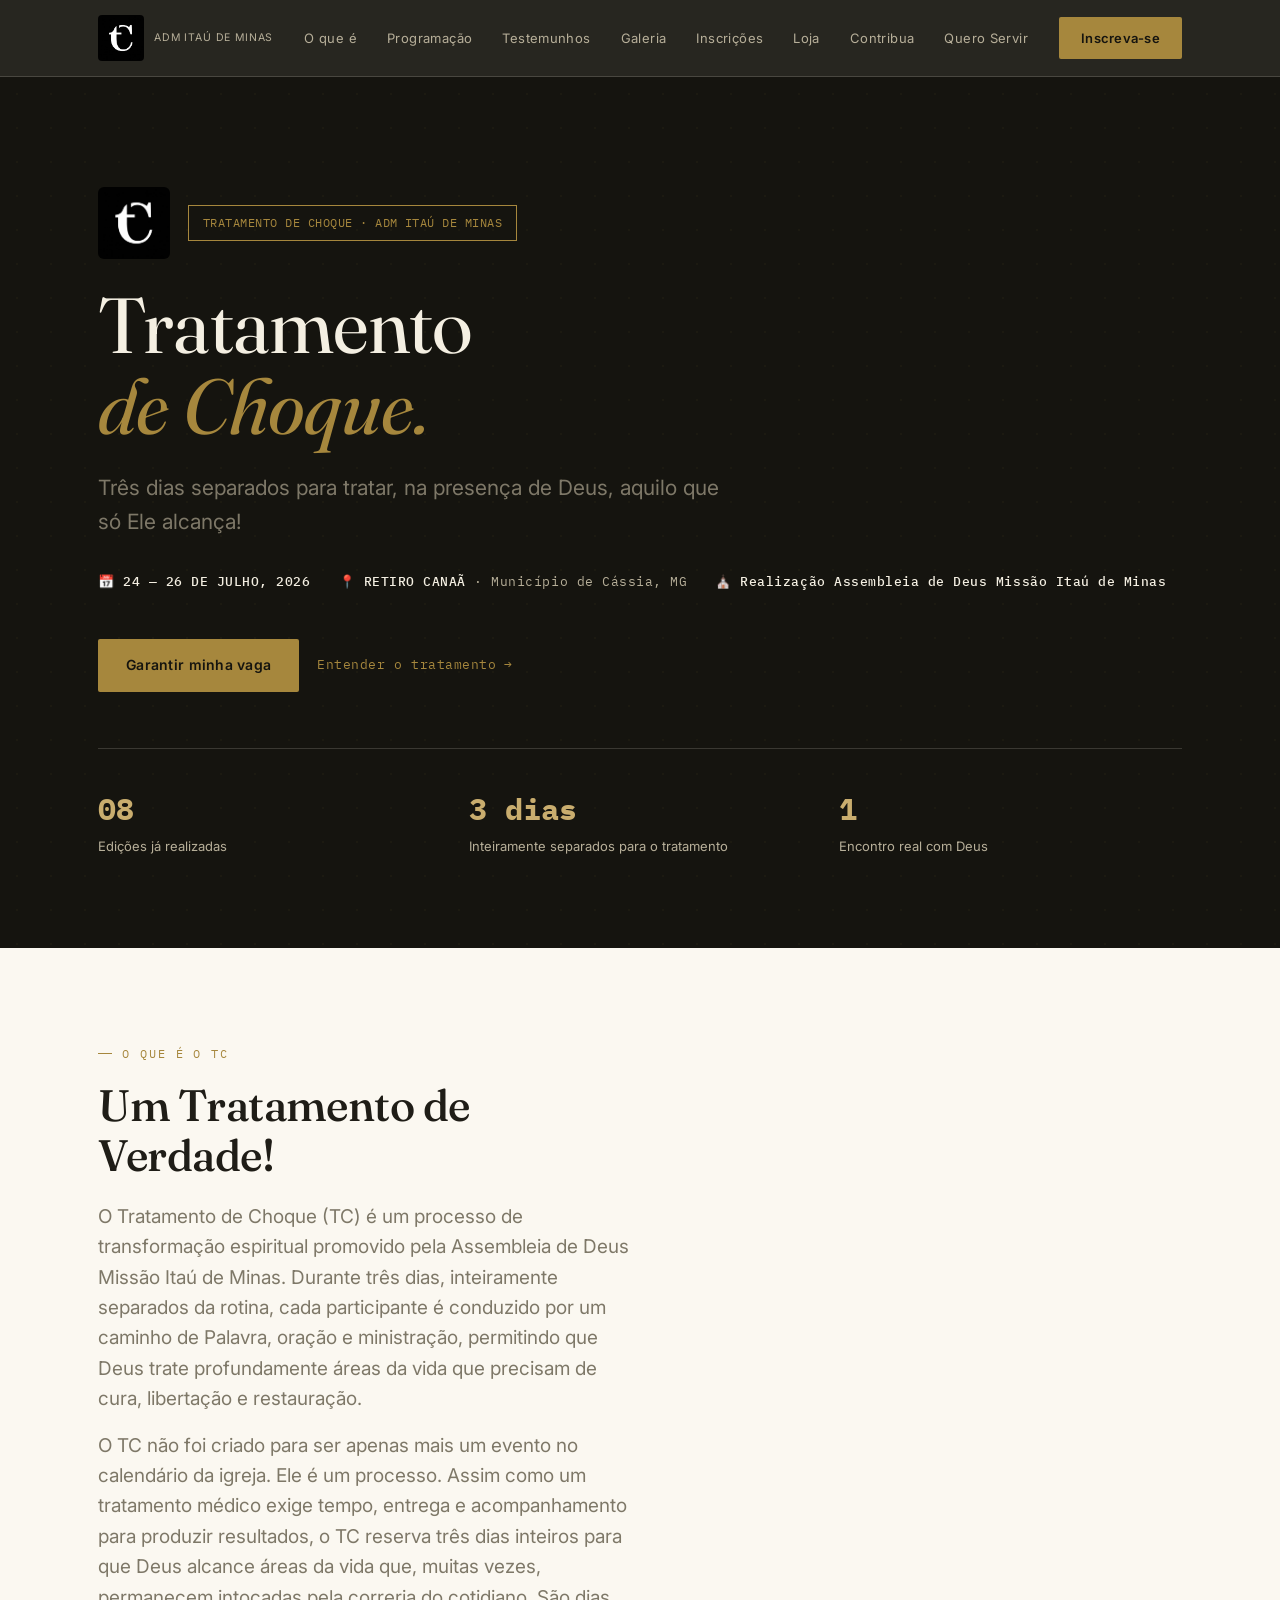
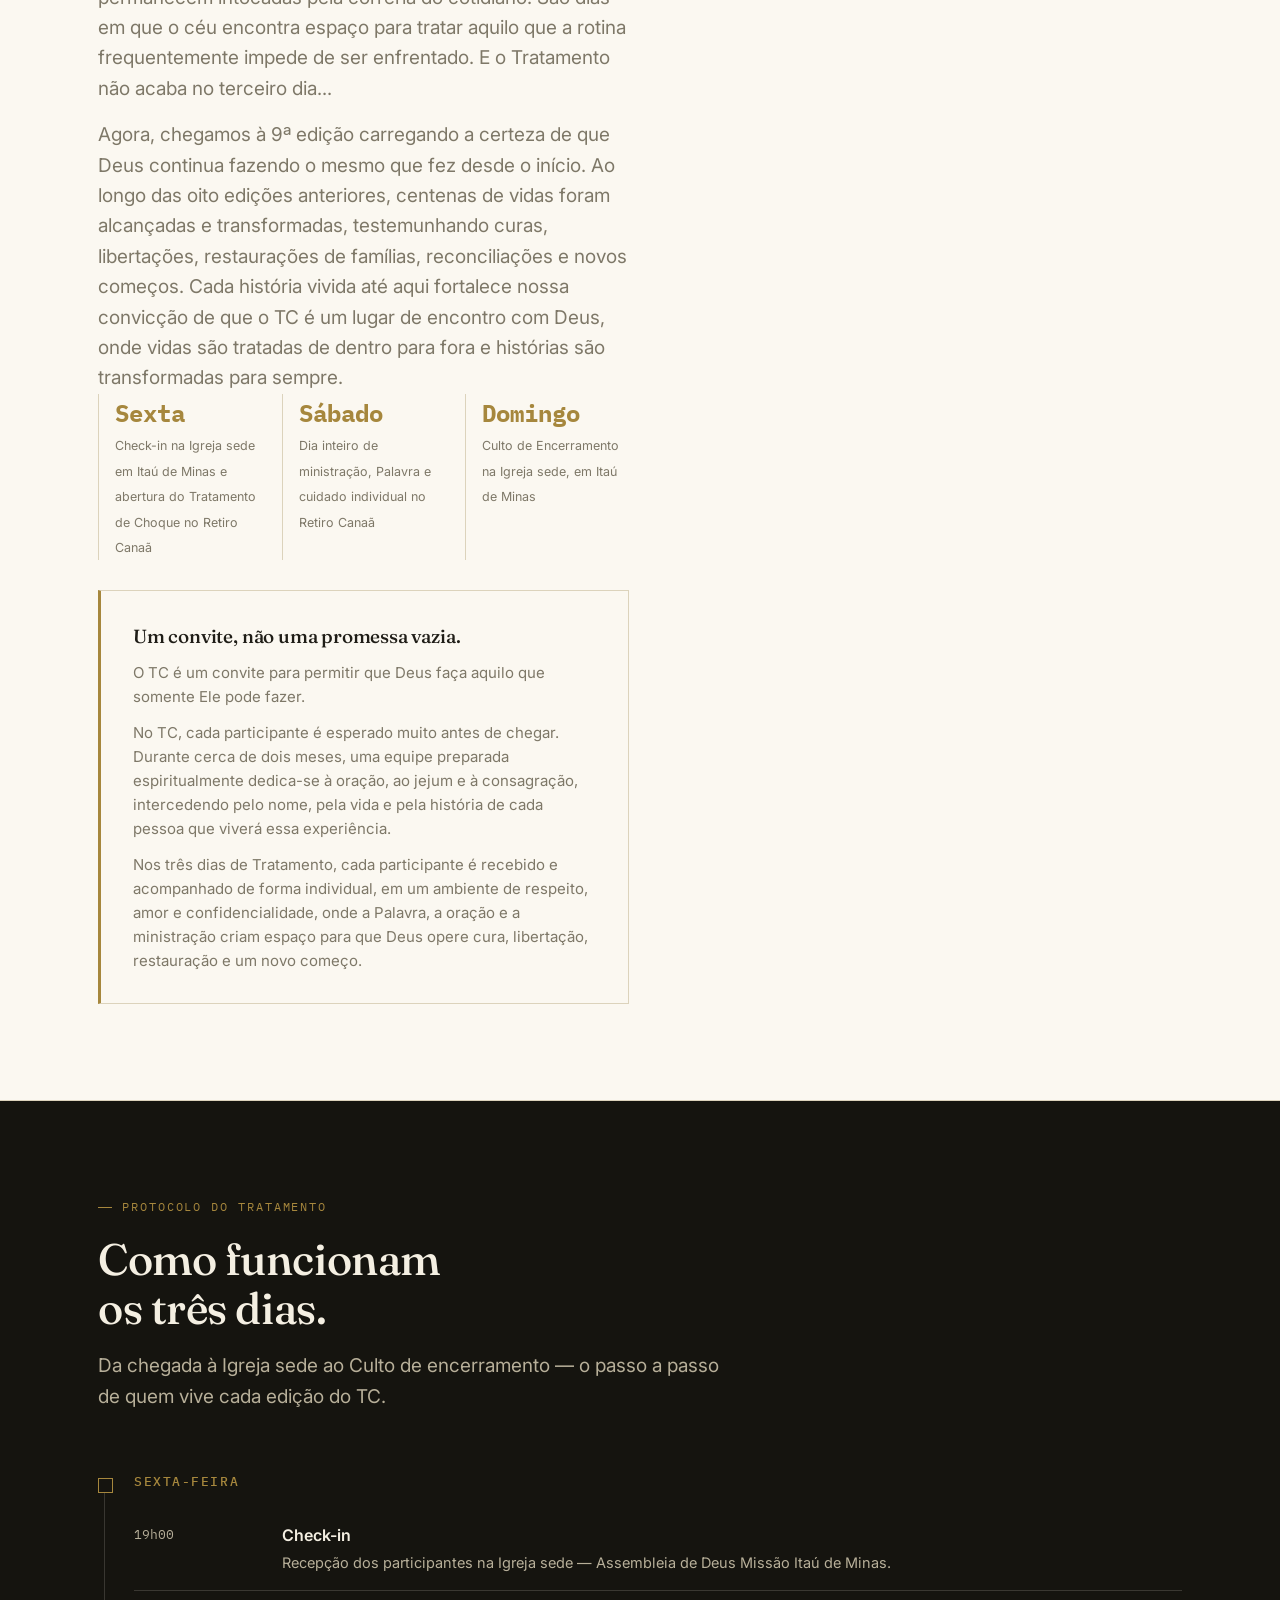
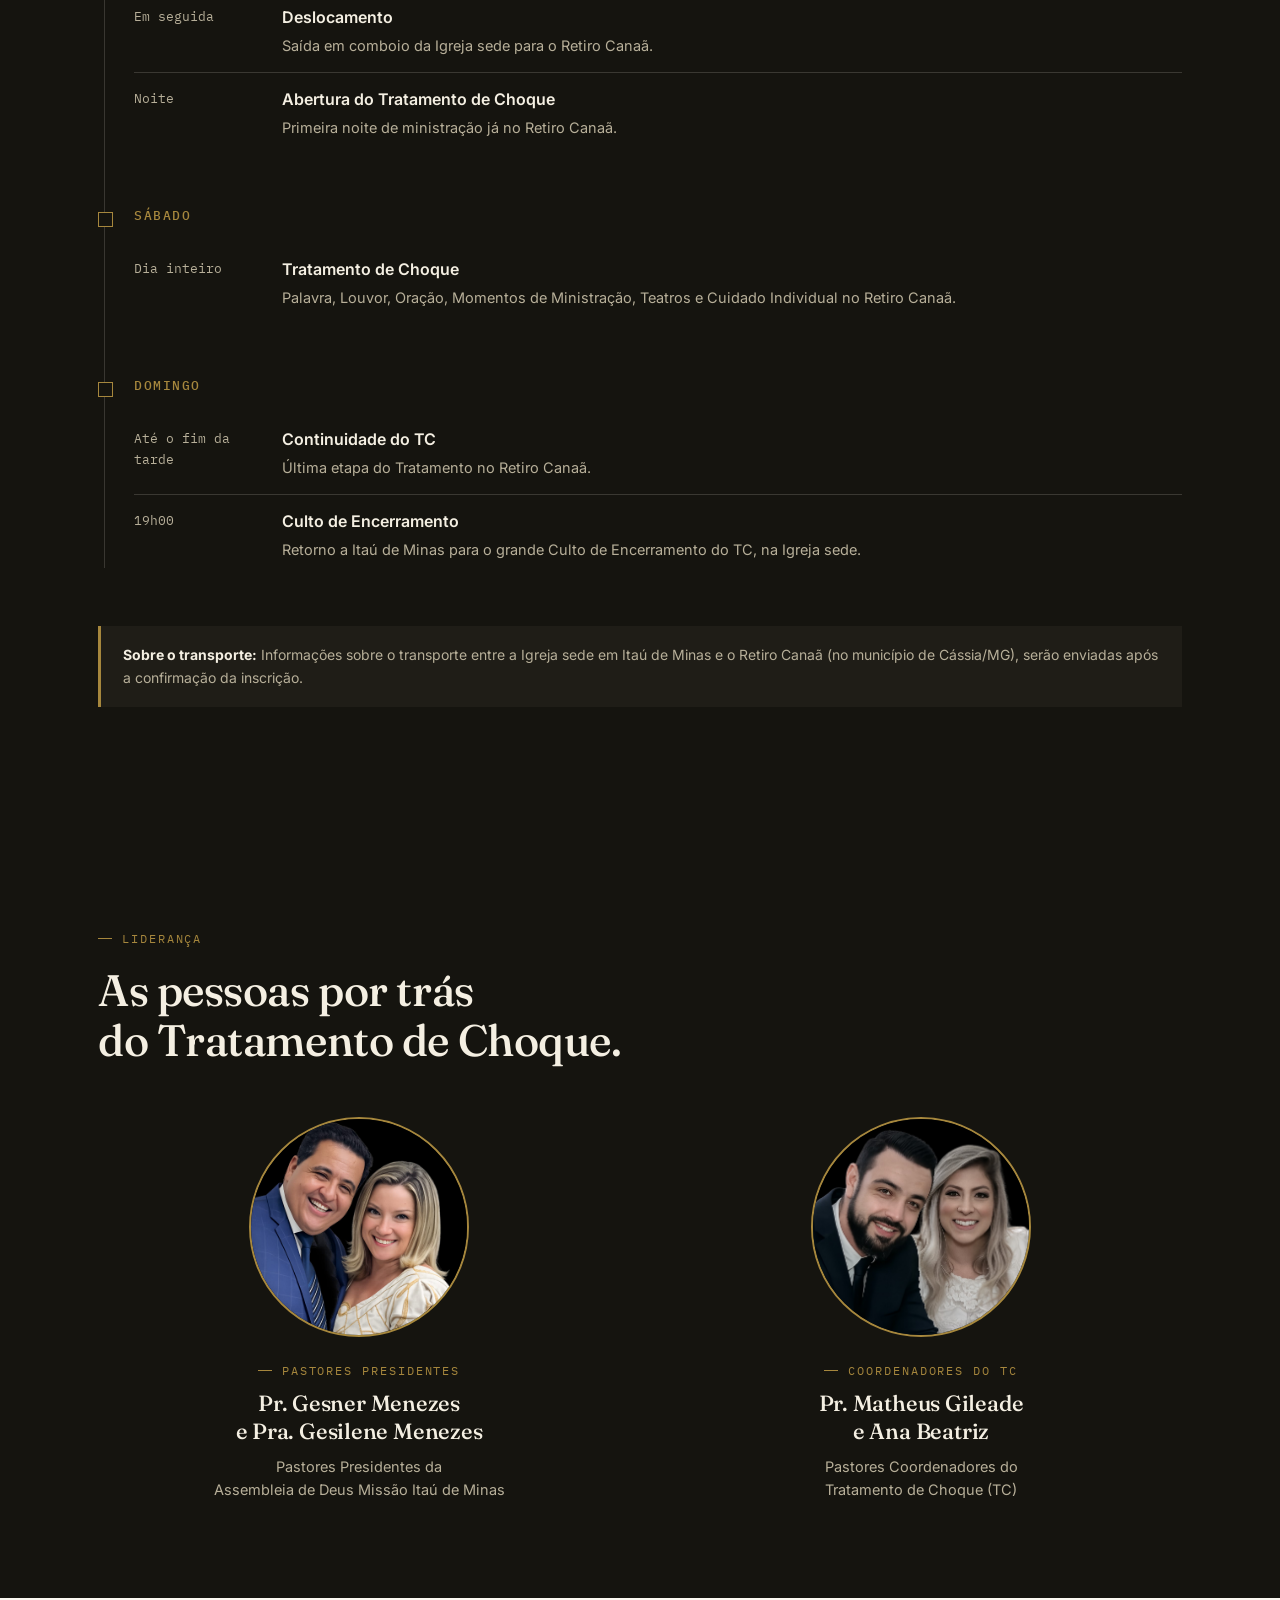
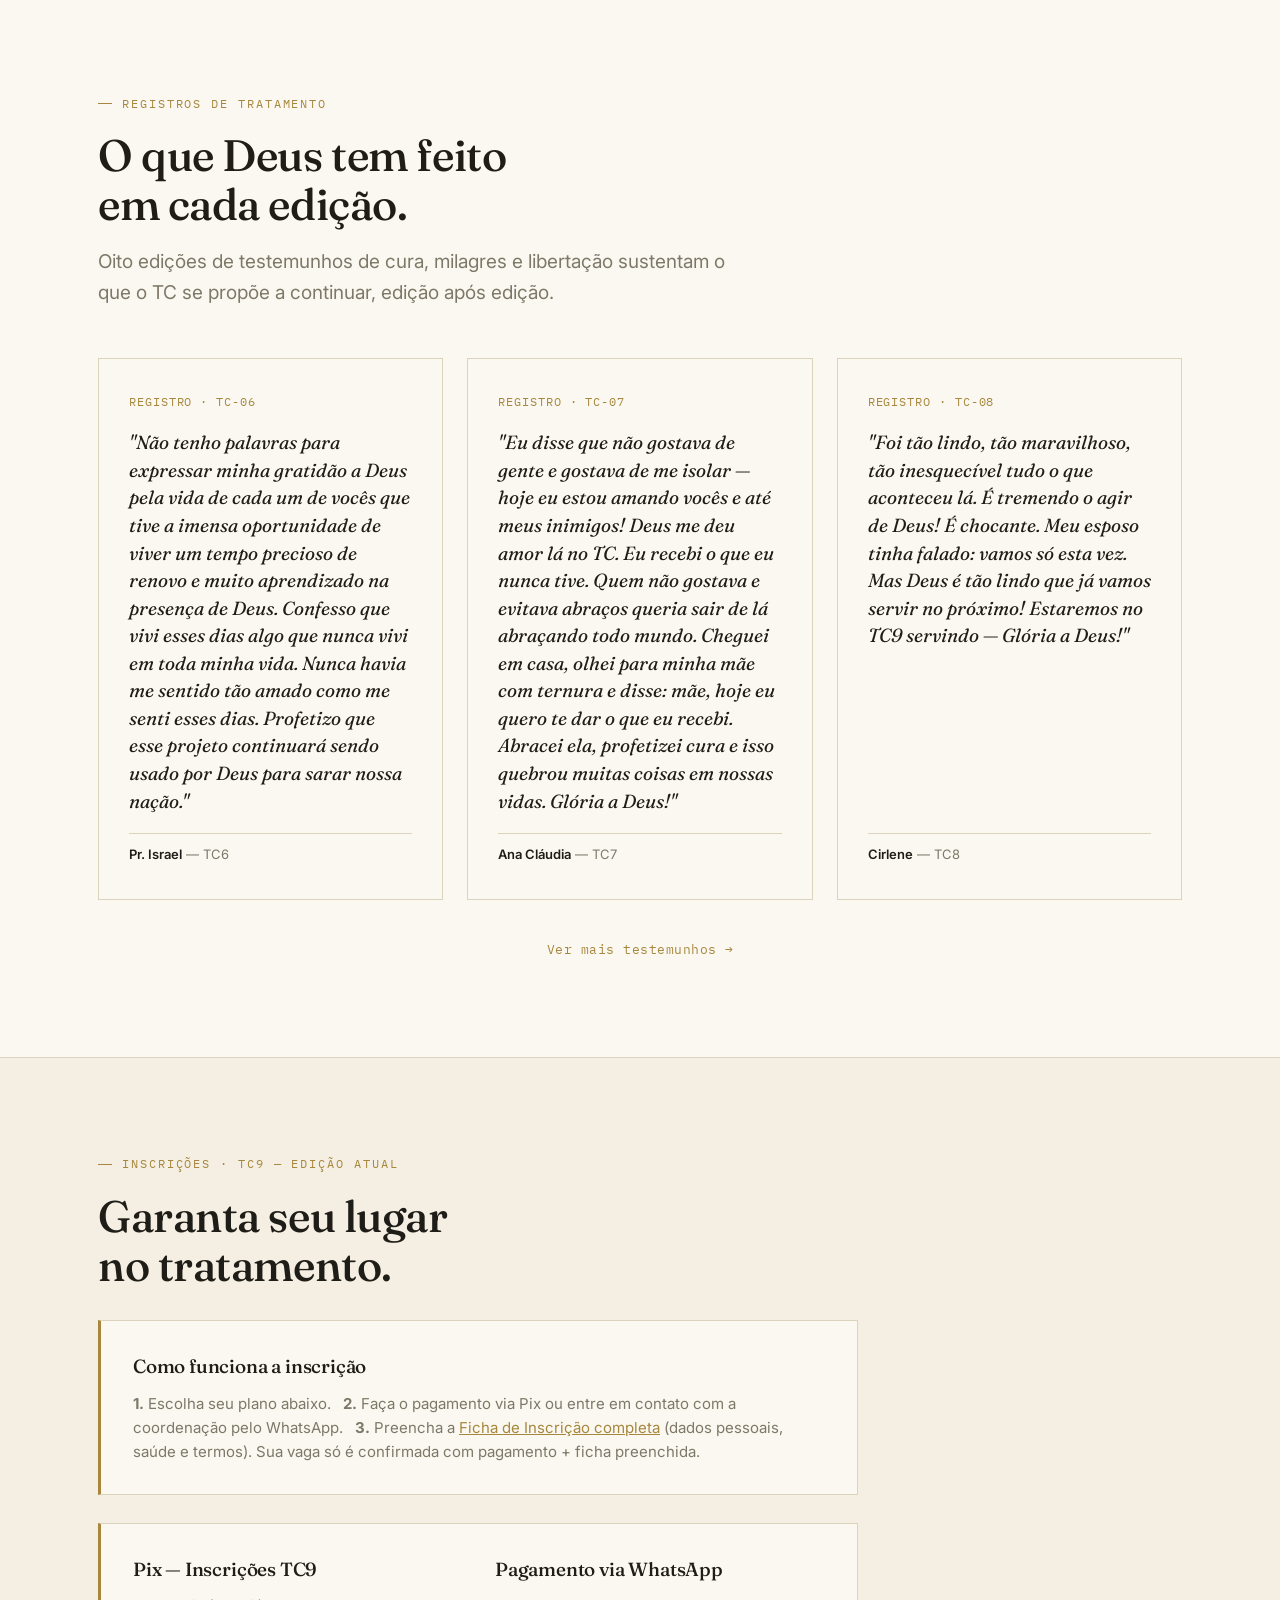
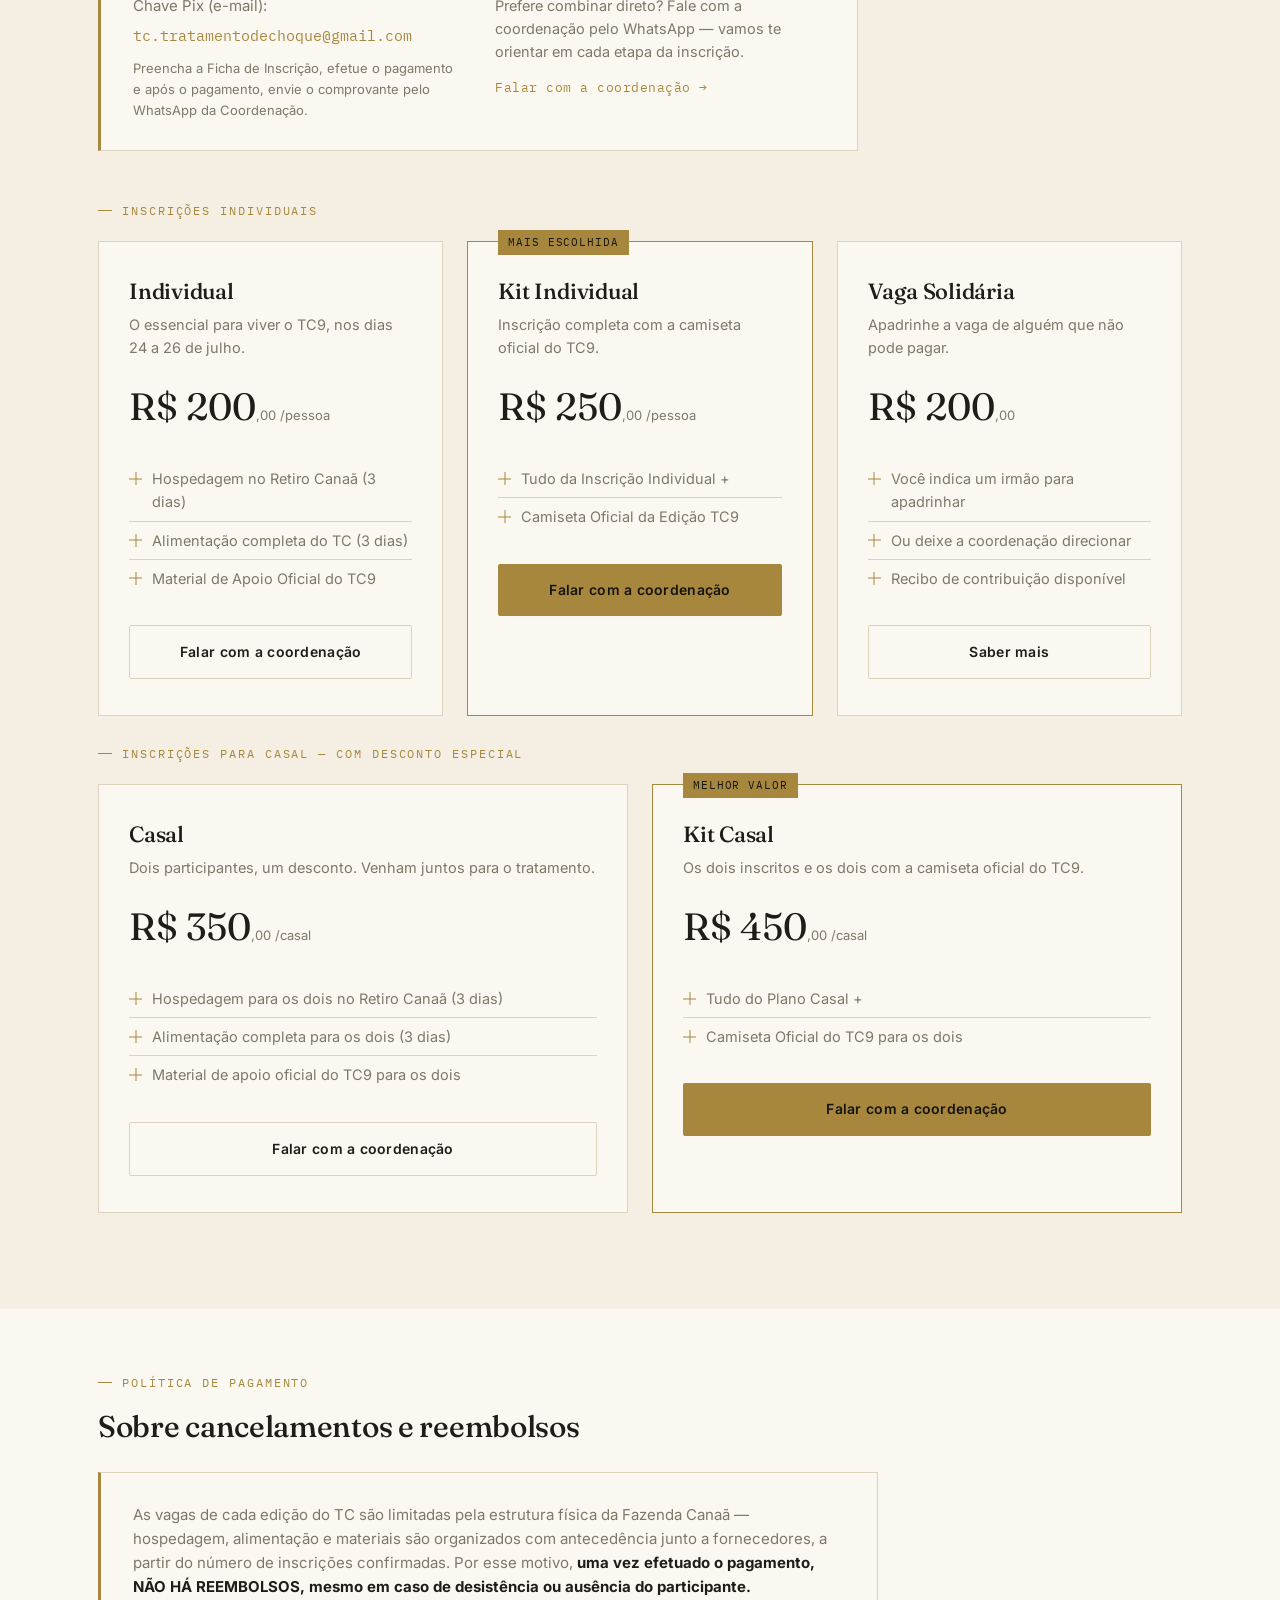
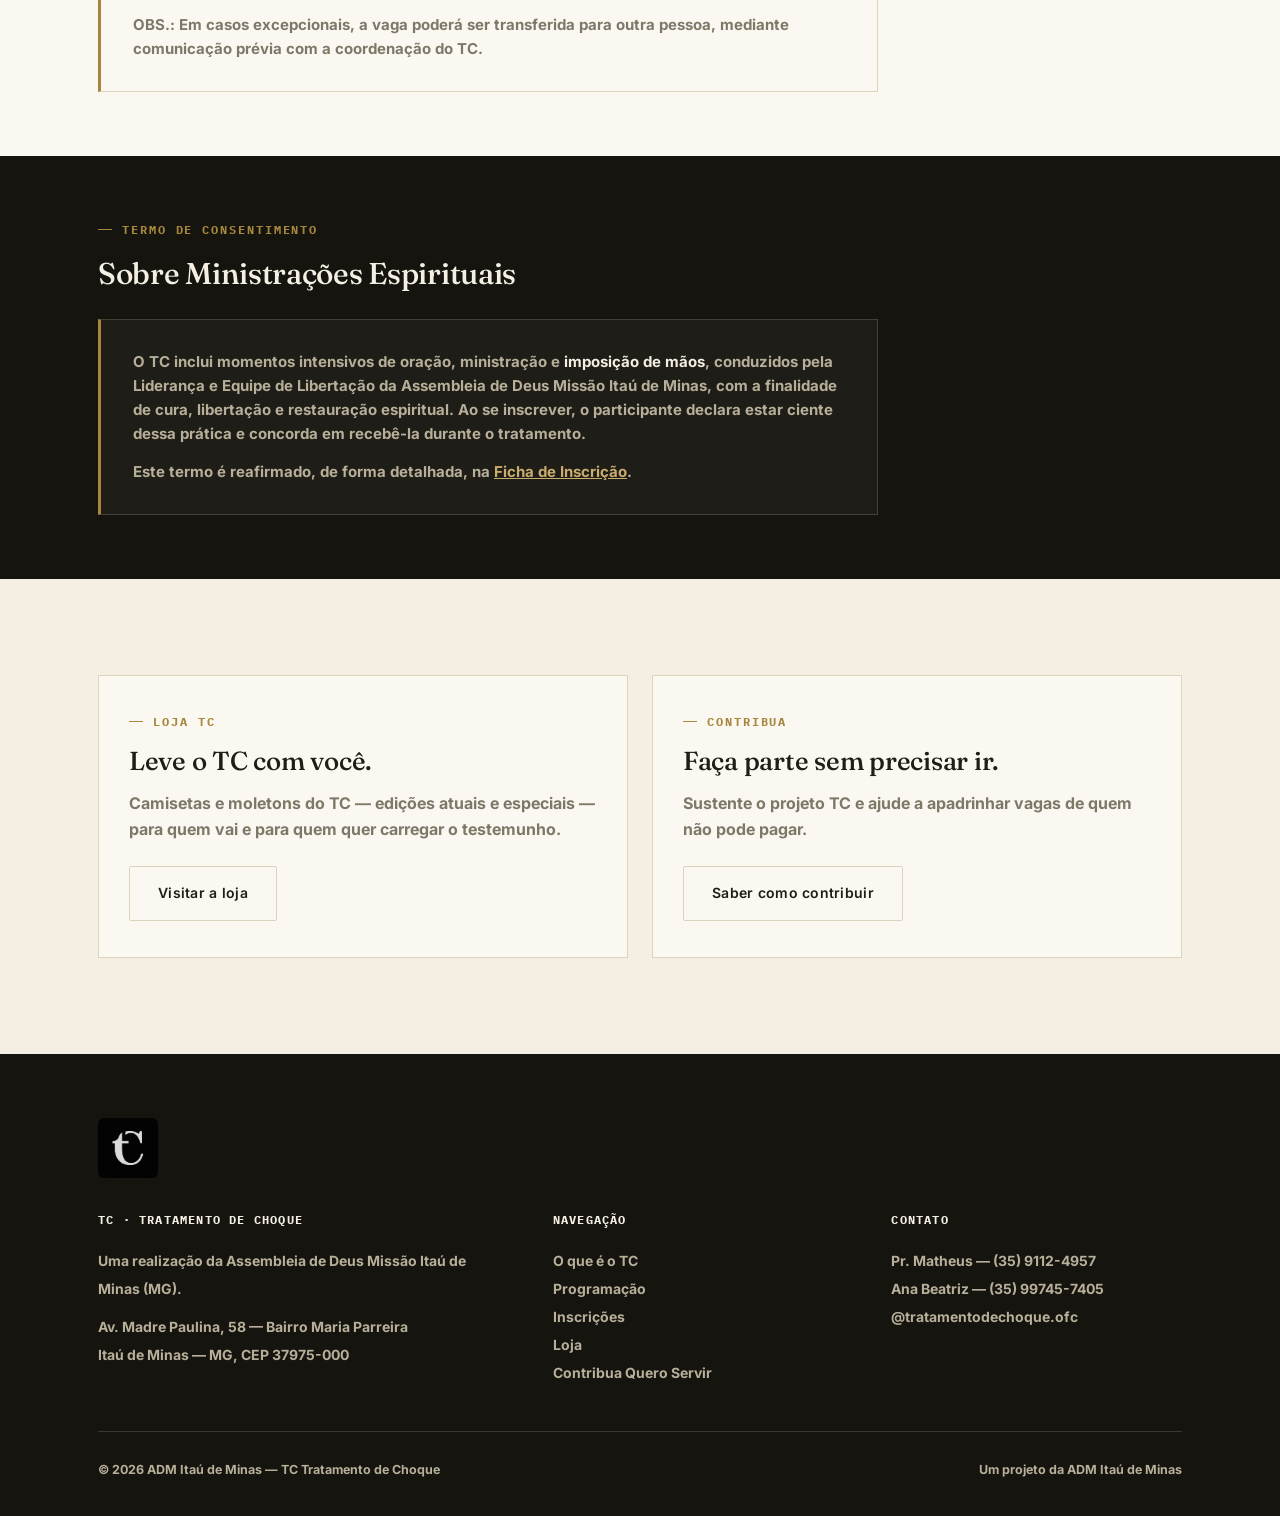
==== index.html @ 9f139bda "Update index.html" ====
<!DOCTYPE html>
<html lang="pt-BR">
<head>
<meta charset="UTF-8">
<meta name="viewport" content="width=device-width, initial-scale=1.0">
<title>TC — Tratamento de Choque | ADM Itaú de Minas</title>
<meta name="description" content="TC — Tratamento de Choque. O processo de transformação espiritual da ADM Itaú de Minas. Inscrições, programação e testemunhos.">
<link rel="stylesheet" href="styles.css">
</head>
<body>

<!-- ============== NAV ============== -->
<nav class="nav">
  <div class="wrap">
    <a class="brand" href="index.html">
      <img src="logo-tc.jpg" alt="TC — Tratamento de Choque" style="height:46px;width:46px;object-fit:cover;border-radius:4px;flex:none;">
      <span><small>ADM Itaú de Minas</small></span>
    </a>
    <div class="navlinks">
      <a href="#sobre">O que é</a>
      <a href="#programacao">Programação</a>
      <a href="#testemunhos">Testemunhos</a>
      <a href="galeria.html">Galeria</a>
      <a href="#inscricoes">Inscrições</a>
      <a href="loja.html">Loja</a>
      <a href="contribua.html">Contribua</a>
      <a href="servir.html">Quero Servir</a>
    </div>
    <a href="inscricao.html" class="btn btn-gold" style="padding:11px 22px; font-size:13px; white-space:nowrap;">Inscreva-se</a>
    <button class="navtoggle" id="navtoggle" aria-label="Menu" style="background:none;border:none;cursor:pointer;padding:8px;display:none;flex-direction:column;gap:5px;">
      <span style="display:block;width:24px;height:2px;background:var(--ivory);transition:.3s;"></span>
      <span style="display:block;width:24px;height:2px;background:var(--ivory);transition:.3s;"></span>
      <span style="display:block;width:24px;height:2px;background:var(--ivory);transition:.3s;"></span>
    </button>
  </div>
</nav>

<!-- MOBILE MENU OVERLAY -->
<div id="mobile-menu" style="display:none; position:fixed; top:76px; left:0; right:0; bottom:0; background:rgba(21,20,15,0.97); z-index:49; padding:32px 28px; flex-direction:column; gap:0; overflow-y:auto;">
  <a href="index.html#sobre" style="color:var(--ivory);font-size:18px;padding:18px 0;border-bottom:1px solid rgba(244,239,226,0.1);display:block;">O que é</a>
  <a href="index.html#programacao" style="color:var(--ivory);font-size:18px;padding:18px 0;border-bottom:1px solid rgba(244,239,226,0.1);display:block;">Programação</a>
  <a href="index.html#testemunhos" style="color:var(--ivory);font-size:18px;padding:18px 0;border-bottom:1px solid rgba(244,239,226,0.1);display:block;">Testemunhos</a>
  <a href="galeria.html" style="color:var(--ivory);font-size:18px;padding:18px 0;border-bottom:1px solid rgba(244,239,226,0.1);display:block;">Galeria</a>
  <a href="index.html#inscricoes" style="color:var(--ivory);font-size:18px;padding:18px 0;border-bottom:1px solid rgba(244,239,226,0.1);display:block;">Inscrições</a>
  <a href="loja.html" style="color:var(--ivory);font-size:18px;padding:18px 0;border-bottom:1px solid rgba(244,239,226,0.1);display:block;">Loja</a>
  <a href="contribua.html" style="color:var(--ivory);font-size:18px;padding:18px 0;border-bottom:1px solid rgba(244,239,226,0.1);display:block;">Contribua</a>
  <a href="servir.html" style="color:var(--gold-soft);font-size:18px;padding:18px 0;border-bottom:1px solid rgba(244,239,226,0.1);display:block;font-weight:600;">⚔️ Quero Servir</a>
  <a href="inscricao.html" class="btn btn-gold" style="margin-top:28px;justify-content:center;font-size:16px;padding:16px;">Inscreva-se no TC9</a>
</div>

<script>
(function(){
  var toggle = document.getElementById('navtoggle');
  var menu = document.getElementById('mobile-menu');
  var open = false;
  function updateToggle(){
    if(window.innerWidth <= 880){
      toggle.style.display = 'flex';
    } else {
      toggle.style.display = 'none';
      menu.style.display = 'none';
      open = false;
    }
  }
  toggle.addEventListener('click', function(){
    open = !open;
    menu.style.display = open ? 'flex' : 'none';
    document.body.style.overflow = open ? 'hidden' : '';
  });
  menu.querySelectorAll('a').forEach(function(a){
    a.addEventListener('click', function(){
      open = false;
      menu.style.display = 'none';
      document.body.style.overflow = '';
    });
  });
  window.addEventListener('resize', updateToggle);
  updateToggle();
})();
</script>

<!-- ============== HERO ============== -->
<header class="hero">
  <div class="wrap">
    <div style="display:flex;align-items:center;gap:18px;margin-bottom:6px;">
      <img src="logo-tc.jpg" alt="TC" style="height:72px;width:72px;object-fit:cover;border-radius:6px;">
      <p class="tag-pill" style="margin-bottom:0;">TRATAMENTO DE CHOQUE · ADM ITAÚ DE MINAS</p>
    </div>
    <h1 style="margin-top:26px;">Tratamento<br><em>de Choque.</em></h1>
    <p class="lede" style="margin-top:24px; font-size:21px;">Três dias separados para tratar, na presença de Deus, aquilo que só Ele alcança!</p>

    <div class="hero-meta">
      <span>📅 <b>24 — 26 DE JULHO, 2026</b></span>
      <span>📍 <b>RETIRO CANAÃ</b> · Município de Cássia, MG</span>
      <span>⛪ <b>Realização Assembleia de Deus Missão Itaú de Minas</b></span>
    </div>

    <div class="hero-cta">
      <a href="https://wa.me/553591124957?text=Ol%C3%A1!%20Vi%20o%20site%20do%20TC%20e%20gostaria%20de%20me%20inscrever%20no%20TC9%20(24%20a%2026%20de%20julho).%20Pode%20me%20ajudar%3F" target="_blank" class="btn btn-gold">Garantir minha vaga</a>
      <a href="#sobre" class="btn-ghost">Entender o tratamento</a>
    </div>

    <div class="stats">
      <div class="stat"><b>08</b><span>Edições já realizadas</span></div>
      <div class="stat"><b>3 dias</b><span>Inteiramente separados para o tratamento</span></div>
      <div class="stat"><b>1</b><span>Encontro real com Deus</span></div>
    </div>
  </div>
</header>

<!-- ============== SOBRE ============== -->
<section class="section section--paper" id="sobre">
  <div class="wrap cols">
    <div>
      <div class="eyebrow">O que é o TC</div>
      <h2>Um Tratamento de Verdade!</h2>
      <p class="lede" style="margin-top:22px;">O Tratamento de Choque (TC) é um processo de transformação espiritual promovido pela Assembleia de Deus Missão Itaú de Minas. Durante três dias, inteiramente separados da rotina, cada participante é conduzido por um caminho de Palavra, oração e ministração, permitindo que Deus trate profundamente áreas da vida que precisam de cura, libertação e restauração.</p>
      <p class="lede" style="margin-top:16px;">O TC não foi criado para ser apenas mais um evento no calendário da igreja. Ele é um processo. Assim como um tratamento médico exige tempo, entrega e acompanhamento para produzir resultados, o TC reserva três dias inteiros para que Deus alcance áreas da vida que, muitas vezes, permanecem intocadas pela correria do cotidiano. São dias em que o céu encontra espaço para tratar aquilo que a rotina frequentemente impede de ser enfrentado. E o Tratamento não acaba no terceiro dia...</p>
      <p class="lede" style="margin-top:16px;">Agora, chegamos à 9ª edição carregando a certeza de que Deus continua fazendo o mesmo que fez desde o início. Ao longo das oito edições anteriores, centenas de vidas foram alcançadas e transformadas, testemunhando curas, libertações, restaurações de famílias, reconciliações e novos começos. Cada história vivida até aqui fortalece nossa convicção de que o TC é um lugar de encontro com Deus, onde vidas são tratadas de dentro para fora e histórias são transformadas para sempre.</p>
    <div>
      <div class="stat-mini-grid">
        <div class="stat-mini"><b>Sexta</b><span>Check-in na Igreja sede em Itaú de Minas e abertura do Tratamento de Choque no Retiro Canaã</span></div>
        <div class="stat-mini"><b>Sábado</b><span>Dia inteiro de ministração, Palavra e cuidado individual no Retiro Canaã</span></div>
        <div class="stat-mini"><b>Domingo</b><span>Culto de Encerramento na Igreja sede, em Itaú de Minas</span></div>
      </div>
      <div class="policy-block" style="margin-top:30px;">
        <h4>Um convite, não uma promessa vazia.</h4>
        <p>O TC é um convite para permitir que Deus faça aquilo que somente Ele pode fazer.</p>
        <p style="margin-top:12px;">No TC, cada participante é esperado muito antes de chegar. Durante cerca de dois meses, uma equipe preparada espiritualmente dedica-se à oração, ao jejum e à consagração, intercedendo pelo nome, pela vida e pela história de cada pessoa que viverá essa experiência.</p>
        <p style="margin-top:12px;">Nos três dias de Tratamento, cada participante é recebido e acompanhado de forma individual, em um ambiente de respeito, amor e confidencialidade, onde a Palavra, a oração e a ministração criam espaço para que Deus opere cura, libertação, restauração e um novo começo.</p>
      </div>
    </div>
  </div>
</section>

<div class="divider"></div>

<!-- ============== PROGRAMAÇÃO ============== -->
<section class="section section--dark" id="programacao">
  <div class="wrap">
    <div class="eyebrow">Protocolo do tratamento</div>
    <h2 style="max-width:560px;">Como funcionam<br>os três dias.</h2>
    <p class="lede" style="margin-top:18px; margin-bottom:60px;">Da chegada à Igreja sede ao Culto de encerramento — o passo a passo de quem vive cada edição do TC.</p>

    <div class="protocol">
      <div class="protocol-day">
        <h4>Sexta-feira</h4>
        <div class="protocol-item">
          <div class="protocol-time">19h00</div>
          <div class="protocol-text"><b>Check-in</b><span>Recepção dos participantes na Igreja sede — Assembleia de Deus Missão Itaú de Minas.</span></div>
        </div>
        <div class="protocol-item">
          <div class="protocol-time">Em seguida</div>
          <div class="protocol-text"><b>Deslocamento</b><span>Saída em comboio da Igreja sede para o Retiro Canaã.</span></div>
        </div>
        <div class="protocol-item">
          <div class="protocol-time">Noite</div>
          <div class="protocol-text"><b>Abertura do Tratamento de Choque</b><span>Primeira noite de ministração já no Retiro Canaã.</span></div>
        </div>
      </div>

      <div class="protocol-day">
        <h4>Sábado</h4>
        <div class="protocol-item">
          <div class="protocol-time">Dia inteiro</div>
          <div class="protocol-text"><b>Tratamento de Choque</b><span>Palavra, Louvor, Oração, Momentos de Ministração, Teatros e Cuidado Individual no Retiro Canaã.</span></div>
        </div>
      </div>

      <div class="protocol-day">
        <h4>Domingo</h4>
        <div class="protocol-item">
          <div class="protocol-time">Até o fim da tarde</div>
          <div class="protocol-text"><b>Continuidade do TC</b><span>Última etapa do Tratamento no Retiro Canaã.</span></div>
        </div>
        <div class="protocol-item">
          <div class="protocol-time">19h00</div>
          <div class="protocol-text"><b>Culto de Encerramento</b><span>Retorno a Itaú de Minas para o grande Culto de Encerramento do TC, na Igreja sede.</span></div>
        </div>
      </div>
    </div>

    <div class="note-box" style="margin-top:50px; background:var(--ink); border-left-color:var(--gold); color:var(--stone-dark);">
      <b style="color:var(--ivory);">Sobre o transporte:</b> Informações sobre o transporte entre a Igreja sede em Itaú de Minas e o Retiro Canaã (no município de Cássia/MG), serão enviadas após a confirmação da inscrição.
    </div>
  </div>
</section>


<!-- ============== LIDERANÇA ============== -->
<section class="section section--dark" id="lideranca">
  <div class="wrap">
    <div class="eyebrow">Liderança</div>
    <h2 style="max-width:560px;">As pessoas por trás<br>do Tratamento de Choque.</h2>

    <div class="grid2" style="margin-top:52px; gap:40px;">
      <div style="text-align:center;">
        <div style="width:220px; height:220px; border-radius:50%; overflow:hidden; margin:0 auto 24px; border:2px solid var(--gold);">
          <img src="pastor-presidentes.jpg.jpeg" alt="Pr. Gesner Menezes e Pra. Gesilene Menezes" style="width:100%; height:100%; object-fit:cover; object-position:center top;">
        </div>
        <span class="eyebrow" style="justify-content:center; margin-bottom:10px;">Pastores Presidentes</span>
        <h3 style="font-family:var(--display); font-size:22px; font-weight:500;">Pr. Gesner Menezes<br>e Pra. Gesilene Menezes</h3>
        <p style="color:var(--stone-dark); font-size:14.5px; margin-top:10px;">Pastores Presidentes da<br>Assembleia de Deus Missão Itaú de Minas</p>
      </div>

      <div style="text-align:center;">
        <div style="width:220px; height:220px; border-radius:50%; overflow:hidden; margin:0 auto 24px; border:2px solid var(--gold);">
          <img src="pastor-coordenadores.jpg.jpeg" alt="Pr. Matheus Gileade e Ana Beatriz" style="width:100%; height:100%; object-fit:cover; object-position:center top;">
        </div>
        <span class="eyebrow" style="justify-content:center; margin-bottom:10px;">Coordenadores do TC</span>
        <h3 style="font-family:var(--display); font-size:22px; font-weight:500;">Pr. Matheus Gileade<br>e Ana Beatriz</h3>
        <p style="color:var(--stone-dark); font-size:14.5px; margin-top:10px;">Pastores Coordenadores do<br>Tratamento de Choque (TC)</p>
      </div>
    </div>
  </div>
</section>

<!-- ============== TESTEMUNHOS ============== -->
<section class="section section--paper" id="testemunhos">
  <div class="wrap">
    <div class="eyebrow">Registros de tratamento</div>
    <h2>O que Deus tem feito<br>em cada edição.</h2>
    <p class="lede" style="margin-top:18px; margin-bottom:50px;">Oito edições de testemunhos de cura, milagres e libertação sustentam o que o TC se propõe a continuar, edição após edição.</p>

    <div class="grid3">
      <div class="testi-card">
        <span class="testi-tag">Registro · TC-06</span>
        <p class="testi-quote">"Não tenho palavras para expressar minha gratidão a Deus pela vida de cada um de vocês que tive a imensa oportunidade de viver um tempo precioso de renovo e muito aprendizado na presença de Deus. Confesso que vivi esses dias algo que nunca vivi em toda minha vida. Nunca havia me sentido tão amado como me senti esses dias. Profetizo que esse projeto continuará sendo usado por Deus para sarar nossa nação."</p>
        <div class="testi-name"><b>Pr. Israel</b> — TC6</div>
      </div>
      <div class="testi-card">
        <span class="testi-tag">Registro · TC-07</span>
        <p class="testi-quote">"Eu disse que não gostava de gente e gostava de me isolar — hoje eu estou amando vocês e até meus inimigos! Deus me deu amor lá no TC. Eu recebi o que eu nunca tive. Quem não gostava e evitava abraços queria sair de lá abraçando todo mundo. Cheguei em casa, olhei para minha mãe com ternura e disse: mãe, hoje eu quero te dar o que eu recebi. Abracei ela, profetizei cura e isso quebrou muitas coisas em nossas vidas. Glória a Deus!"</p>
        <div class="testi-name"><b>Ana Cláudia</b> — TC7</div>
      </div>
      <div class="testi-card">
        <span class="testi-tag">Registro · TC-08</span>
        <p class="testi-quote">"Foi tão lindo, tão maravilhoso, tão inesquecível tudo o que aconteceu lá. É tremendo o agir de Deus! É chocante. Meu esposo tinha falado: vamos só esta vez. Mas Deus é tão lindo que já vamos servir no próximo! Estaremos no TC9 servindo — Glória a Deus!"</p>
        <div class="testi-name"><b>Cirlene</b> — TC8</div>
      </div>
    </div>
    <p style="text-align:center; margin-top:36px;"><a href="#" class="btn-ghost">Ver mais testemunhos</a></p>
  </div>
</section>

<div class="divider"></div>

<!-- ============== INSCRIÇÕES ============== -->
<section class="section section--ivory" id="inscricoes">
  <div class="wrap">
    <div class="eyebrow">Inscrições · TC9 — Edição atual</div>
    <h2>Garanta seu lugar<br>no tratamento.</h2>

    <div class="policy-block" style="margin: 30px 0 28px; max-width:760px;">
      <h4>Como funciona a inscrição</h4>
      <p><b>1.</b> Escolha seu plano abaixo. &nbsp; <b>2.</b> Faça o pagamento via Pix ou entre em contato com a coordenação pelo WhatsApp. &nbsp; <b>3.</b> Preencha a <a href="inscricao.html" style="color:var(--gold); text-decoration:underline;">Ficha de Inscrição completa</a> (dados pessoais, saúde e termos). Sua vaga só é confirmada com pagamento + ficha preenchida.</p>
    </div>

    <div class="policy-block" style="margin: 0 0 50px; max-width:760px; display:flex; flex-wrap:wrap; gap:32px; align-items:flex-start;">
      <div style="flex:1; min-width:220px;">
        <h4>Pix — Inscrições TC9</h4>
        <p style="margin-top:6px;">Chave Pix (e-mail):</p>
        <p style="margin-top:6px; font-family:var(--mono); font-size:15px; color:var(--gold);">tc.tratamentodechoque@gmail.com</p>
        <p style="margin-top:10px; font-size:13px; color:var(--stone);">Preencha a Ficha de Inscrição, efetue o pagamento e após o pagamento, envie o comprovante pelo WhatsApp da Coordenação.</p>
      </div>
      <div style="flex:1; min-width:220px;">
        <h4>Pagamento via WhatsApp</h4>
        <p style="margin-top:6px; font-size:14.5px;">Prefere combinar direto? Fale com a coordenação pelo WhatsApp — vamos te orientar em cada etapa da inscrição.</p>
        <a href="https://wa.me/553591124957?text=Ol%C3%A1!%20Vi%20o%20site%20do%20TC%20e%20gostaria%20de%20me%20inscrever%20no%20TC9%20(24%20a%2026%20de%20julho).%20Pode%20me%20ajudar%3F" target="_blank" class="btn-ghost" style="display:inline-flex; margin-top:14px;">Falar com a coordenação</a>
      </div>
    </div>

    <!-- INDIVIDUAIS -->
    <p class="eyebrow" style="margin-bottom:20px; margin-top:0;">Inscrições individuais</p>
    <div class="grid3" style="margin-bottom:28px;">
      <div class="card">
        <h3>Individual</h3>
        <p style="color:var(--stone); font-size:14.5px; margin-top:8px;">O essencial para viver o TC9, nos dias 24 a 26 de julho.</p>
        <div class="price">R$ 200<small>,00 /pessoa</small></div>
        <ul>
          <li><span class="mark"></span>Hospedagem no Retiro Canaã (3 dias)</li>
          <li><span class="mark"></span>Alimentação completa do TC (3 dias)</li>
          <li><span class="mark"></span>Material de Apoio Oficial do TC9</li>
        </ul>
        <a href="https://wa.me/553591124957?text=Ol%C3%A1!%20Vi%20o%20site%20do%20TC%20e%20gostaria%20de%20me%20inscrever%20no%20TC9%20(24%20a%2026%20de%20julho).%20Pode%20me%20ajudar%3F" target="_blank" class="btn btn-line btn-block">Falar com a coordenação</a>
      </div>

      <div class="card card-featured">
        <span class="card-tag">Mais escolhida</span>
        <h3>Kit Individual</h3>
        <p style="color:var(--stone); font-size:14.5px; margin-top:8px;">Inscrição completa com a camiseta oficial do TC9.</p>
        <div class="price">R$ 250<small>,00 /pessoa</small></div>
        <ul>
          <li><span class="mark"></span>Tudo da Inscrição Individual +</li>
          <li><span class="mark"></span>Camiseta Oficial da Edição TC9</li>
        </ul>
        <a href="https://wa.me/553591124957?text=Ol%C3%A1!%20Vi%20o%20site%20do%20TC%20e%20gostaria%20de%20me%20inscrever%20no%20TC9%20(24%20a%2026%20de%20julho).%20Pode%20me%20ajudar%3F" target="_blank" class="btn btn-gold btn-block">Falar com a coordenação</a>
      </div>

      <div class="card">
        <h3>Vaga Solidária</h3>
        <p style="color:var(--stone); font-size:14.5px; margin-top:8px;">Apadrinhe a vaga de alguém que não pode pagar.</p>
        <div class="price">R$ 200<small>,00</small></div>
        <ul>
          <li><span class="mark"></span>Você indica um irmão para apadrinhar</li>
          <li><span class="mark"></span>Ou deixe a coordenação direcionar</li>
          <li><span class="mark"></span>Recibo de contribuição disponível</li>
        </ul>
        <a href="contribua.html" class="btn btn-line btn-block">Saber mais</a>
      </div>
    </div>

    <!-- CASAL -->
    <p class="eyebrow" style="margin-bottom:20px;">Inscrições para casal — com desconto especial</p>
    <div class="grid2">
      <div class="card">
        <h3>Casal</h3>
        <p style="color:var(--stone); font-size:14.5px; margin-top:8px;">Dois participantes, um desconto. Venham juntos para o tratamento.</p>
        <div class="price">R$ 350<small>,00 /casal</small></div>
        <ul>
          <li><span class="mark"></span>Hospedagem para os dois no Retiro Canaã (3 dias)</li>
          <li><span class="mark"></span>Alimentação completa para os dois (3 dias)</li>
          <li><span class="mark"></span>Material de apoio oficial do TC9 para os dois</li>
        </ul>
        <a href="https://wa.me/553591124957?text=Ol%C3%A1!%20Vi%20o%20site%20do%20TC%20e%20gostaria%20de%20me%20inscrever%20no%20TC9%20(24%20a%2026%20de%20julho).%20Pode%20me%20ajudar%3F" target="_blank" class="btn btn-line btn-block">Falar com a coordenação</a>
      </div>

      <div class="card card-featured">
        <span class="card-tag">Melhor valor</span>
        <h3>Kit Casal</h3>
        <p style="color:var(--stone); font-size:14.5px; margin-top:8px;">Os dois inscritos e os dois com a camiseta oficial do TC9.</p>
        <div class="price">R$ 450<small>,00 /casal</small></div>
        <ul>
          <li><span class="mark"></span>Tudo do Plano Casal +</li>
          <li><span class="mark"></span>Camiseta Oficial do TC9 para os dois</li>
        </ul>
        <a href="https://wa.me/553591124957?text=Ol%C3%A1!%20Vi%20o%20site%20do%20TC%20e%20gostaria%20de%20me%20inscrever%20no%20TC9%20(24%20a%2026%20de%20julho).%20Pode%20me%20ajudar%3F" target="_blank" class="btn btn-gold btn-block">Falar com a coordenação</a>
      </div>
    </div>
  </div>
</section>

<!-- ============== POLÍTICA DE PAGAMENTO ============== -->
<section class="section--tight section--paper">
  <div class="wrap">
    <div class="eyebrow">Política de pagamento</div>
    <h2 style="font-size:30px; max-width:620px;">Sobre cancelamentos e reembolsos</h2>
    <div class="policy-block" style="margin-top:28px; max-width:780px;">
      <p>As vagas de cada edição do TC são limitadas pela estrutura física da Fazenda Canaã — hospedagem, alimentação e materiais são organizados com antecedência junto a fornecedores, a partir do número de inscrições confirmadas. Por esse motivo, <b style="color:var(--ink);">uma vez efetuado o pagamento, <b style="color:var(--ink);">NÃO HÁ REEMBOLSOS</b>, mesmo em caso de desistência ou ausência do participante.</p>
      <p style="margin-top:14px;"><b>OBS.:</b> Em casos excepcionais, a vaga poderá ser transferida para outra pessoa, mediante comunicação prévia com a coordenação do TC.</p>
    </div>
  </div>
</section>

<!-- ============== TERMO DE CONSENTIMENTO ============== -->
<section class="section--tight section--dark">
  <div class="wrap">
    <div class="eyebrow">Termo de consentimento</div>
    <h2 style="font-size:30px; max-width:620px;">Sobre Ministrações Espirituais</h2>
    <div class="policy-block" style="margin-top:28px; max-width:780px;">
      <p>O TC inclui momentos intensivos de oração, ministração e <b style="color:var(--ivory);">imposição de mãos</b>, conduzidos pela Liderança e Equipe de Libertação da Assembleia de Deus Missão Itaú de Minas, com a finalidade de cura, libertação e restauração espiritual. Ao se inscrever, o participante declara estar ciente dessa prática e concorda em recebê-la durante o tratamento.</p>
      <p style="margin-top:14px;">Este termo é reafirmado, de forma detalhada, na <a href="inscricao.html" style="color:var(--gold-soft); text-decoration:underline;">Ficha de Inscrição</a>.</p>
    </div>
  </div>
</section>

<!-- ============== TEASERS LOJA / CONTRIBUA ============== -->
<section class="section section--ivory">
  <div class="wrap grid2">
    <div class="card" style="background:var(--paper);">
      <div class="eyebrow" style="margin-bottom:14px;">Loja TC</div>
      <h3 style="font-size:26px; font-family:var(--display);">Leve o TC com você.</h3>
      <p style="color:var(--stone); margin:14px 0 24px;">Camisetas e moletons do TC — edições atuais e especiais — para quem vai e para quem quer carregar o testemunho.</p>
      <a href="loja.html" class="btn btn-line">Visitar a loja</a>
    </div>
    <div class="card" style="background:var(--paper);">
      <div class="eyebrow" style="margin-bottom:14px;">Contribua</div>
      <h3 style="font-size:26px; font-family:var(--display);">Faça parte sem precisar ir.</h3>
      <p style="color:var(--stone); margin:14px 0 24px;">Sustente o projeto TC e ajude a apadrinhar vagas de quem não pode pagar.</p>
      <a href="contribua.html" class="btn btn-line">Saber como contribuir</a>
    </div>
  </div>
</section>

<!-- ============== FOOTER ============== -->
<footer>
  <div class="wrap">
    <div style="margin-bottom:32px;">
      <img src="logo-tc.jpg" alt="TC" style="height:60px;width:60px;object-fit:cover;border-radius:6px;opacity:0.85;">
    </div>
    <div class="foot-grid">
      <div>
        <h5>TC · Tratamento de Choque</h5>
        <p>Uma realização da Assembleia de Deus Missão Itaú de Minas (MG).</p>
        <p style="margin-top:10px;">Av. Madre Paulina, 58 — Bairro Maria Parreira<br>Itaú de Minas — MG, CEP 37975-000</p>
      </div>
      <div>
        <h5>Navegação</h5>
        <p><a href="#sobre">O que é o TC</a></p>
        <p><a href="#programacao">Programação</a></p>
        <p><a href="#inscricoes">Inscrições</a></p>
        <p><a href="loja.html">Loja</a></p>
        <p><a href="contribua.html">Contribua</a>
      <a href="servir.html">Quero Servir</a></p>
      </div>
      <div>
        <h5>Contato</h5>
        <p><a href="https://wa.me/553591124957?text=Ol%C3%A1!%20Gostaria%20de%20saber%20mais%20sobre%20o%20TC%20%E2%80%94%20Tratamento%20de%20Choque.">Pr. Matheus — (35) 9112-4957</a></p>
        <p><a href="https://wa.me/5535997457405?text=Ol%C3%A1!%20Gostaria%20de%20saber%20mais%20sobre%20o%20TC%20%E2%80%94%20Tratamento%20de%20Choque.">Ana Beatriz — (35) 99745-7405</a></p>
        <p><a href="https://www.instagram.com/tratamentodechoque.ofc/" target="_blank">@tratamentodechoque.ofc</a></p>
      </div>
    </div>
    <div class="foot-bottom">
      <span>© 2026 ADM Itaú de Minas — TC Tratamento de Choque</span>
      <span>Um projeto da ADM Itaú de Minas</span>
    </div>
  </div>
</footer>

</body>
</html>
---- styles.css ----
/* ============================================================
   TC9 — TRATAMENTO DE CHOQUE
   Sistema visual: protocolo clínico + reverência espiritual
   ============================================================ */

@import url('https://fonts.googleapis.com/css2?family=Fraunces:ital,opsz,wght@0,9..144,300;0,9..144,400;0,9..144,500;0,9..144,600;1,9..144,400;1,9..144,500&family=Inter:wght@400;500;600&family=IBM+Plex+Mono:wght@400;500&display=swap');

:root{
  /* cor — paleta neutra, quente, contida */
  --onyx:        #15140F;
  --ink:         #1F1D17;
  --ivory:       #F4EFE2;
  --paper:       #FBF8F1;
  --gold:        #A6873D;
  --gold-soft:   #C9AD6E;
  --stone:       #7E7868;
  --stone-dark:  #B7AF99;
  --line:        #DCD3BC;
  --line-dark:   rgba(244,239,226,0.16);
  --oxblood:     #5C2A22;

  /* tipografia */
  --display: 'Fraunces', 'Iowan Old Style', serif;
  --body: 'Inter', -apple-system, sans-serif;
  --mono: 'IBM Plex Mono', monospace;

  --maxw: 1140px;
}

*{box-sizing:border-box; margin:0; padding:0;}
html{scroll-behavior:smooth;}
body{
  font-family: var(--body);
  background: var(--paper);
  color: var(--ink);
  -webkit-font-smoothing: antialiased;
  line-height: 1.6;
}
img,svg{display:block; max-width:100%;}
a{color:inherit; text-decoration:none;}
ul{list-style:none;}
button{font:inherit; cursor:pointer; border:none; background:none; color:inherit;}
input,textarea,select{font:inherit;}

::selection{background: var(--gold); color: var(--onyx);}

@media (prefers-reduced-motion: reduce){
  *{animation-duration:0.01ms !important; transition-duration:0.01ms !important; scroll-behavior:auto !important;}
}

/* ---------- layout helpers ---------- */
.wrap{ max-width: var(--maxw); margin: 0 auto; padding: 0 28px; }
.section{ padding: 96px 0; }
.section--tight{ padding: 64px 0; }
.section--dark{ background: var(--onyx); color: var(--ivory); }
.section--ivory{ background: var(--ivory); }
.section--paper{ background: var(--paper); }

.eyebrow{
  font-family: var(--mono);
  font-size: 12px;
  letter-spacing: 0.16em;
  text-transform: uppercase;
  color: var(--gold);
  display:flex; align-items:center; gap:10px;
  margin-bottom: 18px;
}
.eyebrow::before{
  content:"";
  width:14px; height:1px; background: var(--gold);
  display:inline-block;
}

h1,h2,h3,h4{ font-family: var(--display); font-weight: 500; letter-spacing: -0.01em; }
h1{ font-size: clamp(40px, 7vw, 78px); line-height: 1.04; font-weight: 400; }
h2{ font-size: clamp(28px, 4vw, 44px); line-height: 1.12; }
h3{ font-size: 22px; line-height: 1.25; }
em{ font-style: italic; color: var(--gold); }
.section--dark em{ color: var(--gold-soft); }

p.lede{ font-size: 19px; color: var(--stone); max-width: 640px; }
.section--dark p.lede{ color: var(--stone-dark); }

/* ---------- cross / plus signature mark ---------- */
.mark{
  display:inline-block; position:relative; width:13px; height:13px; flex:none;
}
.mark::before,.mark::after{
  content:""; position:absolute; background: currentColor;
}
.mark::before{ width:100%; height:1px; top:50%; left:0; transform:translateY(-50%); }
.mark::after{ width:1px; height:100%; left:50%; top:0; transform:translateX(-50%); }

/* ---------- nav ---------- */
.nav{
  position: sticky; top:0; z-index: 50;
  background: rgba(21,20,15,0.92);
  backdrop-filter: blur(8px);
  color: var(--ivory);
  border-bottom: 1px solid var(--line-dark);
}
.nav .wrap{ display:flex; align-items:center; justify-content:space-between; height:76px; }
.brand{ display:flex; align-items:center; gap:10px; font-family: var(--mono); font-size:15px; letter-spacing:0.06em; }
.brand b{ font-family:var(--display); font-style:italic; font-weight:500; font-size:19px; letter-spacing:0; margin-right:2px;}
.brand small{ display:block; font-family:var(--body); font-size:10.5px; letter-spacing:0.08em; color: var(--stone-dark); text-transform:uppercase; }
.navlinks{ display:flex; align-items:center; gap:30px; font-size:13px; letter-spacing:0.03em; }
.navlinks a{ color: var(--stone-dark); transition: color .2s; white-space:nowrap;}
.navlinks a:hover{ color: var(--ivory); }
.navlinks a.current{ color: var(--gold-soft); }
.navtoggle{ display:none; }

@media (max-width: 880px){
  .navlinks{ display:none; }
  .navtoggle{ display:block; }
}

/* ---------- buttons ---------- */
.btn{
  display:inline-flex; align-items:center; gap:10px;
  padding: 15px 28px;
  font-family: var(--body); font-weight:600; font-size:14px; letter-spacing:0.02em;
  border-radius: 2px;
  transition: all .2s ease;
}
.btn-gold{ background: var(--gold); color: var(--onyx); }
.btn-gold:hover{ background: var(--gold-soft); }
.btn-line{ border:1px solid var(--line-dark); color: var(--ivory); }
.section--ivory .btn-line, .section--paper .btn-line{ border-color: var(--line); color: var(--ink); }
.btn-line:hover{ border-color: var(--gold); color: var(--gold); }
.btn-ghost{ color: var(--gold); font-family:var(--mono); font-size:13px; letter-spacing:0.04em; padding:0;}
.btn-ghost::after{ content:"→"; margin-left:8px; transition: margin .2s;}
.btn-ghost:hover::after{ margin-left:13px; }
.btn-block{ width:100%; justify-content:center; }

/* ---------- hero ---------- */
.hero{
  background: var(--onyx); color: var(--ivory);
  position: relative; overflow:hidden;
  padding: 110px 0 90px;
}
.hero::before{
  content:""; position:absolute; inset:0; opacity:0.05; pointer-events:none;
  background-image: radial-gradient(circle, var(--gold) 1px, transparent 1px);
  background-size: 34px 34px;
}
.hero .wrap{ position:relative; z-index:1; }
.hero-meta{
  display:flex; flex-wrap:wrap; gap: 14px 28px; margin-top: 34px;
  font-family: var(--mono); font-size: 13px; letter-spacing:0.04em; color: var(--stone-dark);
}
.hero-meta b{ color: var(--ivory); font-weight:500; }
.hero-cta{ display:flex; gap:18px; margin-top: 46px; flex-wrap:wrap; align-items:center; }

/* ---------- stat row ---------- */
.stats{ display:grid; grid-template-columns: repeat(3,1fr); gap: 28px; margin-top: 56px; border-top:1px solid var(--line-dark); padding-top: 36px;}
.stat b{ font-family: var(--mono); font-size: 30px; color: var(--gold-soft); display:block; }
.stat span{ font-size:13px; color: var(--stone-dark); }
@media (max-width:700px){ .stats{ grid-template-columns:1fr; gap:20px;} }

/* ---------- two col ---------- */
.cols{ display:grid; grid-template-columns: 1.1fr 1fr; gap: 70px; align-items:start; }
@media (max-width: 880px){ .cols{ grid-template-columns:1fr; gap:42px; } }

.stat-mini-grid{ display:grid; grid-template-columns:repeat(3,1fr); gap:20px; }
.stat-mini{ border-left:1px solid var(--line); padding-left:16px; }
.stat-mini b{ font-family:var(--mono); font-size:24px; color:var(--gold); display:block;}
.stat-mini span{ font-size:12.5px; color:var(--stone); }
@media (max-width:560px){ .stat-mini-grid{ grid-template-columns:1fr 1fr; } }

/* ---------- timeline / protocol ---------- */
.protocol{ position:relative; padding-left: 36px; }
.protocol::before{ content:""; position:absolute; left:6px; top:8px; bottom:8px; width:1px; background: var(--line-dark); }
.section--ivory .protocol::before, .section--paper .protocol::before{ background:var(--line); }
.protocol-day{ position:relative; margin-bottom:52px; }
.protocol-day:last-child{ margin-bottom:0; }
.protocol-day::before{
  content:""; position:absolute; left:-36px; top:6px; width:13px; height:13px;
  background: var(--paper); border:1px solid var(--gold);
}
.section--dark .protocol-day::before{ background: var(--onyx); }
.protocol-day h4{
  font-family: var(--mono); font-size:13px; letter-spacing:0.12em; text-transform:uppercase;
  color: var(--gold); margin-bottom:16px; font-weight:500;
}
.protocol-item{ display:grid; grid-template-columns: 130px 1fr; gap:18px; padding:14px 0; border-top:1px solid var(--line-dark); }
.section--ivory .protocol-item, .section--paper .protocol-item{ border-color:var(--line); }
.protocol-item:first-of-type{ border-top:none; }
.protocol-time{ font-family:var(--mono); font-size:13px; color: var(--stone-dark); padding-top:2px;}
.section--ivory .protocol-time, .section--paper .protocol-time{ color:var(--stone); }
.protocol-text b{ font-weight:600; display:block; margin-bottom:2px; }
.protocol-text span{ font-size:14.5px; color: var(--stone-dark); }
.section--ivory .protocol-text span, .section--paper .protocol-text span{ color:var(--stone); }

@media (max-width:560px){
  .protocol-item{ grid-template-columns: 1fr; gap:4px; }
}

/* ---------- cards grid ---------- */
.grid3{ display:grid; grid-template-columns: repeat(3,1fr); gap:24px; }
.grid2{ display:grid; grid-template-columns: repeat(2,1fr); gap:24px; }
@media (max-width:900px){ .grid3{ grid-template-columns:1fr; } .grid2{grid-template-columns:1fr;} }

.card{
  background: var(--paper); border:1px solid var(--line); padding: 36px 30px;
}
.section--dark .card{ background: var(--ink); border-color: var(--line-dark); }
.card-featured{ border-color: var(--gold); position:relative; }
.card-tag{
  position:absolute; top:-12px; left:30px; background:var(--gold); color:var(--onyx);
  font-family:var(--mono); font-size:11px; letter-spacing:0.08em; padding:4px 10px; text-transform:uppercase;
}
.card .price{ font-family:var(--display); font-size:38px; margin: 18px 0 4px; }
.card .price small{ font-family:var(--body); font-size:13px; color:var(--stone); font-weight:400; }
.card ul{ margin: 22px 0 28px; }
.card ul li{ display:flex; gap:10px; align-items:flex-start; font-size:14.5px; color: var(--stone); padding:7px 0; border-top:1px solid var(--line); }
.section--dark .card ul li{ color:var(--stone-dark); border-color:var(--line-dark); }
.card ul li:first-child{ border-top:none; }
.card ul li .mark{ margin-top:5px; color: var(--gold); }

/* ---------- testimonials ---------- */
.testi-card{ background:var(--paper); border:1px solid var(--line); padding:34px 30px; display:flex; flex-direction:column; gap:18px; height:100%;}
.testi-tag{ font-family:var(--mono); font-size:11.5px; letter-spacing:0.08em; color:var(--gold); text-transform:uppercase; }
.testi-quote{ font-family:var(--display); font-style:italic; font-size:19px; line-height:1.45; }
.testi-name{ font-size:13px; color:var(--stone); margin-top:auto; padding-top:10px; border-top:1px solid var(--line); }
.testi-name b{ color: var(--ink); font-weight:600; }

/* ---------- policy / terms blocks ---------- */
.policy-block{ border:1px solid var(--line); border-left:3px solid var(--gold); padding: 30px 32px; background: var(--paper); }
.section--dark .policy-block{ background: var(--ink); border-color: var(--line-dark); border-left-color: var(--gold); }
.policy-block + .policy-block{ margin-top:20px; }
.policy-block h4{ font-family:var(--display); font-size:19px; margin-bottom:10px; font-weight:500;}
.policy-block p{ color: var(--stone); font-size:15px; }
.section--dark .policy-block p{ color: var(--stone-dark); }

/* ---------- forms ---------- */
.form-section{ margin-bottom:54px; }
.form-section-head{ display:flex; align-items:baseline; gap:14px; margin-bottom:8px; }
.form-section-head .num{ font-family:var(--mono); font-size:13px; color:var(--gold); }
.form-section p.hint{ color:var(--stone); font-size:14px; margin-bottom:26px; }

.field-grid{ display:grid; grid-template-columns: repeat(2,1fr); gap:22px; }
.field-grid.cols-3{ grid-template-columns: repeat(3,1fr); }
@media (max-width:700px){ .field-grid, .field-grid.cols-3{ grid-template-columns:1fr; } }

.field{ display:flex; flex-direction:column; gap:8px; }
.field.full{ grid-column: 1 / -1; }
.field label{ font-size:13px; font-weight:600; color: var(--ink); }
.field label .opt{ font-weight:400; color:var(--stone); font-size:12px; }
.field input, .field select, .field textarea{
  border: 1px solid var(--line); background: var(--paper);
  padding: 13px 14px; font-size:15px; color: var(--ink);
  transition: border-color .2s;
}
.field input:focus, .field select:focus, .field textarea:focus{
  outline:none; border-color: var(--gold);
}
.field textarea{ resize: vertical; min-height: 90px; }

.consent{
  display:flex; gap:14px; align-items:flex-start; padding:20px 0; border-top:1px solid var(--line);
}
.consent:last-child{ border-bottom:1px solid var(--line); }
.consent input[type=checkbox]{ width:18px; height:18px; margin-top:3px; accent-color: var(--gold); flex:none; }
.consent label{ font-size:14.5px; color: var(--stone); line-height:1.55; }
.consent a{ color: var(--gold); text-decoration:underline; }
.consent label b{ color: var(--ink); }

.note-box{
  background: var(--ivory); border-left:3px solid var(--gold); padding:18px 22px; font-size:14px; color: var(--stone); margin-bottom:30px;
}
.note-box b{ color: var(--ink); }

/* ---------- product cards ---------- */
.product{ background: var(--paper); border:1px solid var(--line); display:flex; flex-direction:column; }
.product-art{ aspect-ratio: 4/3; background: var(--ivory); display:flex; align-items:center; justify-content:center; padding: 30px; border-bottom:1px solid var(--line); }
.product-art svg{ width: 56%; color: var(--gold); }
.product-body{ padding: 26px 26px 30px; display:flex; flex-direction:column; gap:14px; flex:1; }
.product-body .price{ font-family:var(--display); font-size:26px; }
.size-row{ display:flex; gap:8px; flex-wrap:wrap; }
.size-row span{ border:1px solid var(--line); font-family:var(--mono); font-size:12px; padding:6px 11px; color:var(--stone); }

/* ---------- footer ---------- */
footer{ background: var(--onyx); color: var(--stone-dark); padding: 64px 0 36px; }
.foot-grid{ display:grid; grid-template-columns: 1.4fr 1fr 1fr; gap: 48px; padding-bottom: 44px; border-bottom:1px solid var(--line-dark); }
.foot-grid h5{ font-family:var(--mono); font-size:12px; letter-spacing:0.1em; text-transform:uppercase; color: var(--ivory); margin-bottom:18px; }
.foot-grid p, .foot-grid a{ font-size:14px; line-height:2; color: var(--stone-dark); }
.foot-grid a:hover{ color: var(--gold-soft); }
.foot-bottom{ display:flex; justify-content:space-between; flex-wrap:wrap; gap:10px; padding-top:28px; font-size:12.5px; }
@media (max-width:780px){ .foot-grid{ grid-template-columns:1fr; gap:30px; } }

/* ---------- misc ---------- */
.divider{ height:1px; background: var(--line); margin: 0; }
.section--dark .divider{ background: var(--line-dark); }
.center{ text-align:center; }
.mx-auto{ margin-left:auto; margin-right:auto; }
.tag-pill{
  display:inline-flex; align-items:center; gap:8px; font-family:var(--mono); font-size:12px;
  border:1px solid var(--gold); color: var(--gold); padding:7px 14px; letter-spacing:0.04em;
}
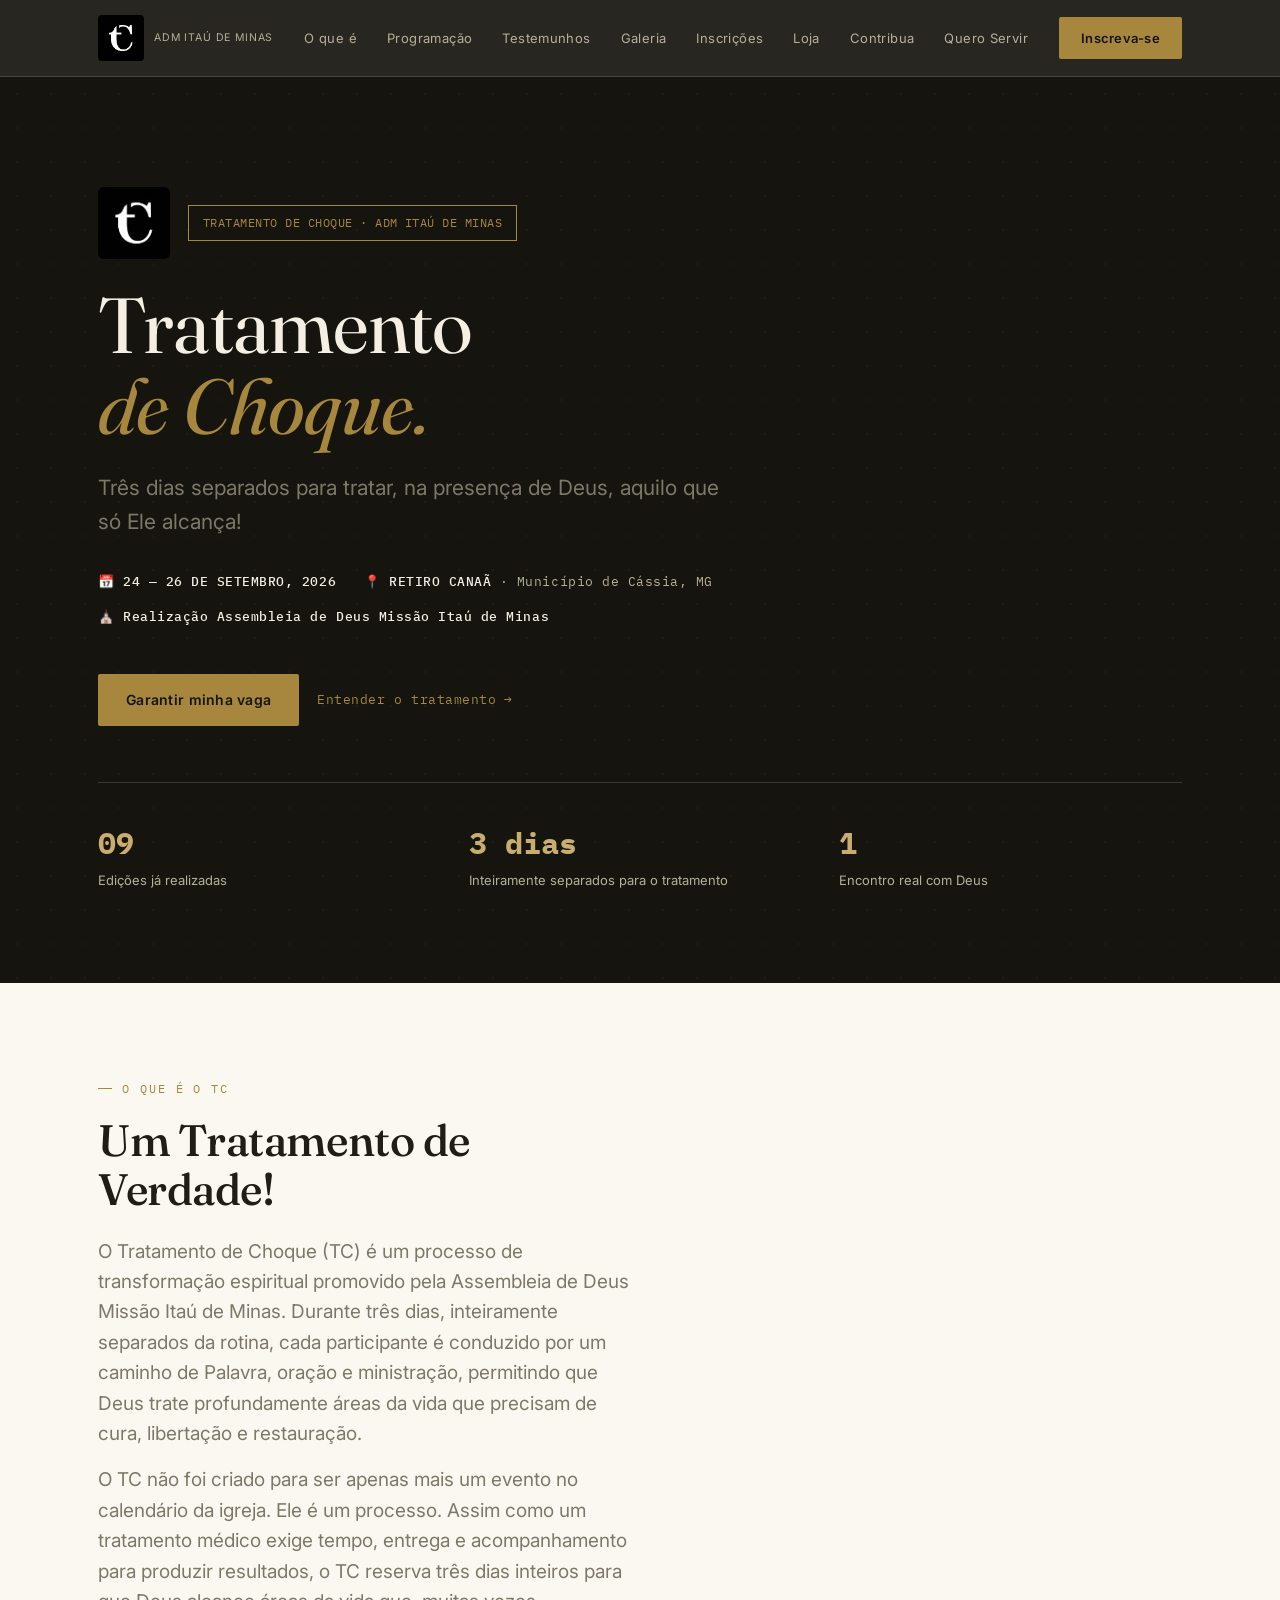
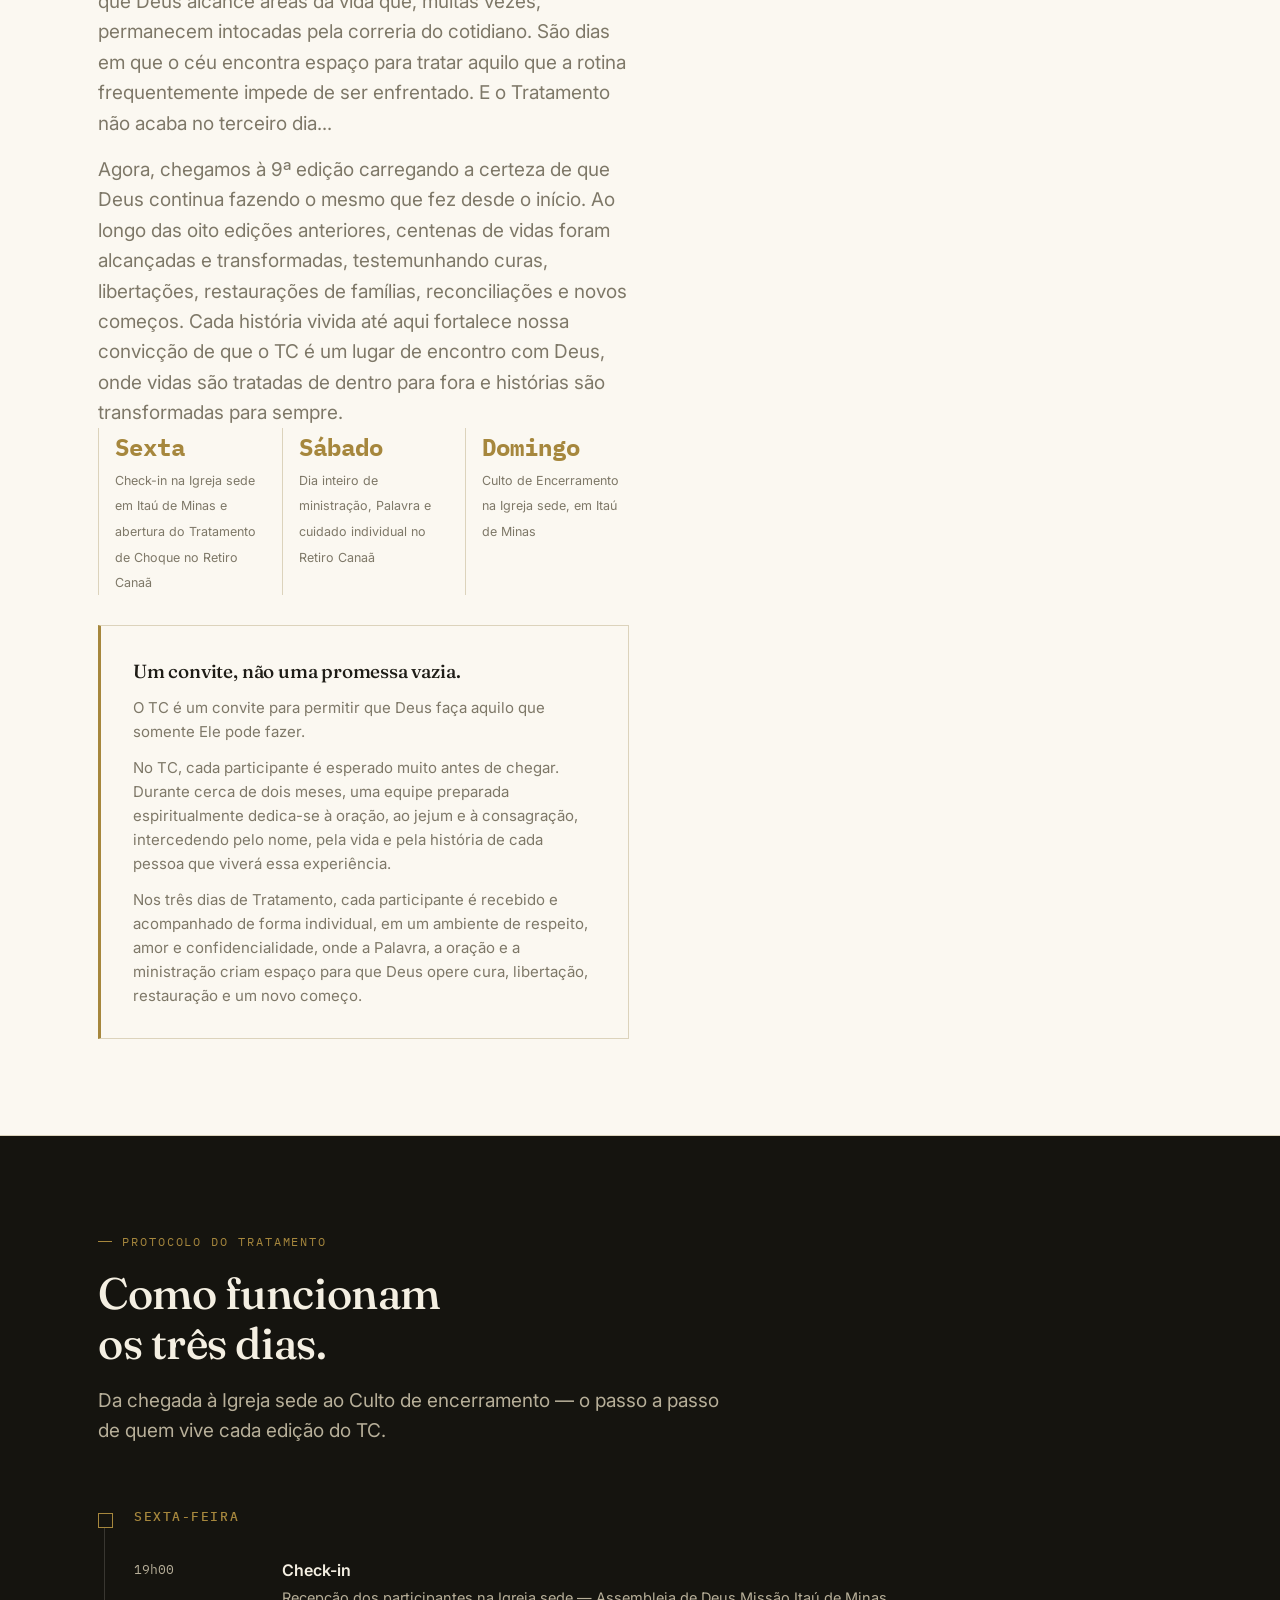
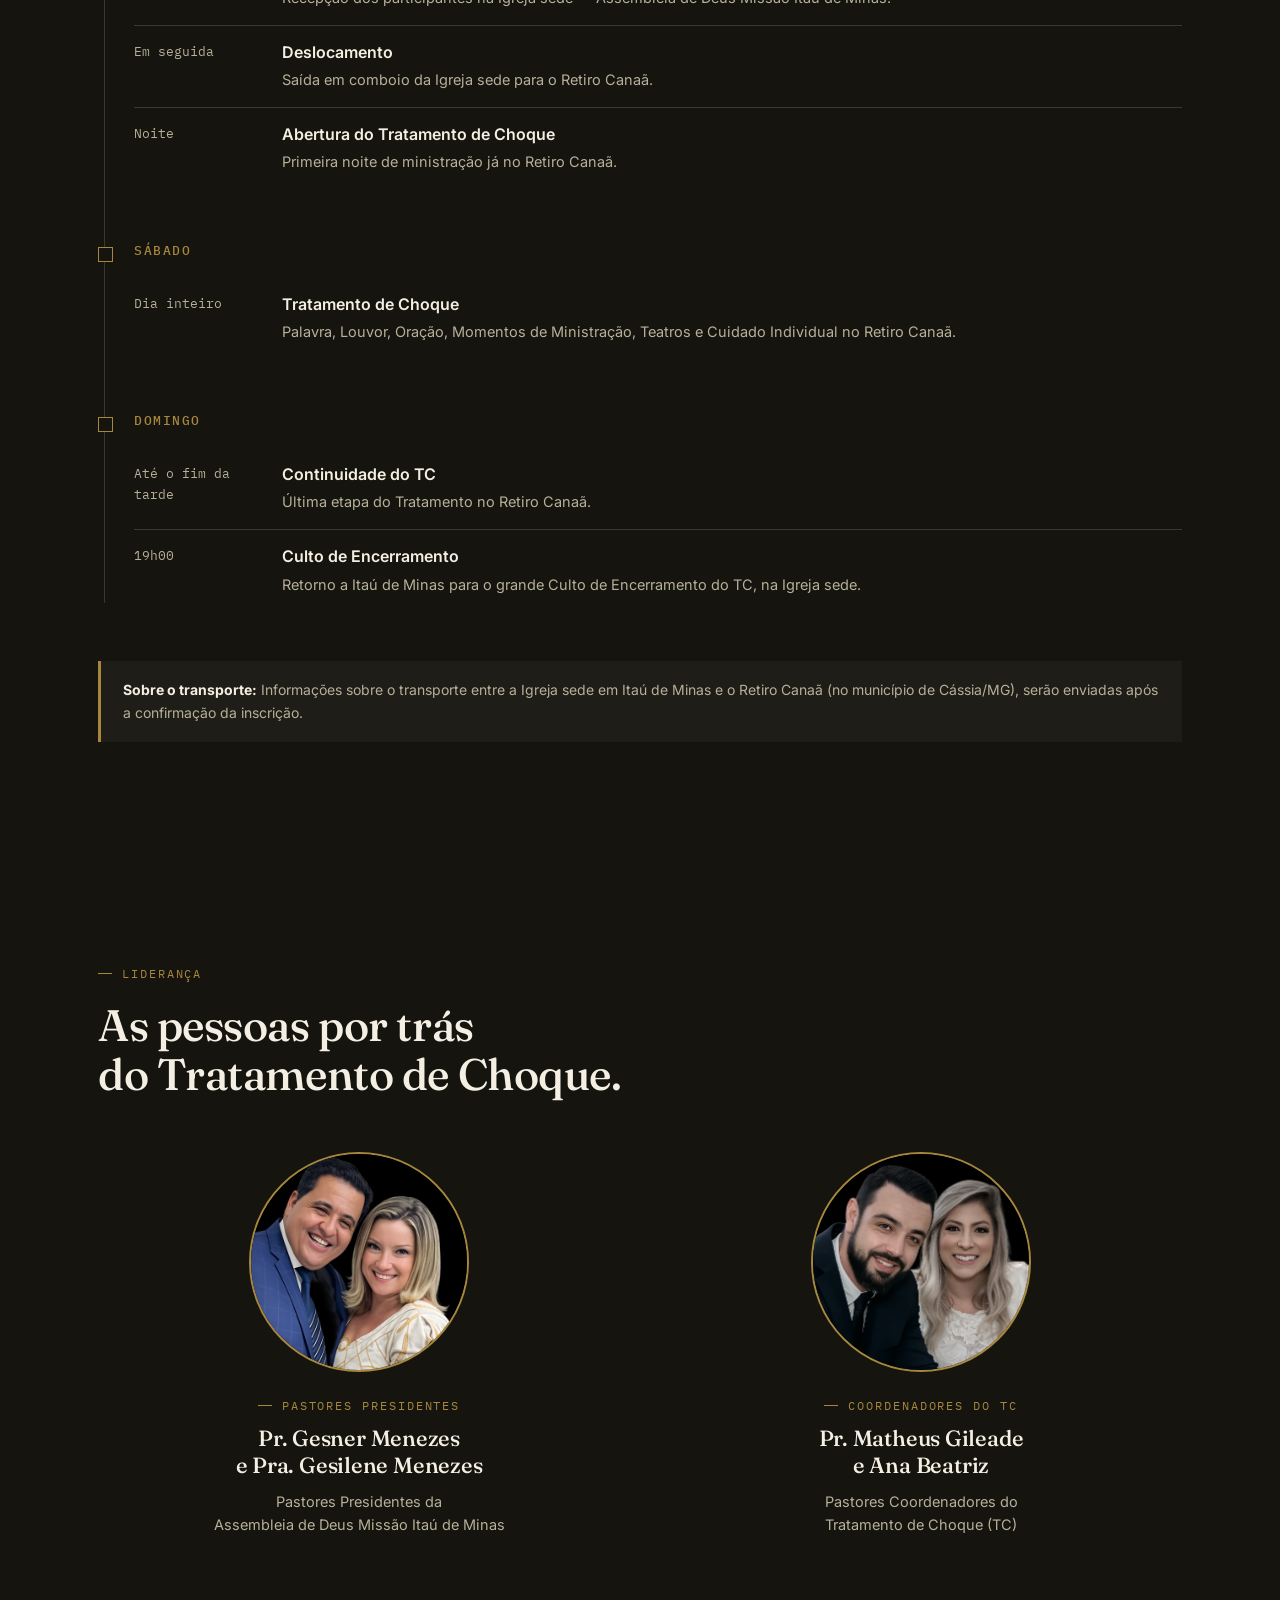
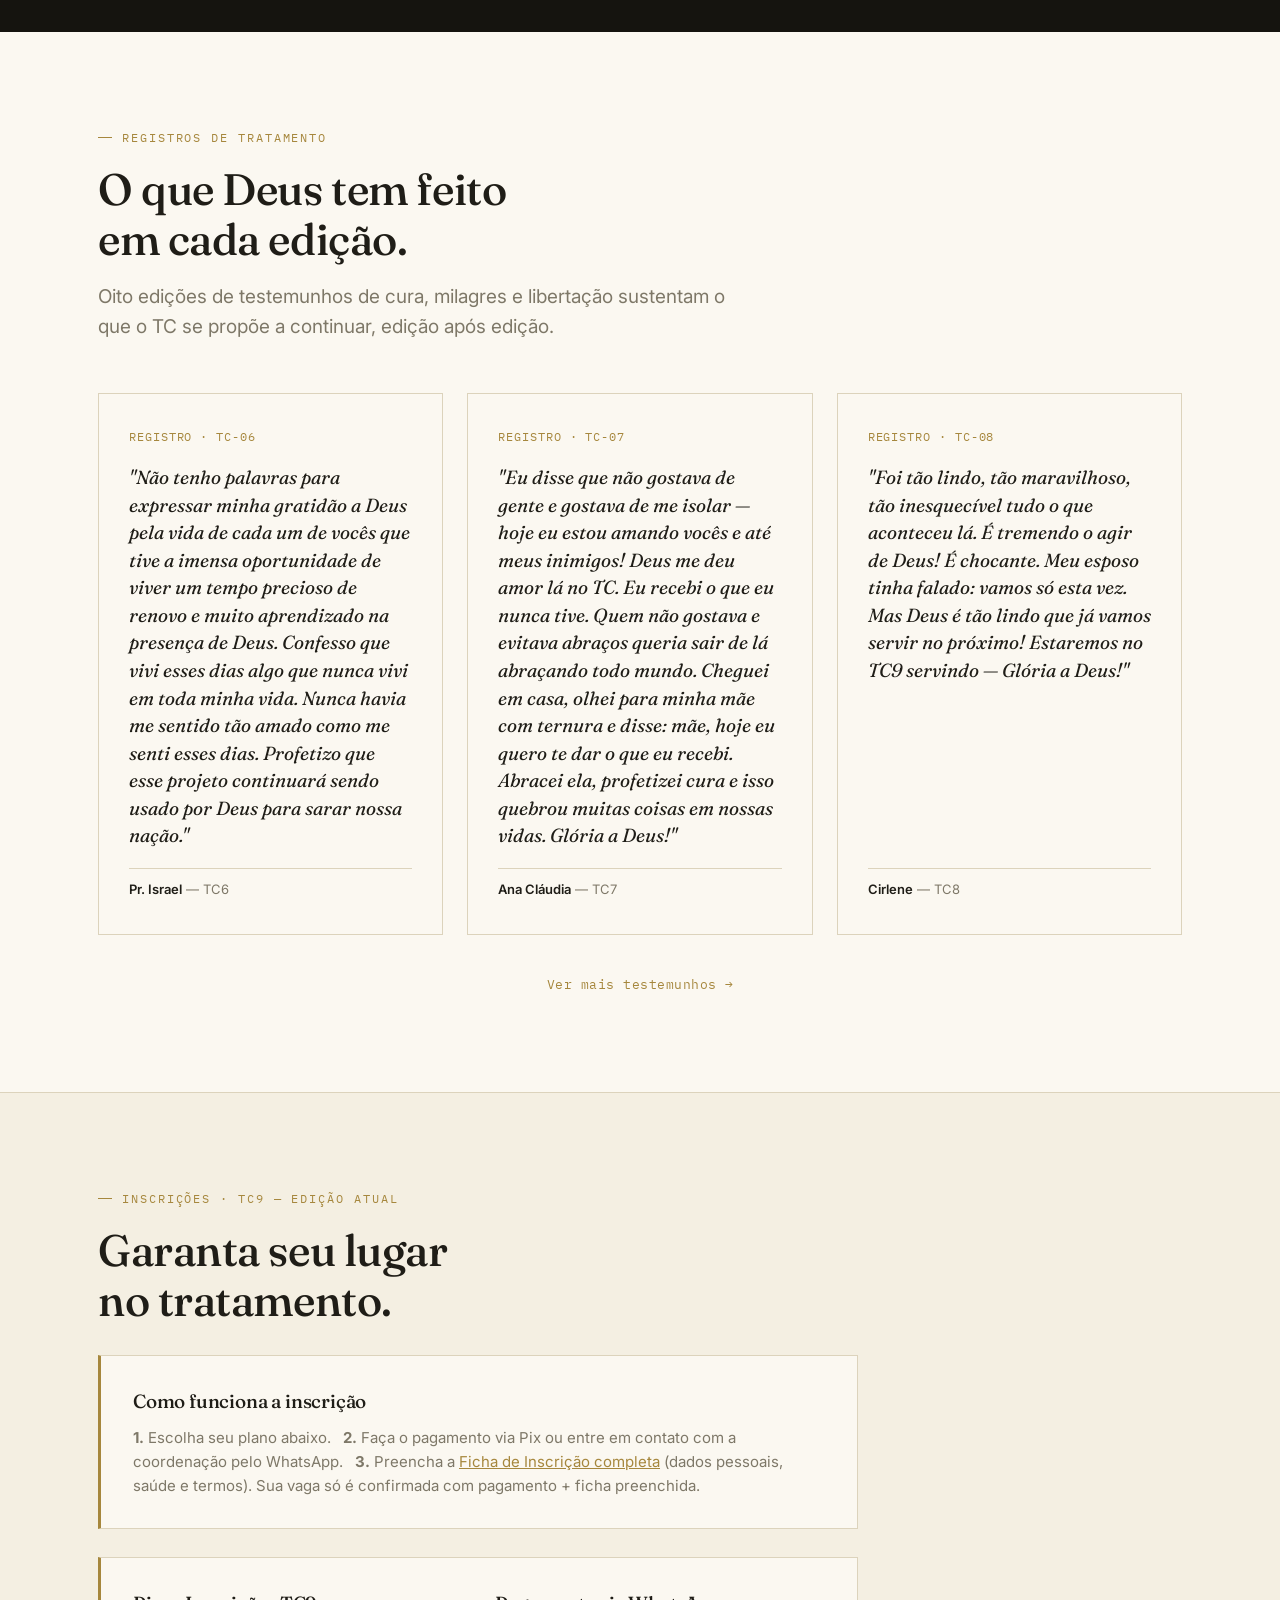
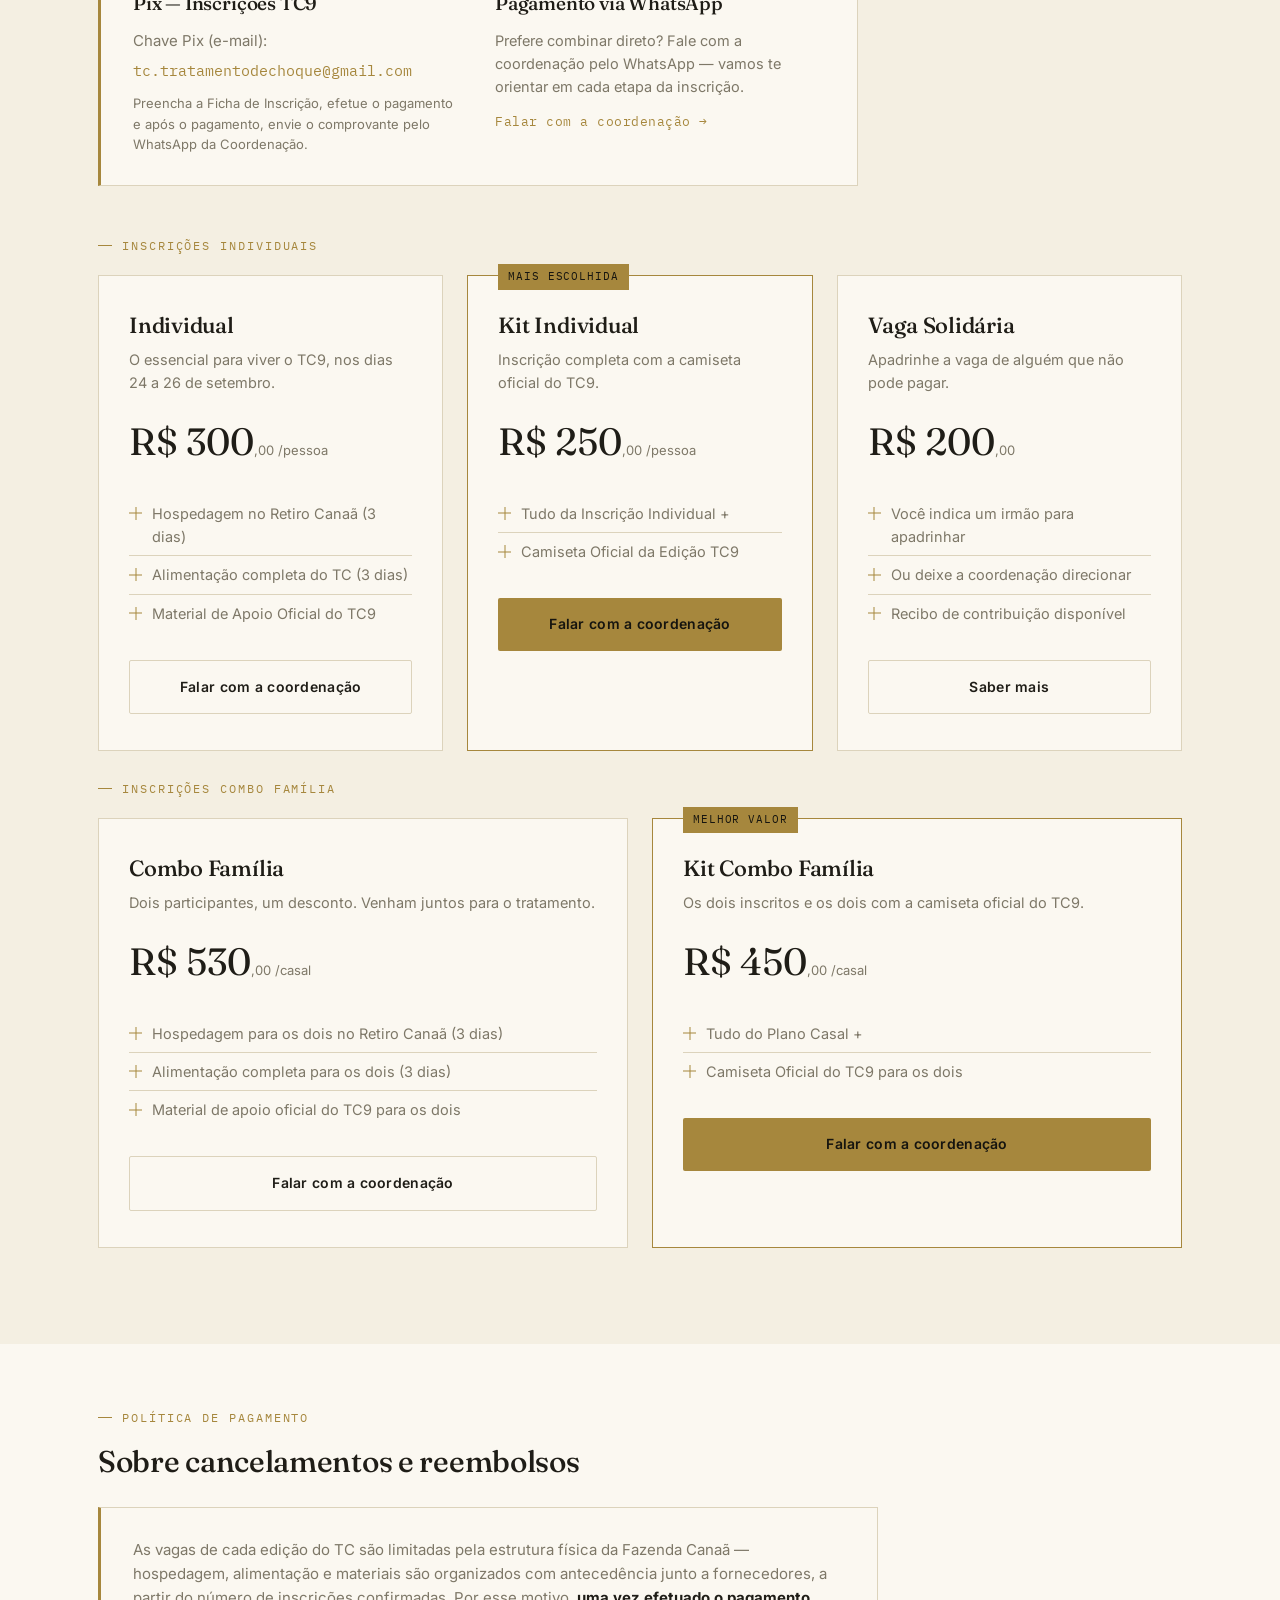
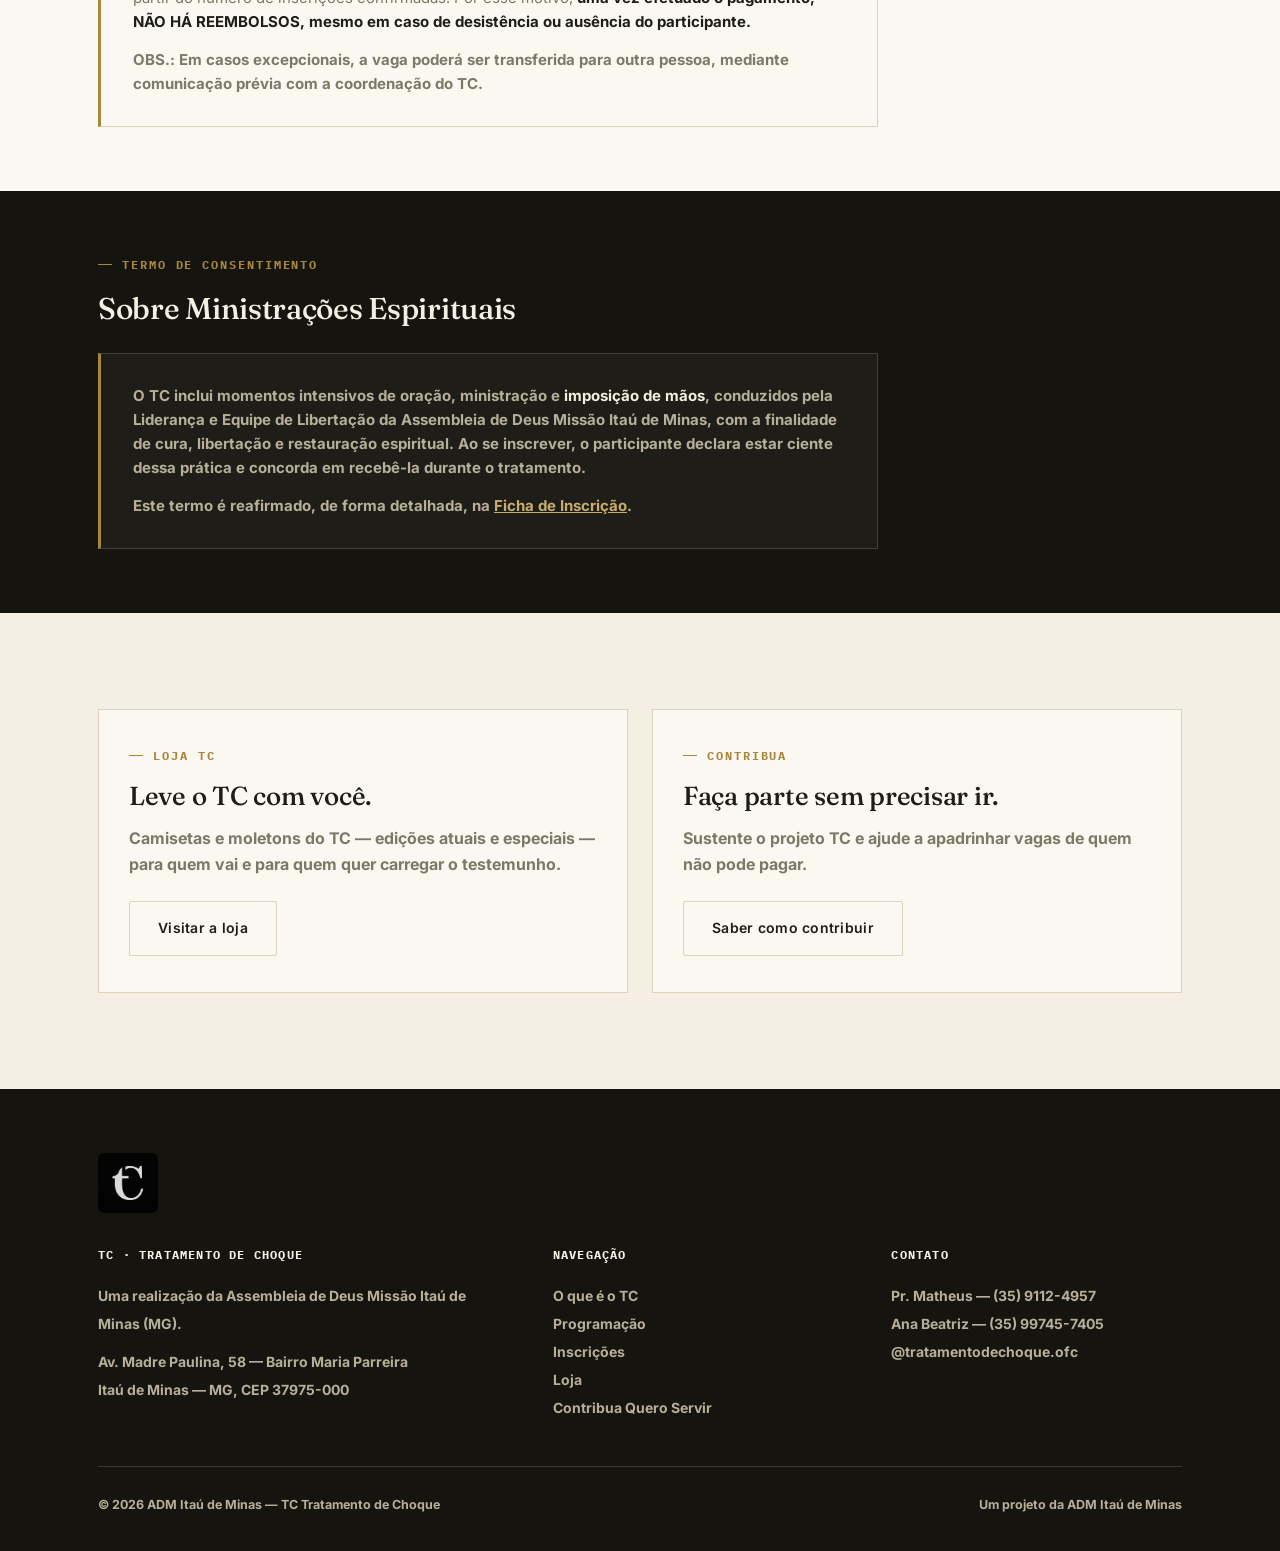
==== commit 3258a34a: "Update index.html" ====
--- a/index.html
+++ b/index.html
@@ -90,18 +90,18 @@
     <p class="lede" style="margin-top:24px; font-size:21px;">Três dias separados para tratar, na presença de Deus, aquilo que só Ele alcança!</p>
 
     <div class="hero-meta">
-      <span>📅 <b>24 — 26 DE JULHO, 2026</b></span>
+      <span>📅 <b>24 — 26 DE SETEMBRO, 2026</b></span>
       <span>📍 <b>RETIRO CANAÃ</b> · Município de Cássia, MG</span>
       <span>⛪ <b>Realização Assembleia de Deus Missão Itaú de Minas</b></span>
     </div>
 
     <div class="hero-cta">
-      <a href="https://wa.me/553591124957?text=Ol%C3%A1!%20Vi%20o%20site%20do%20TC%20e%20gostaria%20de%20me%20inscrever%20no%20TC9%20(24%20a%2026%20de%20julho).%20Pode%20me%20ajudar%3F" target="_blank" class="btn btn-gold">Garantir minha vaga</a>
+      <a href="inscricao.html" class="btn btn-gold">Garantir minha vaga</a>
       <a href="#sobre" class="btn-ghost">Entender o tratamento</a>
     </div>
 
     <div class="stats">
-      <div class="stat"><b>08</b><span>Edições já realizadas</span></div>
+      <div class="stat"><b>09</b><span>Edições já realizadas</span></div>
       <div class="stat"><b>3 dias</b><span>Inteiramente separados para o tratamento</span></div>
       <div class="stat"><b>1</b><span>Encontro real com Deus</span></div>
     </div>
@@ -275,8 +275,8 @@
     <div class="grid3" style="margin-bottom:28px;">
       <div class="card">
         <h3>Individual</h3>
-        <p style="color:var(--stone); font-size:14.5px; margin-top:8px;">O essencial para viver o TC9, nos dias 24 a 26 de julho.</p>
-        <div class="price">R$ 200<small>,00 /pessoa</small></div>
+        <p style="color:var(--stone); font-size:14.5px; margin-top:8px;">O essencial para viver o TC9, nos dias 24 a 26 de setembro.</p>
+        <div class="price">R$ 300<small>,00 /pessoa</small></div>
         <ul>
           <li><span class="mark"></span>Hospedagem no Retiro Canaã (3 dias)</li>
           <li><span class="mark"></span>Alimentação completa do TC (3 dias)</li>
@@ -311,12 +311,12 @@
     </div>
 
     <!-- CASAL -->
-    <p class="eyebrow" style="margin-bottom:20px;">Inscrições para casal — com desconto especial</p>
+    <p class="eyebrow" style="margin-bottom:20px;">Inscrições Combo Família</p>
     <div class="grid2">
       <div class="card">
-        <h3>Casal</h3>
+        <h3>Combo Família</h3>
         <p style="color:var(--stone); font-size:14.5px; margin-top:8px;">Dois participantes, um desconto. Venham juntos para o tratamento.</p>
-        <div class="price">R$ 350<small>,00 /casal</small></div>
+        <div class="price">R$ 530<small>,00 /casal</small></div>
         <ul>
           <li><span class="mark"></span>Hospedagem para os dois no Retiro Canaã (3 dias)</li>
           <li><span class="mark"></span>Alimentação completa para os dois (3 dias)</li>
@@ -327,7 +327,7 @@
 
       <div class="card card-featured">
         <span class="card-tag">Melhor valor</span>
-        <h3>Kit Casal</h3>
+        <h3>Kit Combo Família</h3>
         <p style="color:var(--stone); font-size:14.5px; margin-top:8px;">Os dois inscritos e os dois com a camiseta oficial do TC9.</p>
         <div class="price">R$ 450<small>,00 /casal</small></div>
         <ul>
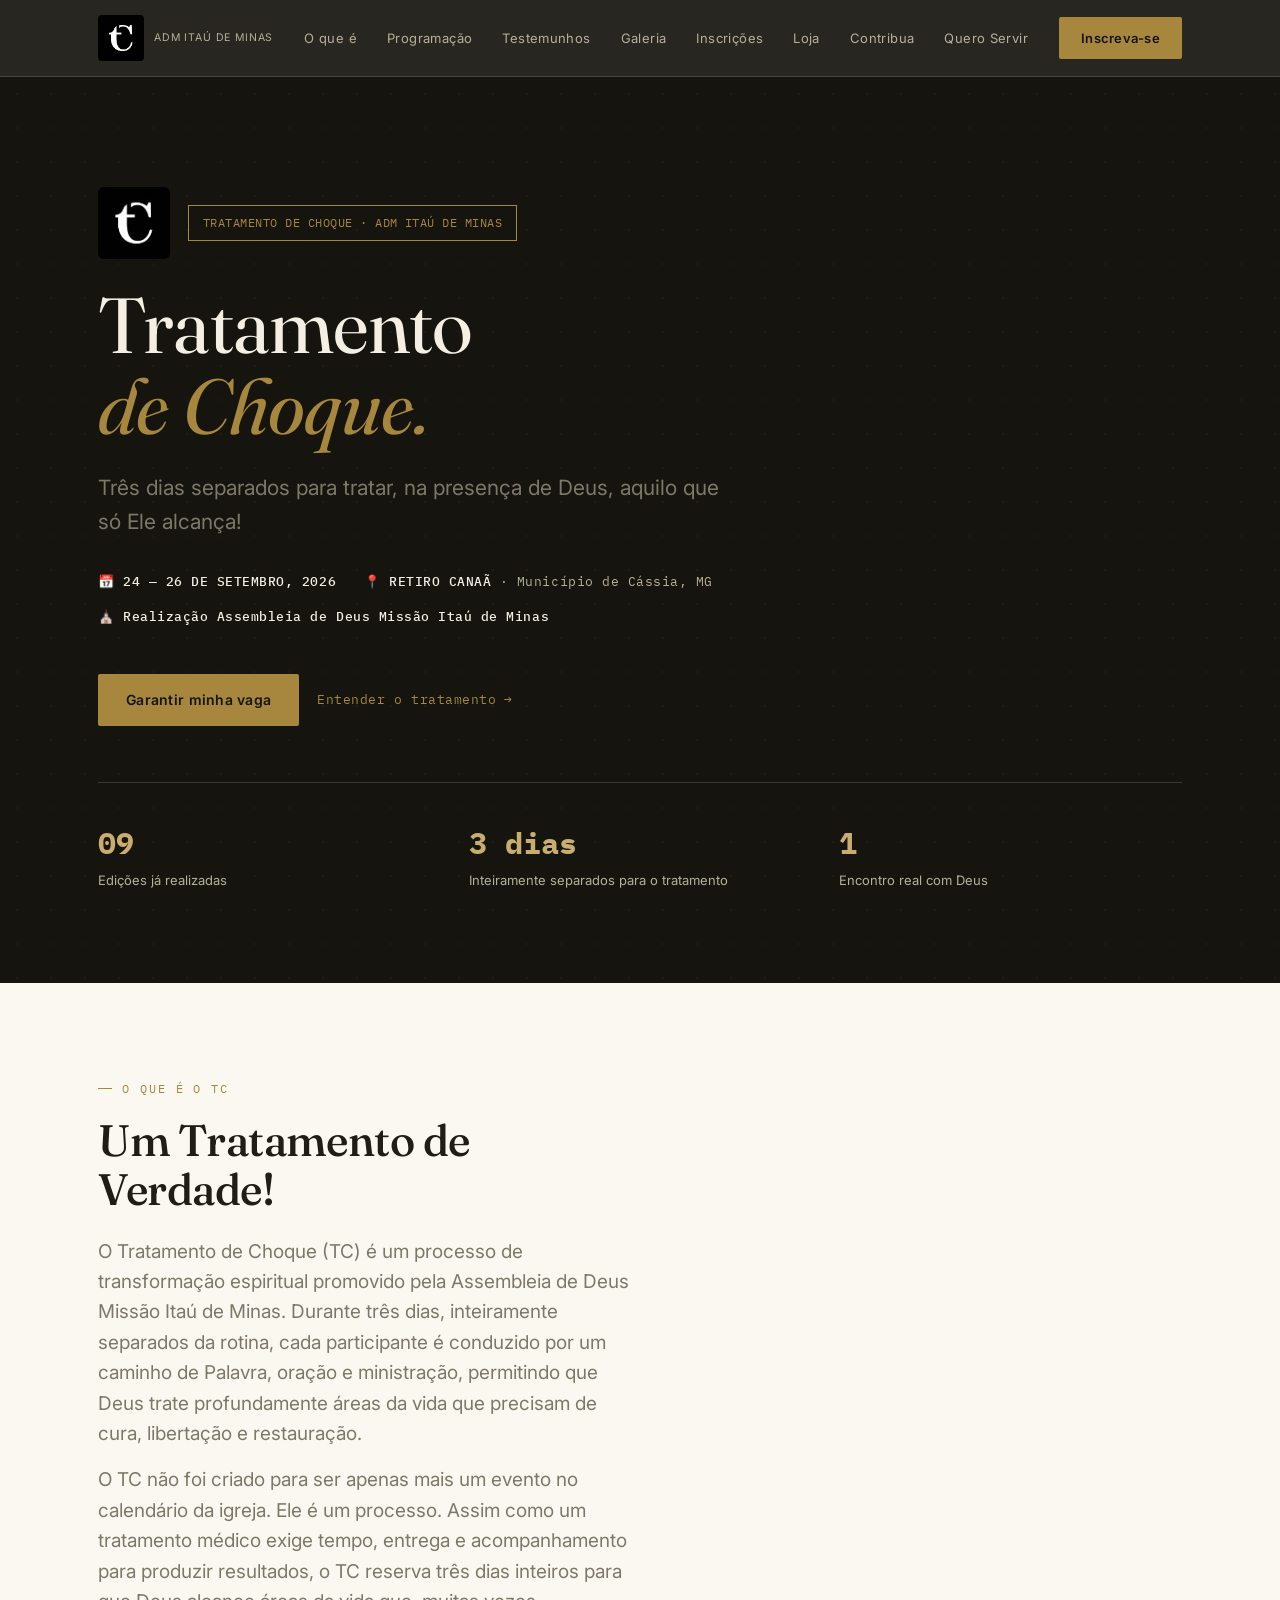
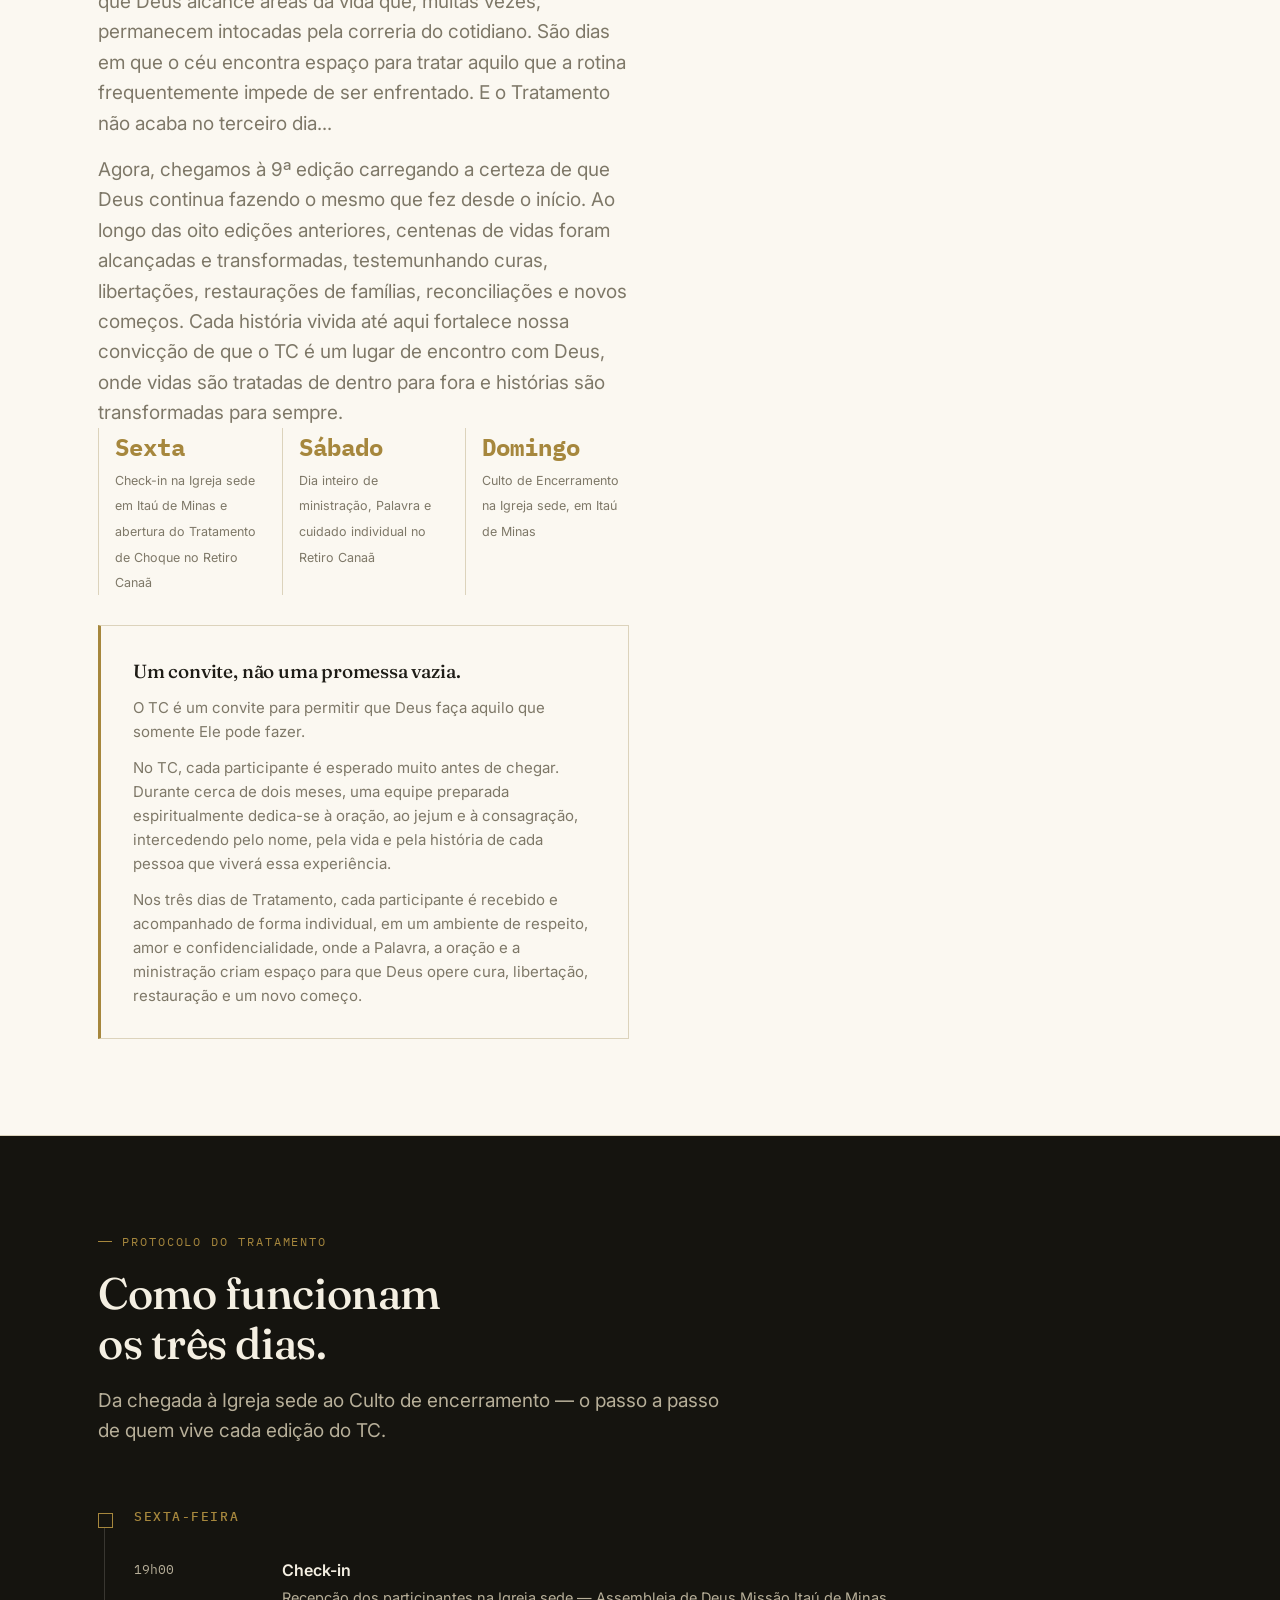
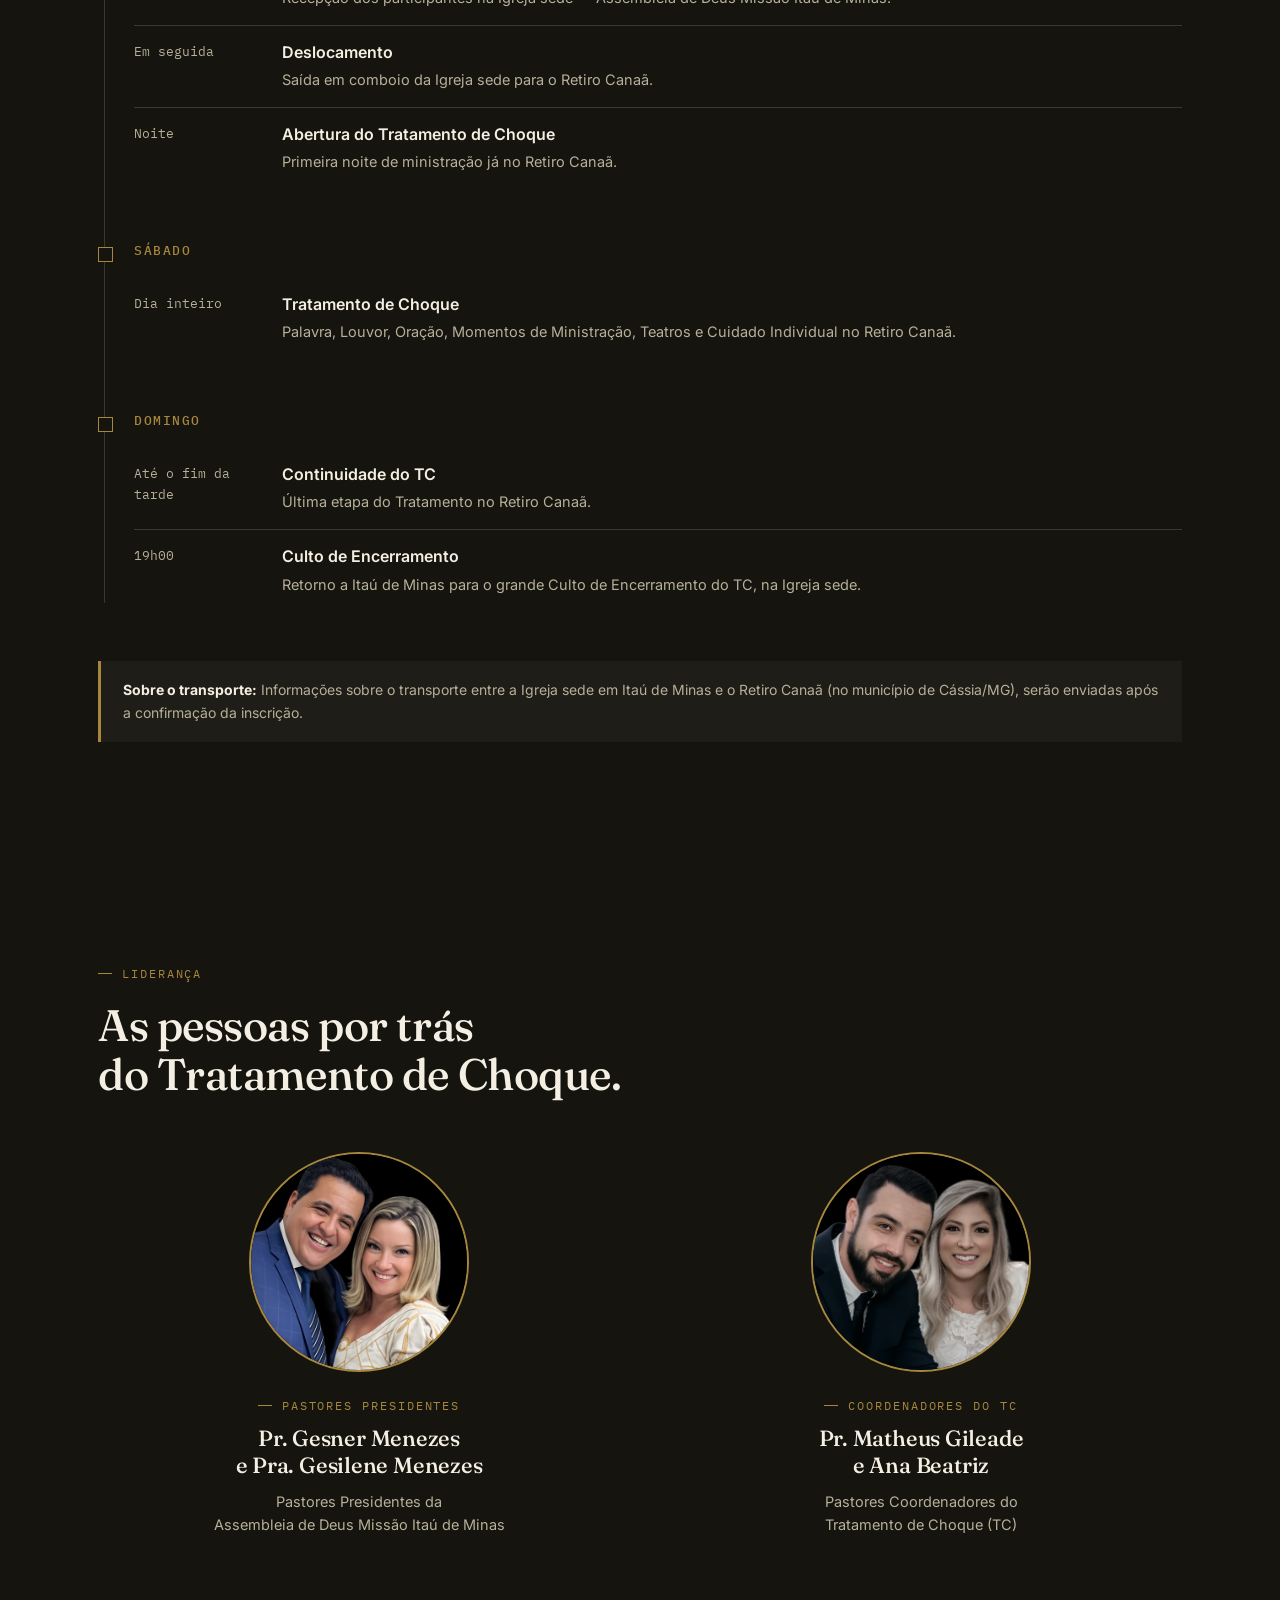
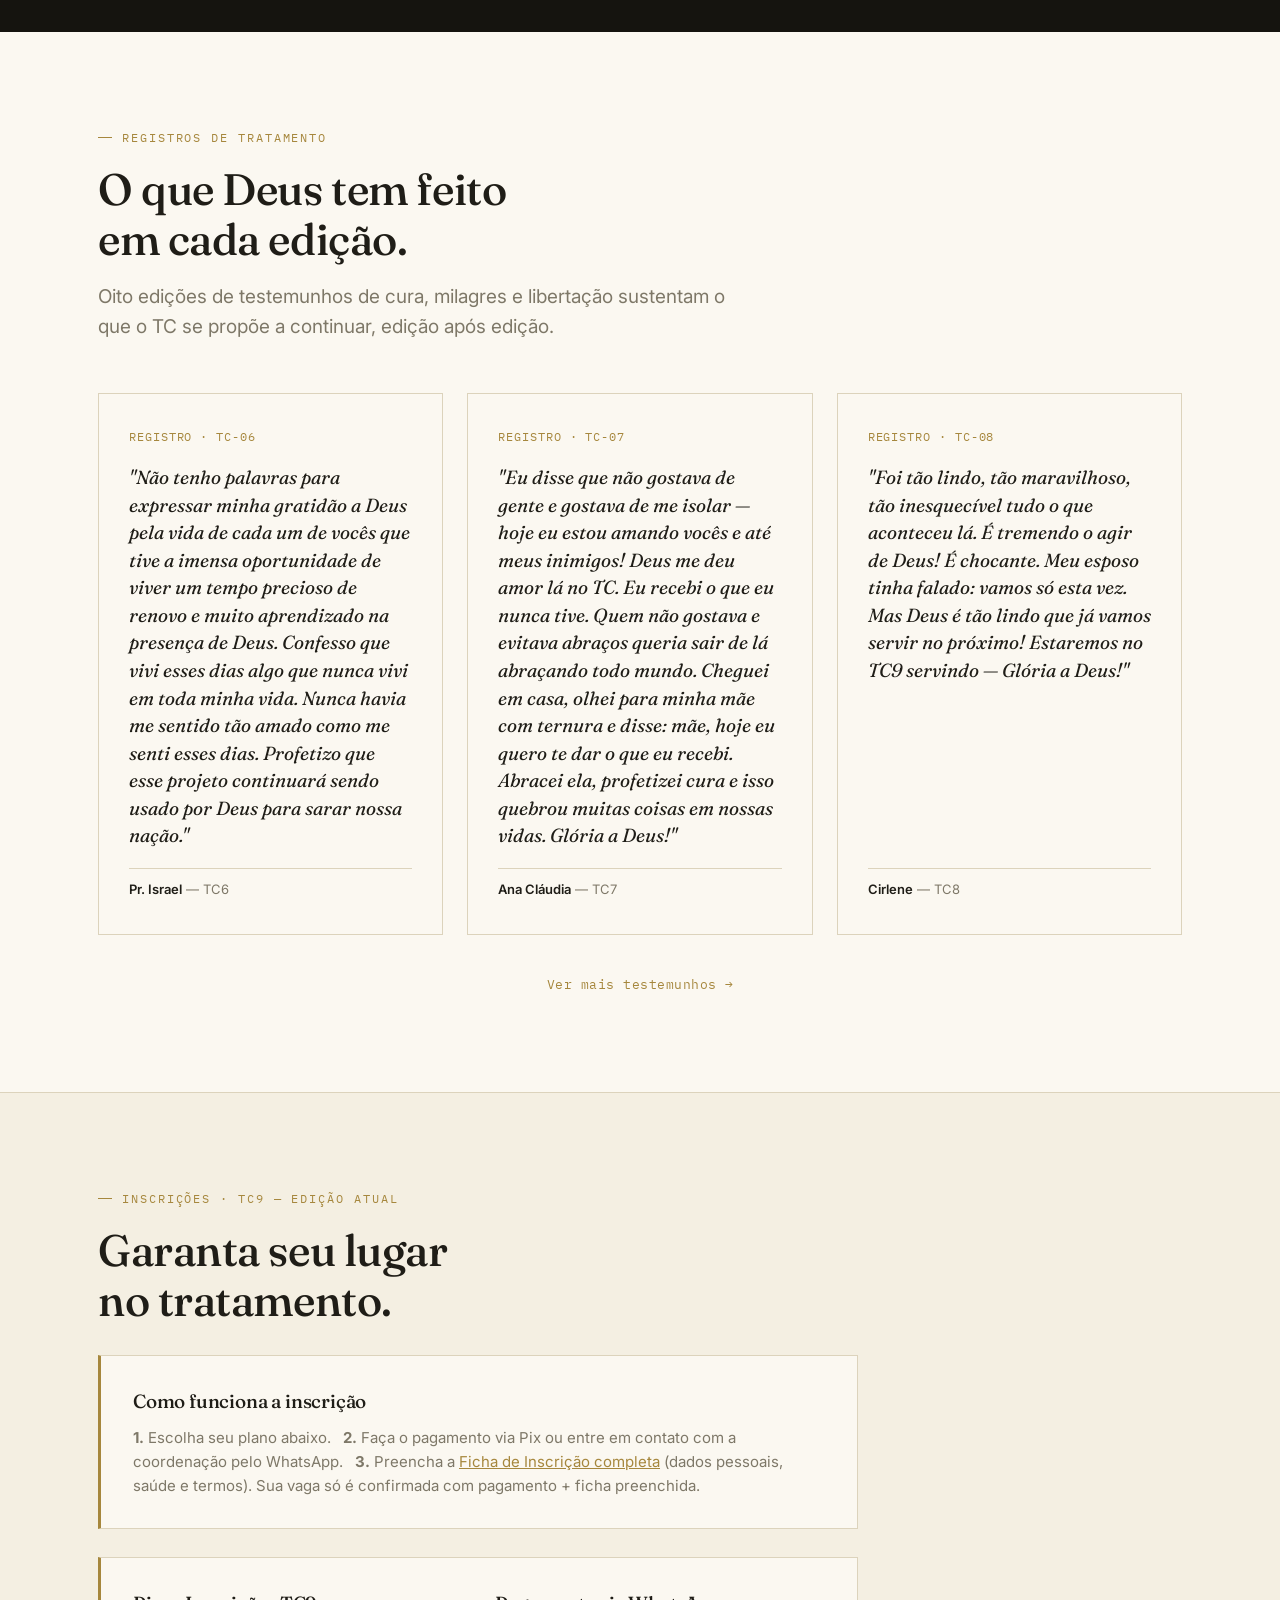
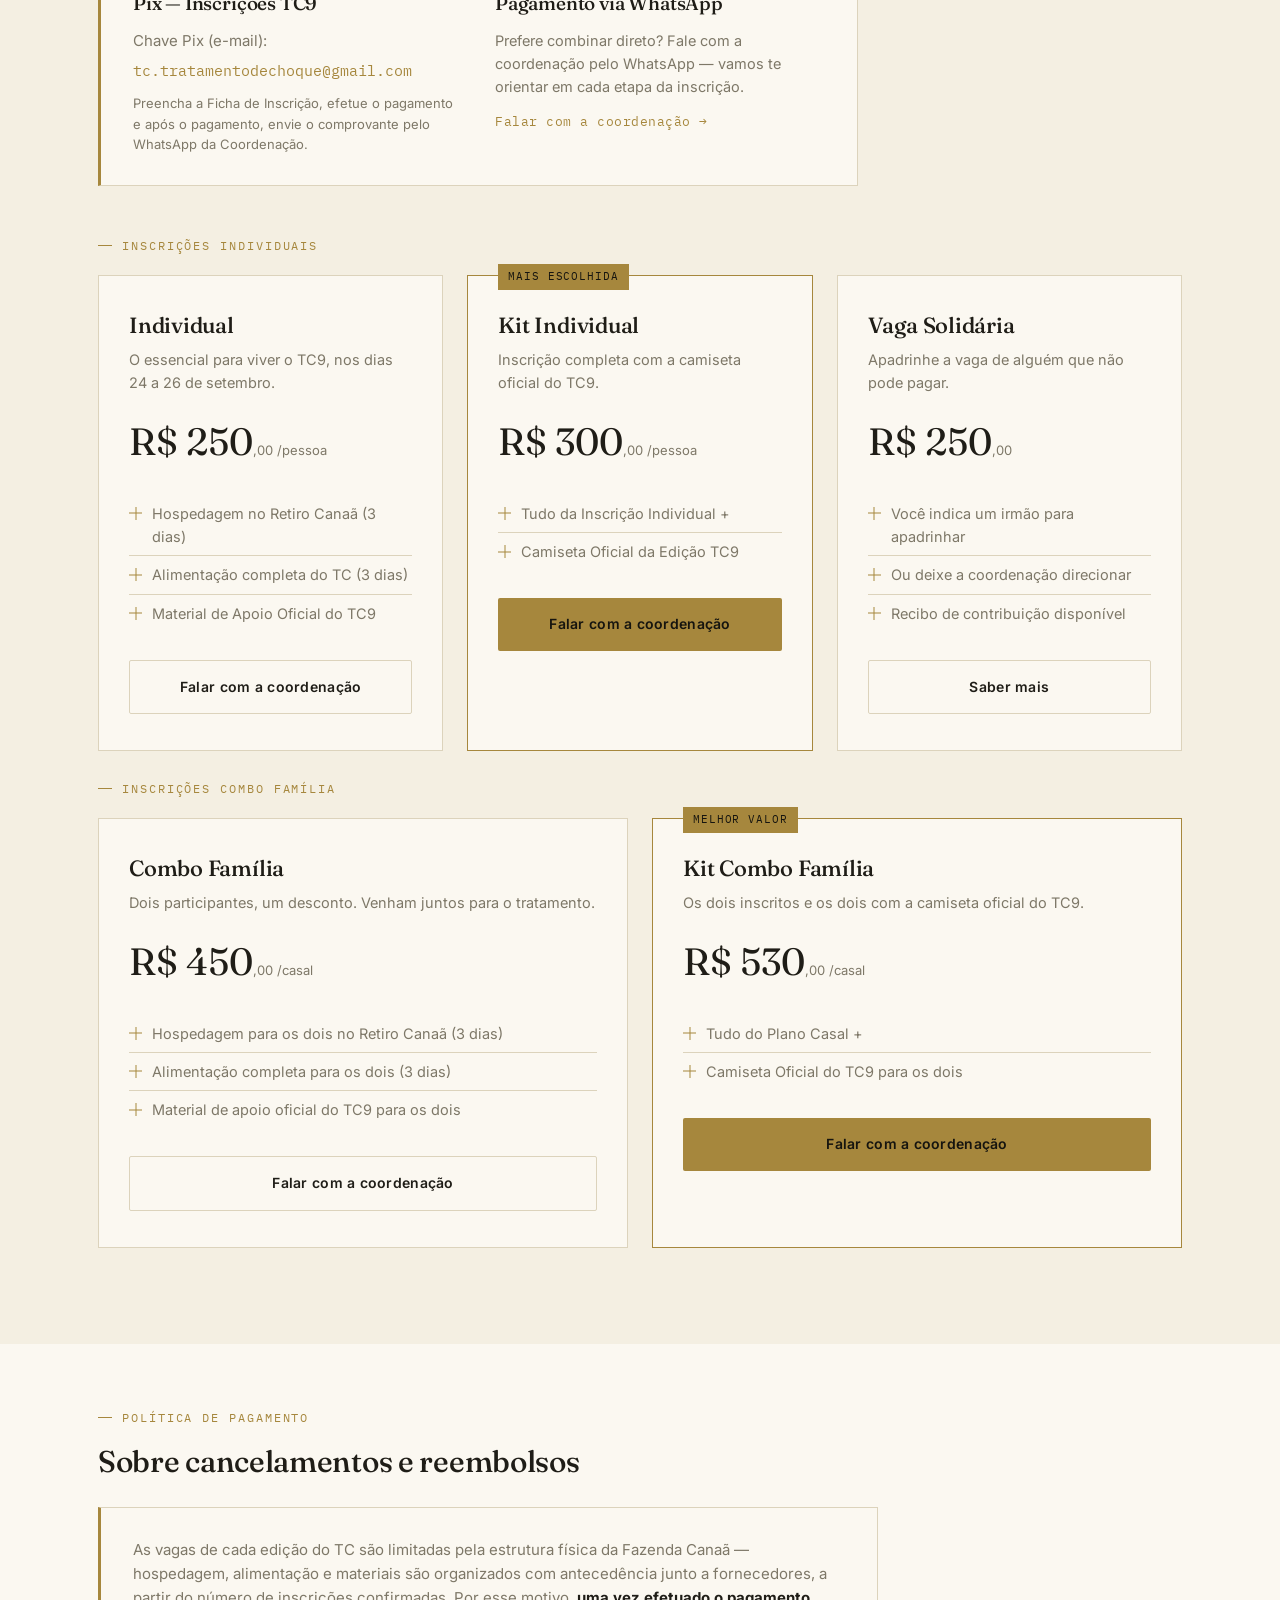
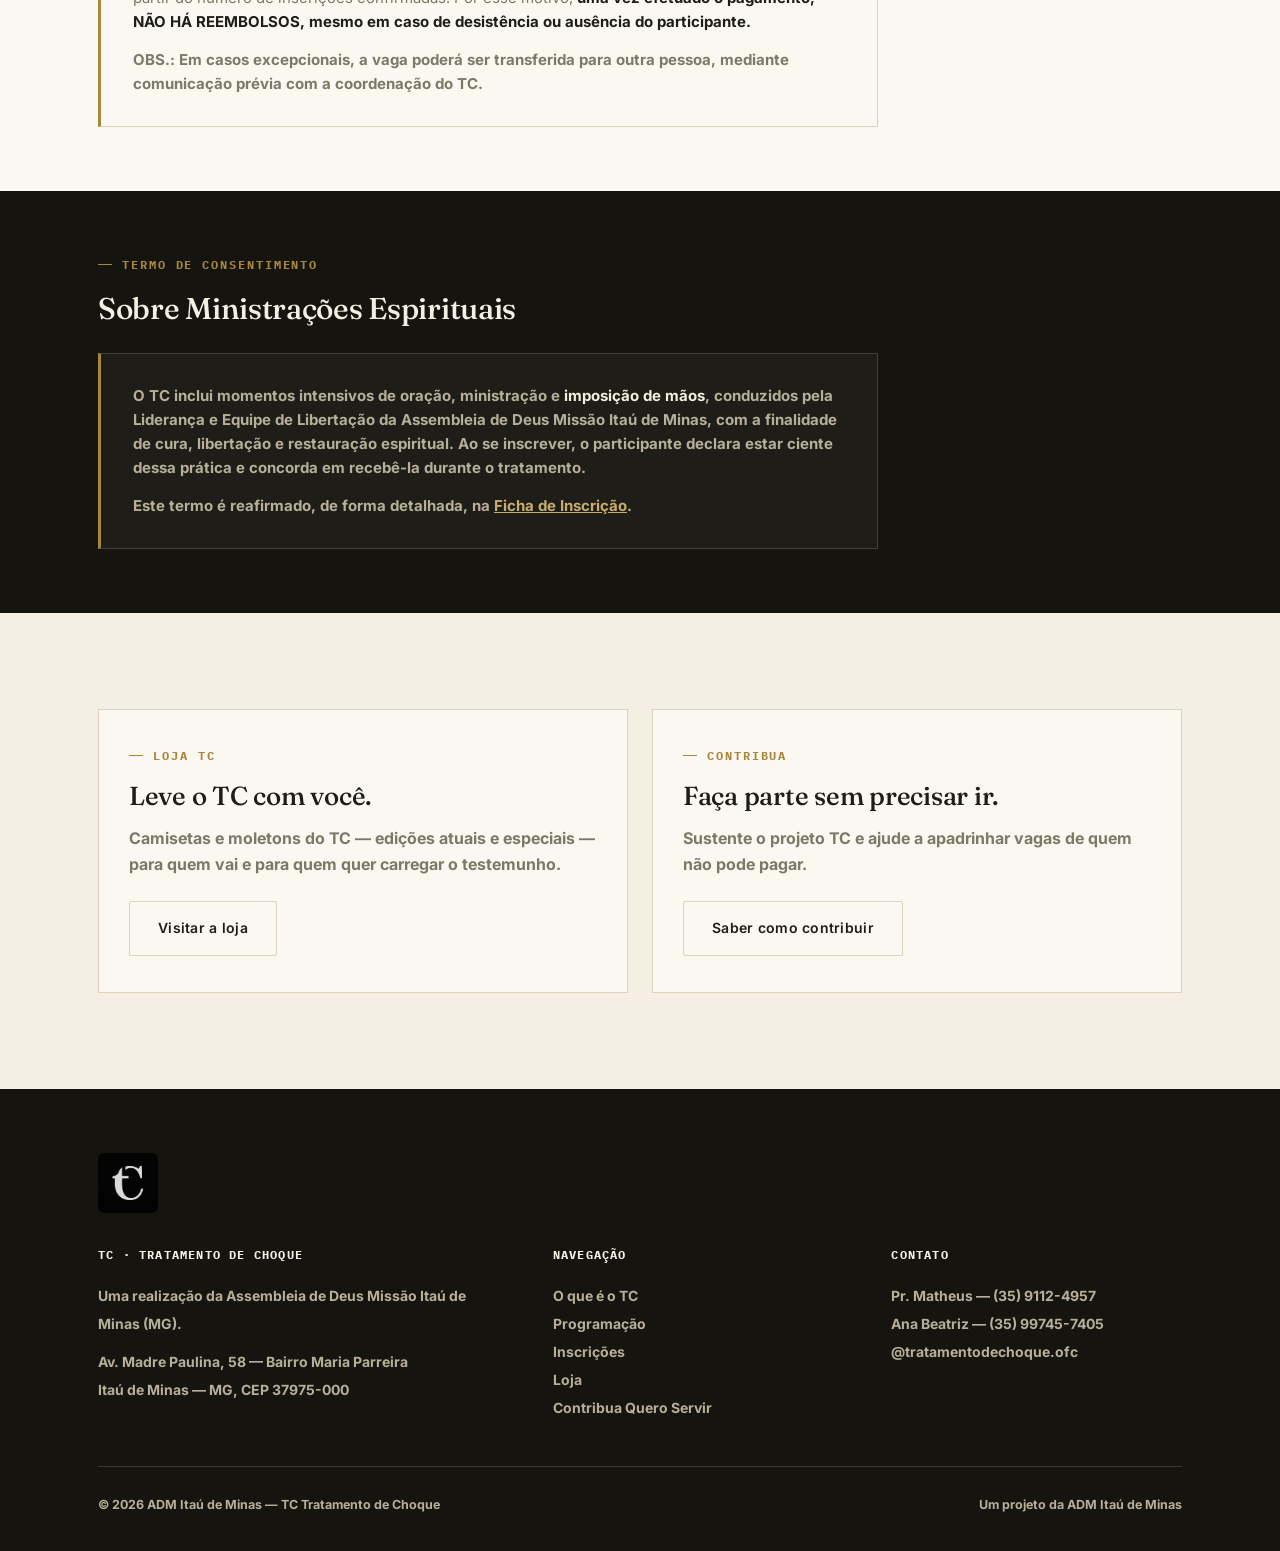
==== commit 6b779388: "Update index.html" ====
--- a/index.html
+++ b/index.html
@@ -276,7 +276,7 @@
       <div class="card">
         <h3>Individual</h3>
         <p style="color:var(--stone); font-size:14.5px; margin-top:8px;">O essencial para viver o TC9, nos dias 24 a 26 de setembro.</p>
-        <div class="price">R$ 300<small>,00 /pessoa</small></div>
+        <div class="price">R$ 250<small>,00 /pessoa</small></div>
         <ul>
           <li><span class="mark"></span>Hospedagem no Retiro Canaã (3 dias)</li>
           <li><span class="mark"></span>Alimentação completa do TC (3 dias)</li>
@@ -289,7 +289,7 @@
         <span class="card-tag">Mais escolhida</span>
         <h3>Kit Individual</h3>
         <p style="color:var(--stone); font-size:14.5px; margin-top:8px;">Inscrição completa com a camiseta oficial do TC9.</p>
-        <div class="price">R$ 250<small>,00 /pessoa</small></div>
+        <div class="price">R$ 300<small>,00 /pessoa</small></div>
         <ul>
           <li><span class="mark"></span>Tudo da Inscrição Individual +</li>
           <li><span class="mark"></span>Camiseta Oficial da Edição TC9</li>
@@ -300,7 +300,7 @@
       <div class="card">
         <h3>Vaga Solidária</h3>
         <p style="color:var(--stone); font-size:14.5px; margin-top:8px;">Apadrinhe a vaga de alguém que não pode pagar.</p>
-        <div class="price">R$ 200<small>,00</small></div>
+        <div class="price">R$ 250<small>,00</small></div>
         <ul>
           <li><span class="mark"></span>Você indica um irmão para apadrinhar</li>
           <li><span class="mark"></span>Ou deixe a coordenação direcionar</li>
@@ -316,7 +316,7 @@
       <div class="card">
         <h3>Combo Família</h3>
         <p style="color:var(--stone); font-size:14.5px; margin-top:8px;">Dois participantes, um desconto. Venham juntos para o tratamento.</p>
-        <div class="price">R$ 530<small>,00 /casal</small></div>
+        <div class="price">R$ 450<small>,00 /casal</small></div>
         <ul>
           <li><span class="mark"></span>Hospedagem para os dois no Retiro Canaã (3 dias)</li>
           <li><span class="mark"></span>Alimentação completa para os dois (3 dias)</li>
@@ -329,7 +329,7 @@
         <span class="card-tag">Melhor valor</span>
         <h3>Kit Combo Família</h3>
         <p style="color:var(--stone); font-size:14.5px; margin-top:8px;">Os dois inscritos e os dois com a camiseta oficial do TC9.</p>
-        <div class="price">R$ 450<small>,00 /casal</small></div>
+        <div class="price">R$ 530<small>,00 /casal</small></div>
         <ul>
           <li><span class="mark"></span>Tudo do Plano Casal +</li>
           <li><span class="mark"></span>Camiseta Oficial do TC9 para os dois</li>
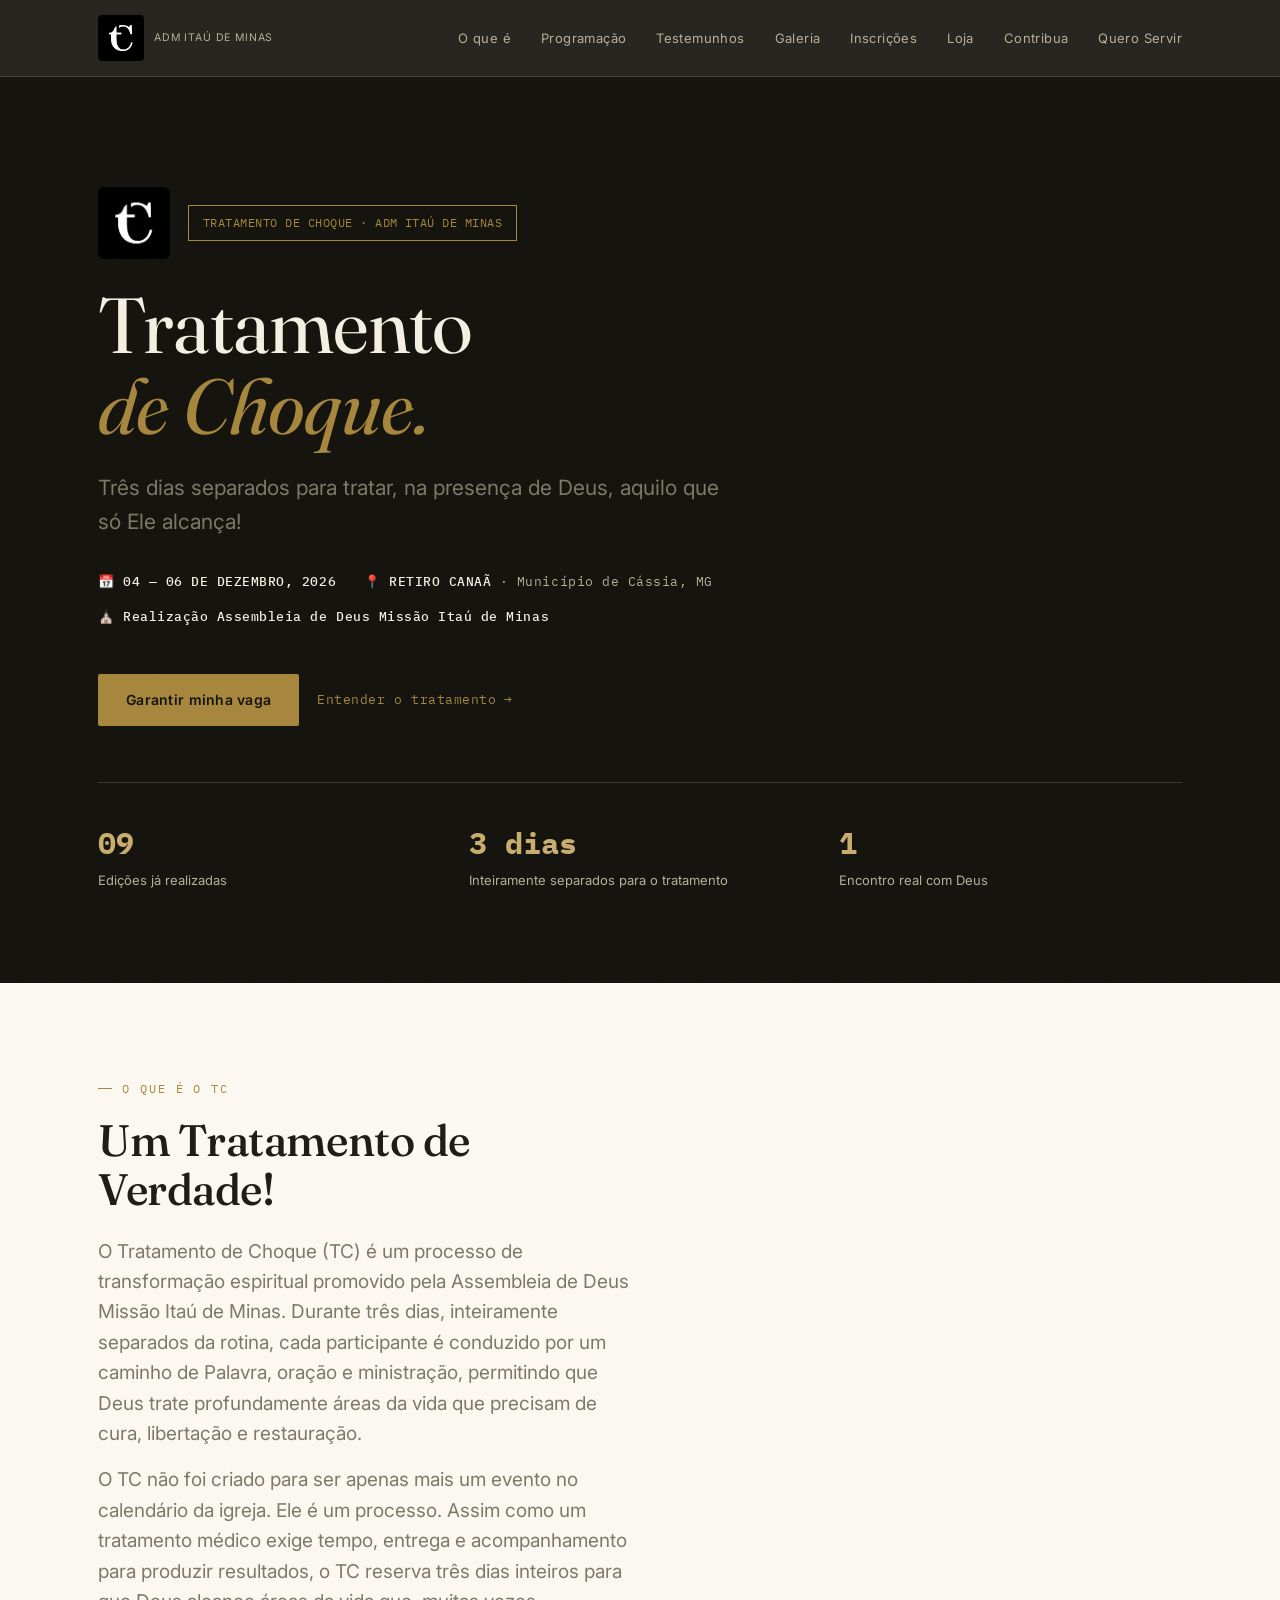
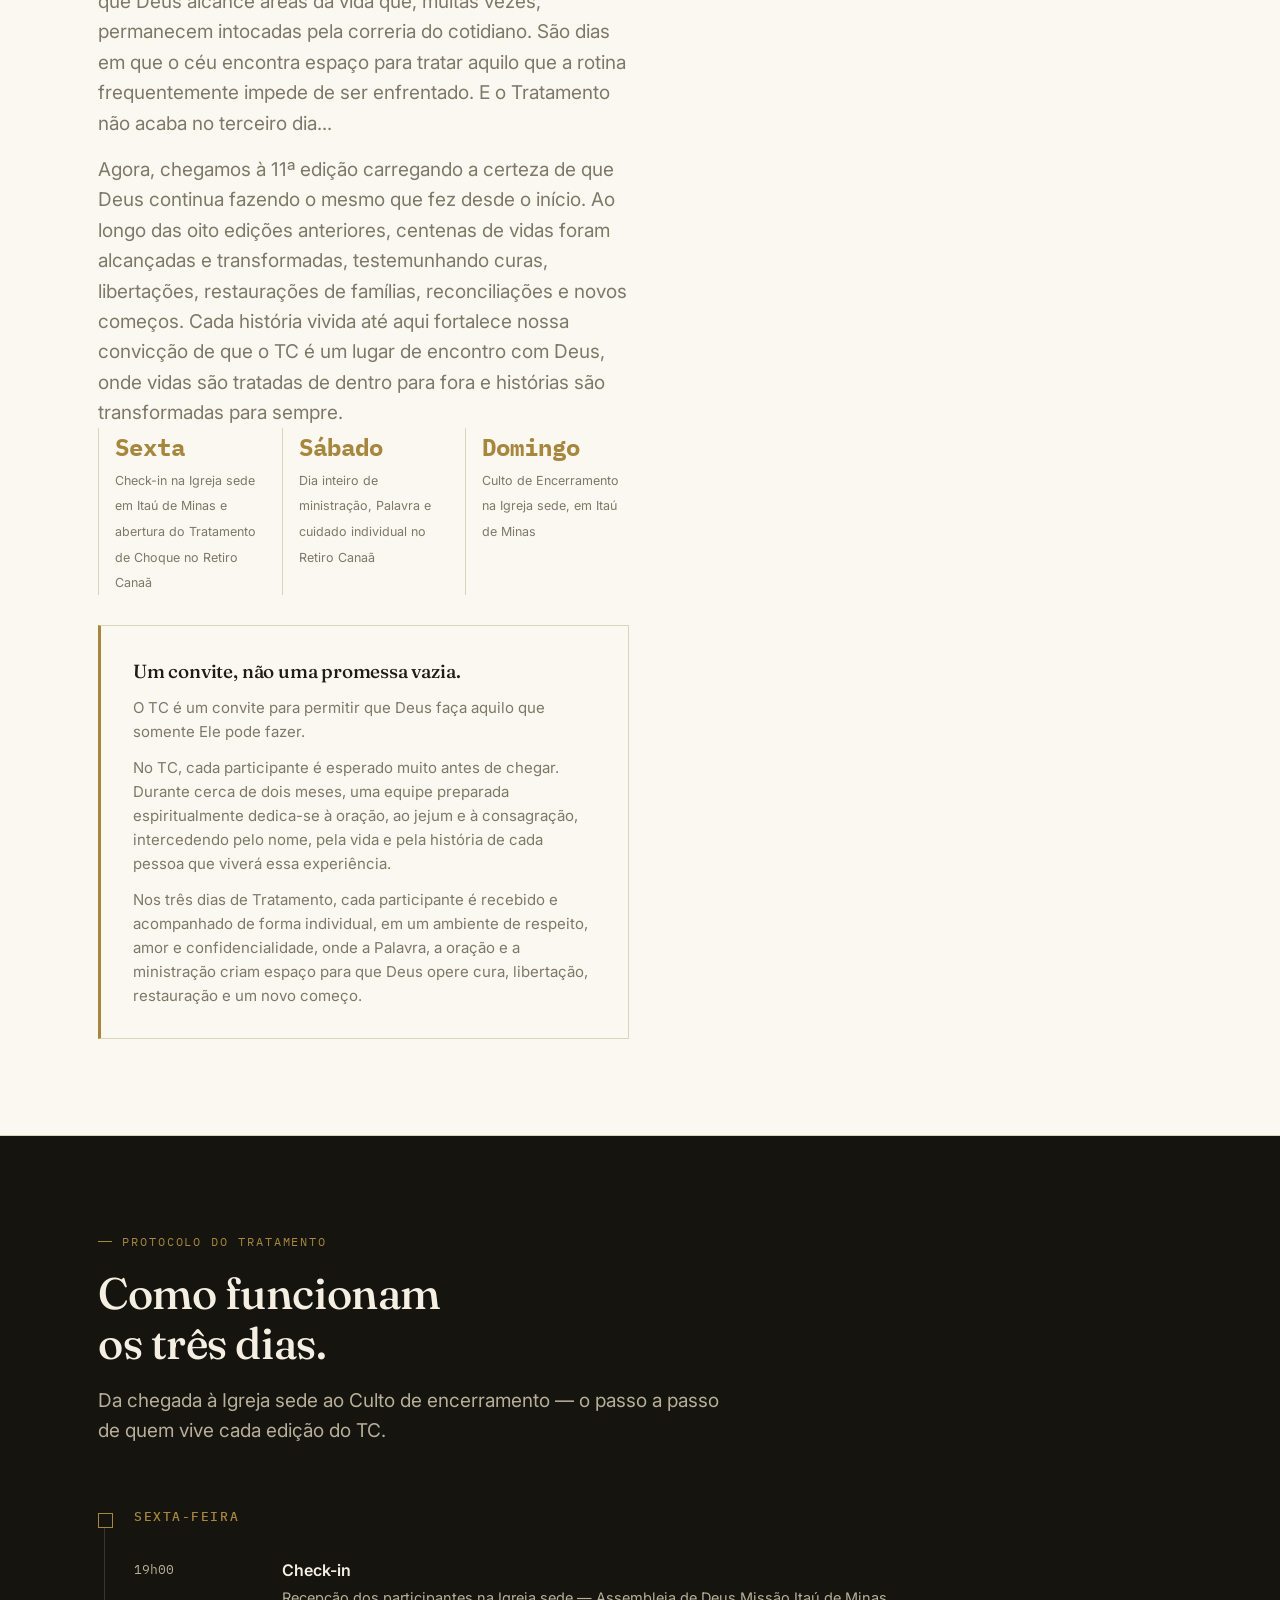
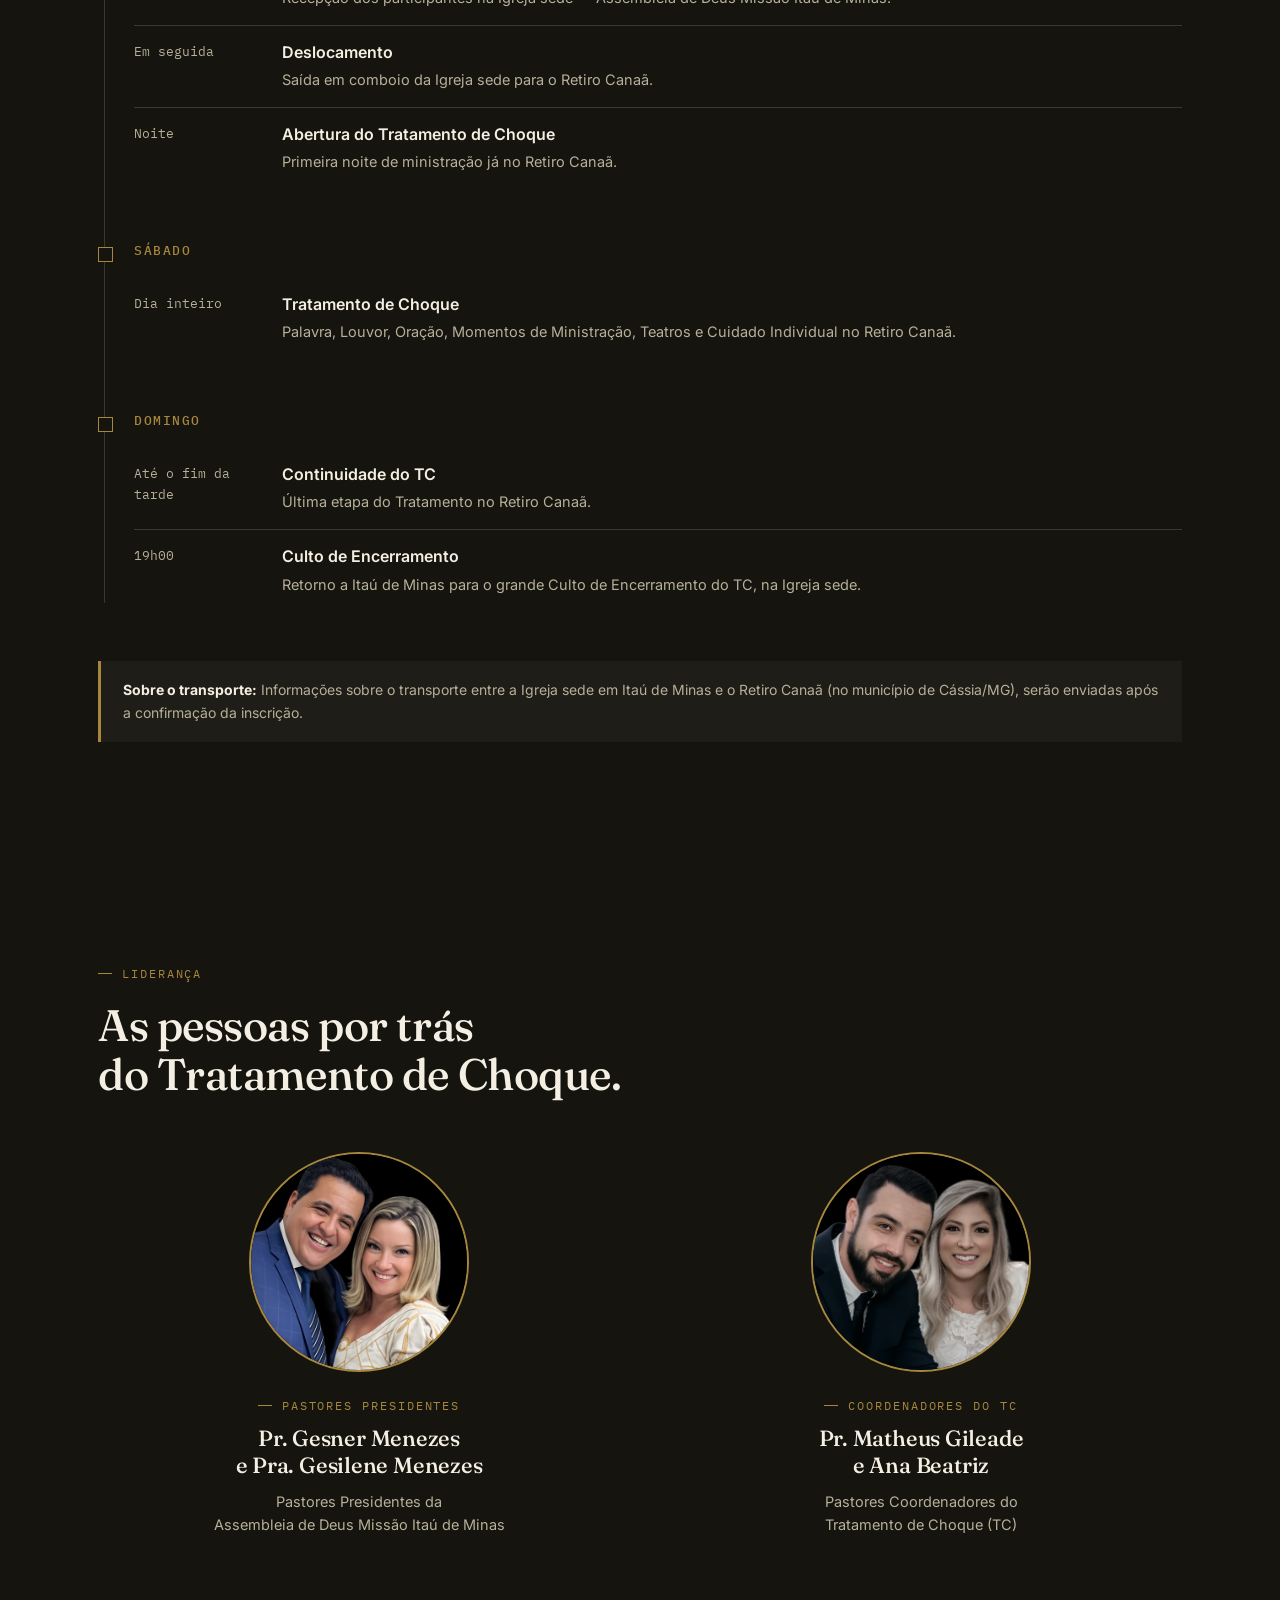
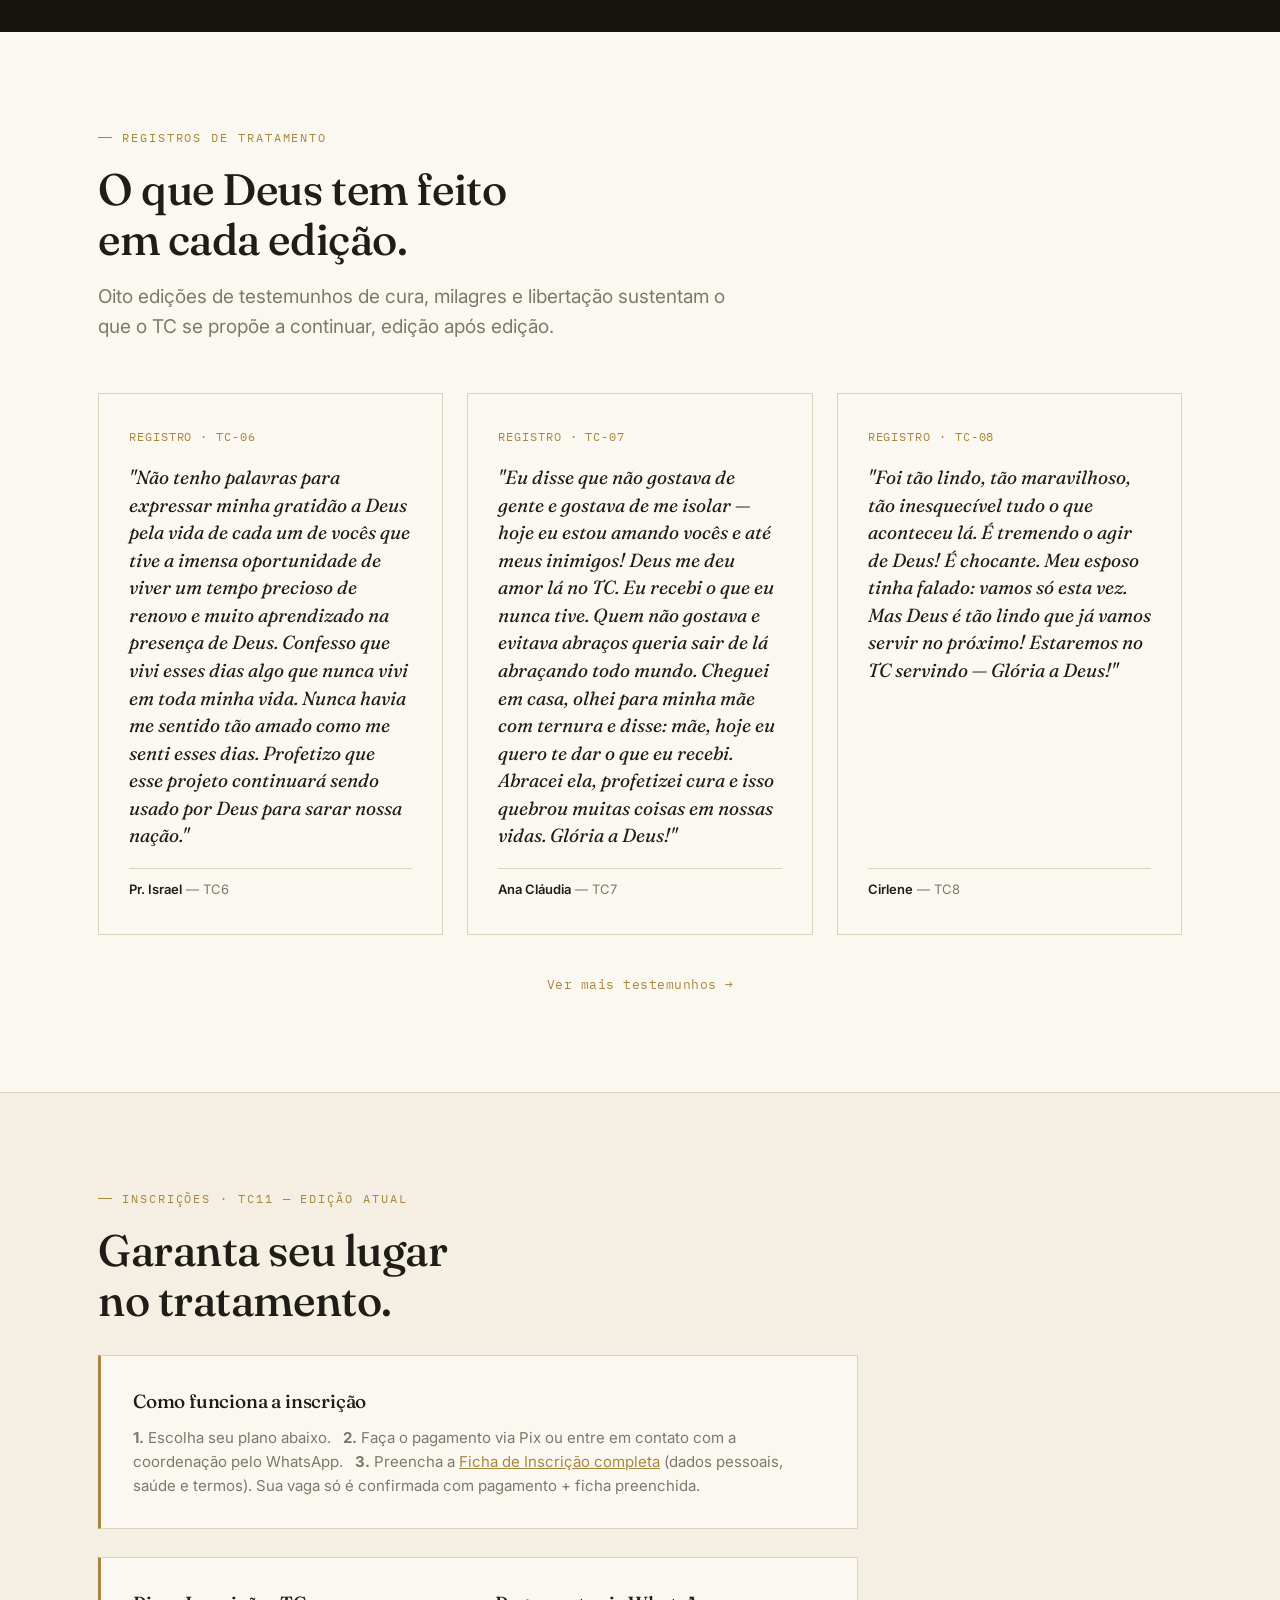
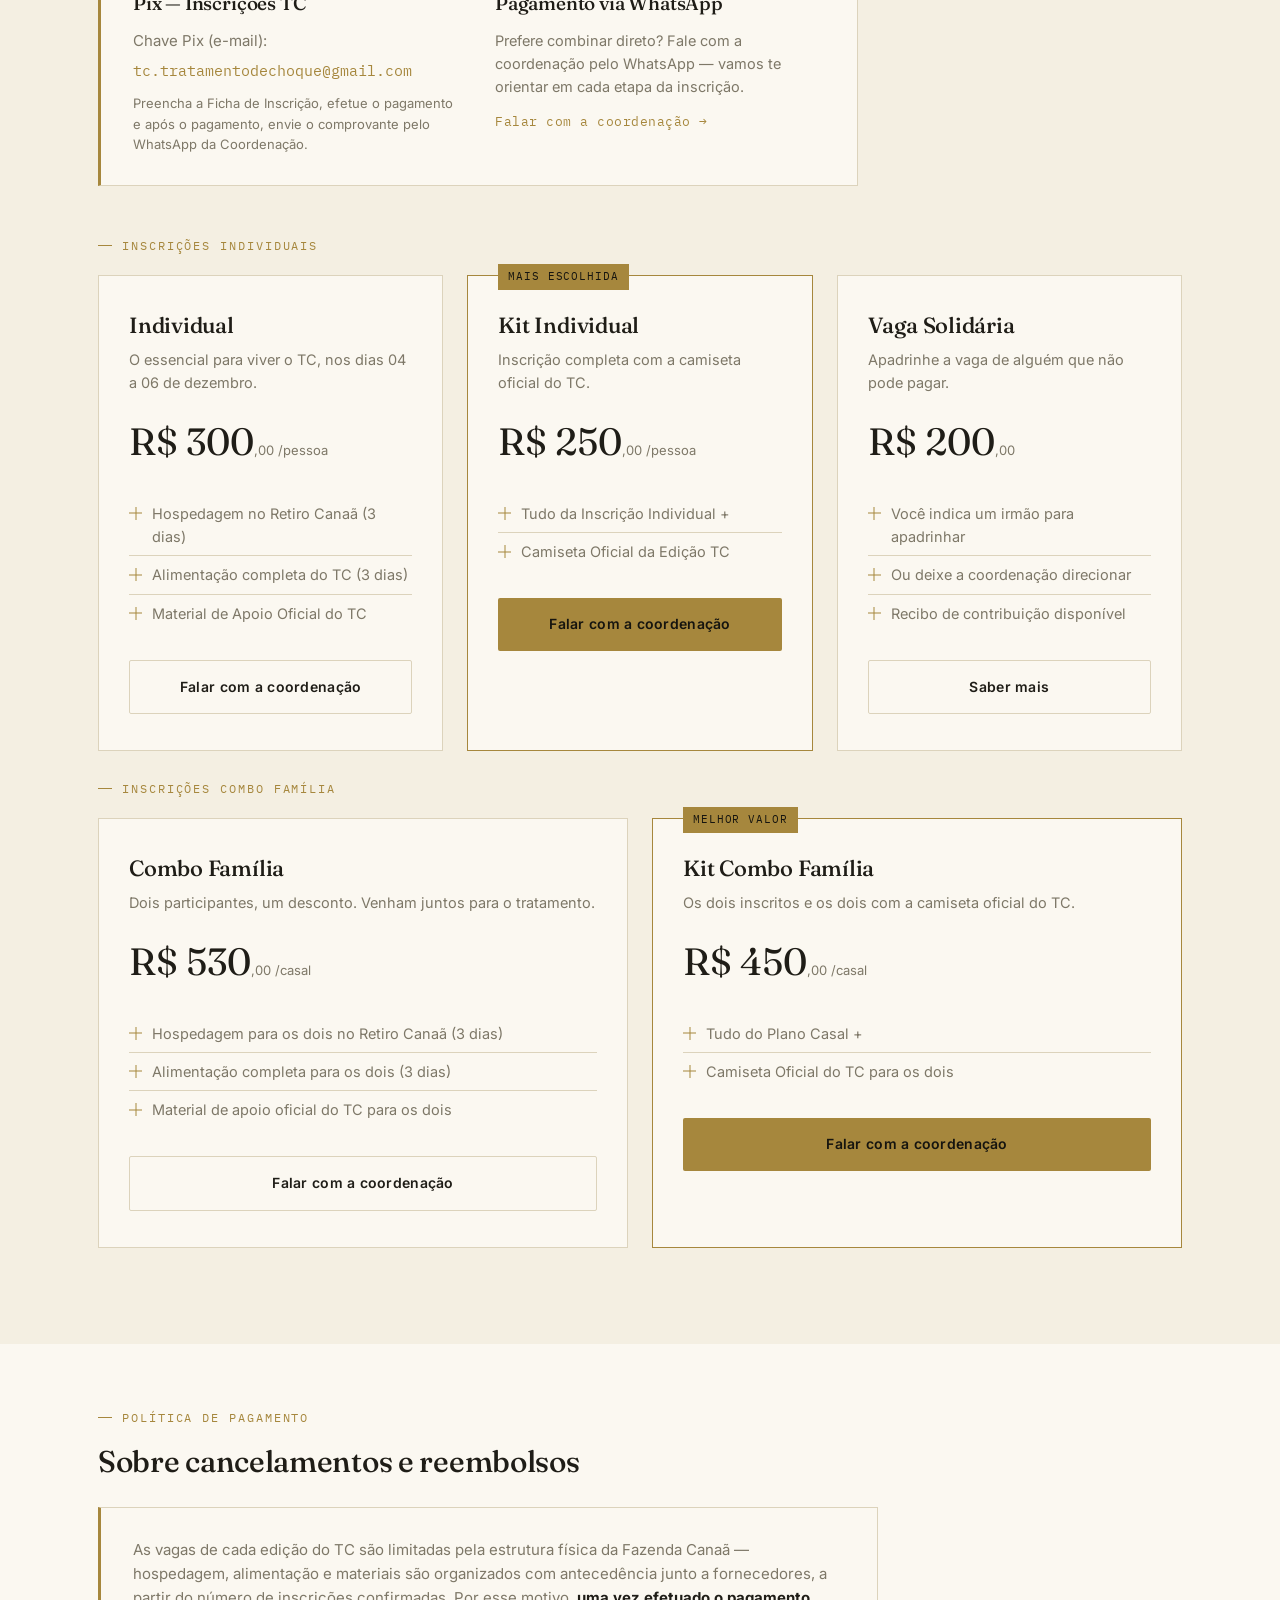
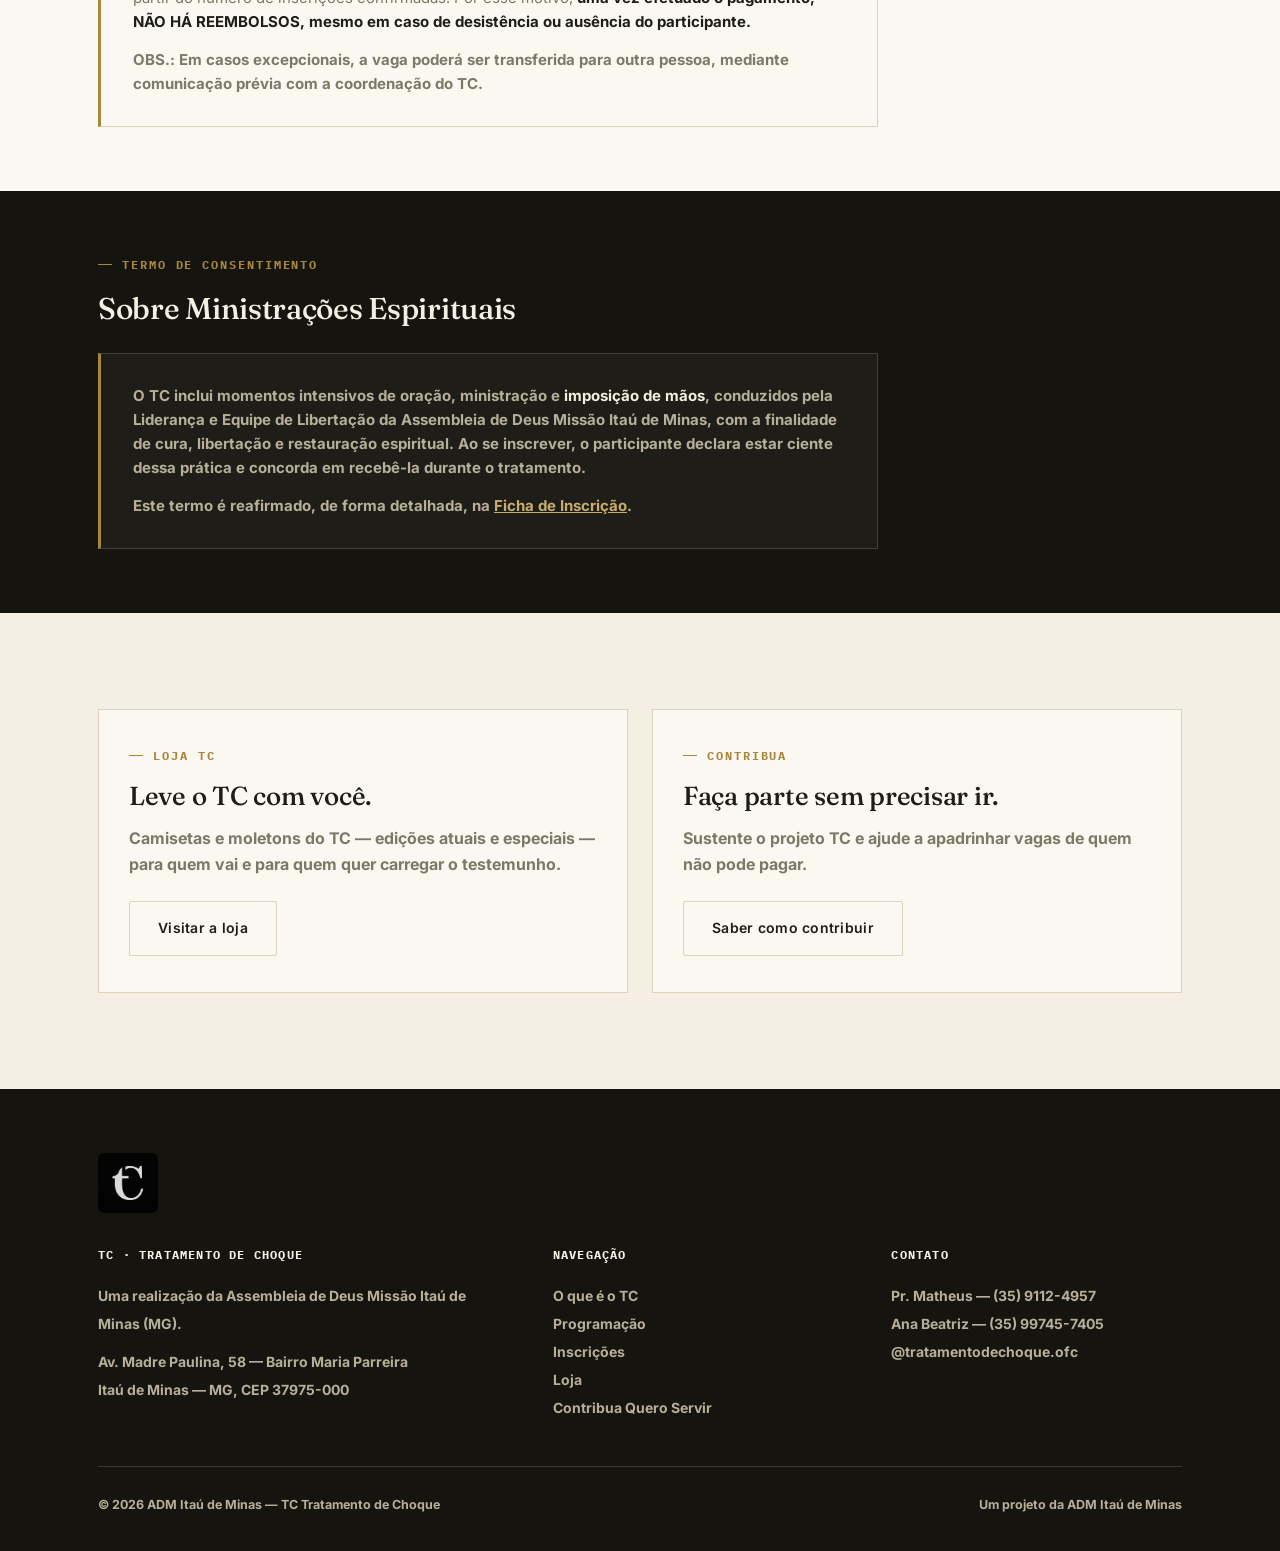
==== commit fd4af2cf: "Update index.html" ====
--- a/index.html
+++ b/index.html
@@ -26,7 +26,7 @@
       <a href="contribua.html">Contribua</a>
       <a href="servir.html">Quero Servir</a>
     </div>
-    <a href="inscricao.html" class="btn btn-gold" style="padding:11px 22px; font-size:13px; white-space:nowrap;">Inscreva-se</a>
+    
     <button class="navtoggle" id="navtoggle" aria-label="Menu" style="background:none;border:none;cursor:pointer;padding:8px;display:none;flex-direction:column;gap:5px;">
       <span style="display:block;width:24px;height:2px;background:var(--ivory);transition:.3s;"></span>
       <span style="display:block;width:24px;height:2px;background:var(--ivory);transition:.3s;"></span>
@@ -45,7 +45,7 @@
   <a href="loja.html" style="color:var(--ivory);font-size:18px;padding:18px 0;border-bottom:1px solid rgba(244,239,226,0.1);display:block;">Loja</a>
   <a href="contribua.html" style="color:var(--ivory);font-size:18px;padding:18px 0;border-bottom:1px solid rgba(244,239,226,0.1);display:block;">Contribua</a>
   <a href="servir.html" style="color:var(--gold-soft);font-size:18px;padding:18px 0;border-bottom:1px solid rgba(244,239,226,0.1);display:block;font-weight:600;">⚔️ Quero Servir</a>
-  <a href="inscricao.html" class="btn btn-gold" style="margin-top:28px;justify-content:center;font-size:16px;padding:16px;">Inscreva-se no TC9</a>
+  <a href="inscricao.html" class="btn btn-gold" style="margin-top:28px;justify-content:center;font-size:16px;padding:16px;">Inscreva-se no TC</a>
 </div>
 
 <script>
@@ -90,7 +90,7 @@
     <p class="lede" style="margin-top:24px; font-size:21px;">Três dias separados para tratar, na presença de Deus, aquilo que só Ele alcança!</p>
 
     <div class="hero-meta">
-      <span>📅 <b>24 — 26 DE SETEMBRO, 2026</b></span>
+      <span>📅 <b>04 — 06 DE DEZEMBRO, 2026</b></span>
       <span>📍 <b>RETIRO CANAÃ</b> · Município de Cássia, MG</span>
       <span>⛪ <b>Realização Assembleia de Deus Missão Itaú de Minas</b></span>
     </div>
@@ -116,7 +116,7 @@
       <h2>Um Tratamento de Verdade!</h2>
       <p class="lede" style="margin-top:22px;">O Tratamento de Choque (TC) é um processo de transformação espiritual promovido pela Assembleia de Deus Missão Itaú de Minas. Durante três dias, inteiramente separados da rotina, cada participante é conduzido por um caminho de Palavra, oração e ministração, permitindo que Deus trate profundamente áreas da vida que precisam de cura, libertação e restauração.</p>
       <p class="lede" style="margin-top:16px;">O TC não foi criado para ser apenas mais um evento no calendário da igreja. Ele é um processo. Assim como um tratamento médico exige tempo, entrega e acompanhamento para produzir resultados, o TC reserva três dias inteiros para que Deus alcance áreas da vida que, muitas vezes, permanecem intocadas pela correria do cotidiano. São dias em que o céu encontra espaço para tratar aquilo que a rotina frequentemente impede de ser enfrentado. E o Tratamento não acaba no terceiro dia...</p>
-      <p class="lede" style="margin-top:16px;">Agora, chegamos à 9ª edição carregando a certeza de que Deus continua fazendo o mesmo que fez desde o início. Ao longo das oito edições anteriores, centenas de vidas foram alcançadas e transformadas, testemunhando curas, libertações, restaurações de famílias, reconciliações e novos começos. Cada história vivida até aqui fortalece nossa convicção de que o TC é um lugar de encontro com Deus, onde vidas são tratadas de dentro para fora e histórias são transformadas para sempre.</p>
+      <p class="lede" style="margin-top:16px;">Agora, chegamos à 11ª edição carregando a certeza de que Deus continua fazendo o mesmo que fez desde o início. Ao longo das oito edições anteriores, centenas de vidas foram alcançadas e transformadas, testemunhando curas, libertações, restaurações de famílias, reconciliações e novos começos. Cada história vivida até aqui fortalece nossa convicção de que o TC é um lugar de encontro com Deus, onde vidas são tratadas de dentro para fora e histórias são transformadas para sempre.</p>
     <div>
       <div class="stat-mini-grid">
         <div class="stat-mini"><b>Sexta</b><span>Check-in na Igreja sede em Itaú de Minas e abertura do Tratamento de Choque no Retiro Canaã</span></div>
@@ -235,7 +235,7 @@
       </div>
       <div class="testi-card">
         <span class="testi-tag">Registro · TC-08</span>
-        <p class="testi-quote">"Foi tão lindo, tão maravilhoso, tão inesquecível tudo o que aconteceu lá. É tremendo o agir de Deus! É chocante. Meu esposo tinha falado: vamos só esta vez. Mas Deus é tão lindo que já vamos servir no próximo! Estaremos no TC9 servindo — Glória a Deus!"</p>
+        <p class="testi-quote">"Foi tão lindo, tão maravilhoso, tão inesquecível tudo o que aconteceu lá. É tremendo o agir de Deus! É chocante. Meu esposo tinha falado: vamos só esta vez. Mas Deus é tão lindo que já vamos servir no próximo! Estaremos no TC servindo — Glória a Deus!"</p>
         <div class="testi-name"><b>Cirlene</b> — TC8</div>
       </div>
     </div>
@@ -248,7 +248,7 @@
 <!-- ============== INSCRIÇÕES ============== -->
 <section class="section section--ivory" id="inscricoes">
   <div class="wrap">
-    <div class="eyebrow">Inscrições · TC9 — Edição atual</div>
+    <div class="eyebrow">Inscrições · TC11 — Edição atual</div>
     <h2>Garanta seu lugar<br>no tratamento.</h2>
 
     <div class="policy-block" style="margin: 30px 0 28px; max-width:760px;">
@@ -258,7 +258,7 @@
 
     <div class="policy-block" style="margin: 0 0 50px; max-width:760px; display:flex; flex-wrap:wrap; gap:32px; align-items:flex-start;">
       <div style="flex:1; min-width:220px;">
-        <h4>Pix — Inscrições TC9</h4>
+        <h4>Pix — Inscrições TC</h4>
         <p style="margin-top:6px;">Chave Pix (e-mail):</p>
         <p style="margin-top:6px; font-family:var(--mono); font-size:15px; color:var(--gold);">tc.tratamentodechoque@gmail.com</p>
         <p style="margin-top:10px; font-size:13px; color:var(--stone);">Preencha a Ficha de Inscrição, efetue o pagamento e após o pagamento, envie o comprovante pelo WhatsApp da Coordenação.</p>
@@ -266,7 +266,7 @@
       <div style="flex:1; min-width:220px;">
         <h4>Pagamento via WhatsApp</h4>
         <p style="margin-top:6px; font-size:14.5px;">Prefere combinar direto? Fale com a coordenação pelo WhatsApp — vamos te orientar em cada etapa da inscrição.</p>
-        <a href="https://wa.me/553591124957?text=Ol%C3%A1!%20Vi%20o%20site%20do%20TC%20e%20gostaria%20de%20me%20inscrever%20no%20TC9%20(24%20a%2026%20de%20julho).%20Pode%20me%20ajudar%3F" target="_blank" class="btn-ghost" style="display:inline-flex; margin-top:14px;">Falar com a coordenação</a>
+        <a href="https://wa.me/553591124957?text=Ol%C3%A1!%20Vi%20o%20site%20do%20TC%20e%20gostaria%20de%20me%20inscrever%20no%20TC%20(24%20a%2026%20de%20julho).%20Pode%20me%20ajudar%3F" target="_blank" class="btn-ghost" style="display:inline-flex; margin-top:14px;">Falar com a coordenação</a>
       </div>
     </div>
 
@@ -275,32 +275,32 @@
     <div class="grid3" style="margin-bottom:28px;">
       <div class="card">
         <h3>Individual</h3>
-        <p style="color:var(--stone); font-size:14.5px; margin-top:8px;">O essencial para viver o TC9, nos dias 24 a 26 de setembro.</p>
-        <div class="price">R$ 250<small>,00 /pessoa</small></div>
+        <p style="color:var(--stone); font-size:14.5px; margin-top:8px;">O essencial para viver o TC, nos dias 04 a 06 de dezembro.</p>
+        <div class="price">R$ 300<small>,00 /pessoa</small></div>
         <ul>
           <li><span class="mark"></span>Hospedagem no Retiro Canaã (3 dias)</li>
           <li><span class="mark"></span>Alimentação completa do TC (3 dias)</li>
-          <li><span class="mark"></span>Material de Apoio Oficial do TC9</li>
+          <li><span class="mark"></span>Material de Apoio Oficial do TC</li>
         </ul>
-        <a href="https://wa.me/553591124957?text=Ol%C3%A1!%20Vi%20o%20site%20do%20TC%20e%20gostaria%20de%20me%20inscrever%20no%20TC9%20(24%20a%2026%20de%20julho).%20Pode%20me%20ajudar%3F" target="_blank" class="btn btn-line btn-block">Falar com a coordenação</a>
+        <a href="https://wa.me/553591124957?text=Ol%C3%A1!%20Vi%20o%20site%20do%20TC%20e%20gostaria%20de%20me%20inscrever%20no%20TC%20(24%20a%2026%20de%20julho).%20Pode%20me%20ajudar%3F" target="_blank" class="btn btn-line btn-block">Falar com a coordenação</a>
       </div>
 
       <div class="card card-featured">
         <span class="card-tag">Mais escolhida</span>
         <h3>Kit Individual</h3>
-        <p style="color:var(--stone); font-size:14.5px; margin-top:8px;">Inscrição completa com a camiseta oficial do TC9.</p>
-        <div class="price">R$ 300<small>,00 /pessoa</small></div>
+        <p style="color:var(--stone); font-size:14.5px; margin-top:8px;">Inscrição completa com a camiseta oficial do TC.</p>
+        <div class="price">R$ 250<small>,00 /pessoa</small></div>
         <ul>
           <li><span class="mark"></span>Tudo da Inscrição Individual +</li>
-          <li><span class="mark"></span>Camiseta Oficial da Edição TC9</li>
+          <li><span class="mark"></span>Camiseta Oficial da Edição TC</li>
         </ul>
-        <a href="https://wa.me/553591124957?text=Ol%C3%A1!%20Vi%20o%20site%20do%20TC%20e%20gostaria%20de%20me%20inscrever%20no%20TC9%20(24%20a%2026%20de%20julho).%20Pode%20me%20ajudar%3F" target="_blank" class="btn btn-gold btn-block">Falar com a coordenação</a>
+        <a href="https://wa.me/553591124957?text=Ol%C3%A1!%20Vi%20o%20site%20do%20TC%20e%20gostaria%20de%20me%20inscrever%20no%20TC%20(24%20a%2026%20de%20julho).%20Pode%20me%20ajudar%3F" target="_blank" class="btn btn-gold btn-block">Falar com a coordenação</a>
       </div>
 
       <div class="card">
         <h3>Vaga Solidária</h3>
         <p style="color:var(--stone); font-size:14.5px; margin-top:8px;">Apadrinhe a vaga de alguém que não pode pagar.</p>
-        <div class="price">R$ 250<small>,00</small></div>
+        <div class="price">R$ 200<small>,00</small></div>
         <ul>
           <li><span class="mark"></span>Você indica um irmão para apadrinhar</li>
           <li><span class="mark"></span>Ou deixe a coordenação direcionar</li>
@@ -316,25 +316,25 @@
       <div class="card">
         <h3>Combo Família</h3>
         <p style="color:var(--stone); font-size:14.5px; margin-top:8px;">Dois participantes, um desconto. Venham juntos para o tratamento.</p>
-        <div class="price">R$ 450<small>,00 /casal</small></div>
+        <div class="price">R$ 530<small>,00 /casal</small></div>
         <ul>
           <li><span class="mark"></span>Hospedagem para os dois no Retiro Canaã (3 dias)</li>
           <li><span class="mark"></span>Alimentação completa para os dois (3 dias)</li>
-          <li><span class="mark"></span>Material de apoio oficial do TC9 para os dois</li>
+          <li><span class="mark"></span>Material de apoio oficial do TC para os dois</li>
         </ul>
-        <a href="https://wa.me/553591124957?text=Ol%C3%A1!%20Vi%20o%20site%20do%20TC%20e%20gostaria%20de%20me%20inscrever%20no%20TC9%20(24%20a%2026%20de%20julho).%20Pode%20me%20ajudar%3F" target="_blank" class="btn btn-line btn-block">Falar com a coordenação</a>
+        <a href="https://wa.me/553591124957?text=Ol%C3%A1!%20Vi%20o%20site%20do%20TC%20e%20gostaria%20de%20me%20inscrever%20no%20TC%20(24%20a%2026%20de%20julho).%20Pode%20me%20ajudar%3F" target="_blank" class="btn btn-line btn-block">Falar com a coordenação</a>
       </div>
 
       <div class="card card-featured">
         <span class="card-tag">Melhor valor</span>
         <h3>Kit Combo Família</h3>
-        <p style="color:var(--stone); font-size:14.5px; margin-top:8px;">Os dois inscritos e os dois com a camiseta oficial do TC9.</p>
-        <div class="price">R$ 530<small>,00 /casal</small></div>
+        <p style="color:var(--stone); font-size:14.5px; margin-top:8px;">Os dois inscritos e os dois com a camiseta oficial do TC.</p>
+        <div class="price">R$ 450<small>,00 /casal</small></div>
         <ul>
           <li><span class="mark"></span>Tudo do Plano Casal +</li>
-          <li><span class="mark"></span>Camiseta Oficial do TC9 para os dois</li>
+          <li><span class="mark"></span>Camiseta Oficial do TC para os dois</li>
         </ul>
-        <a href="https://wa.me/553591124957?text=Ol%C3%A1!%20Vi%20o%20site%20do%20TC%20e%20gostaria%20de%20me%20inscrever%20no%20TC9%20(24%20a%2026%20de%20julho).%20Pode%20me%20ajudar%3F" target="_blank" class="btn btn-gold btn-block">Falar com a coordenação</a>
+        <a href="https://wa.me/553591124957?text=Ol%C3%A1!%20Vi%20o%20site%20do%20TC%20e%20gostaria%20de%20me%20inscrever%20no%20TC%20(24%20a%2026%20de%20julho).%20Pode%20me%20ajudar%3F" target="_blank" class="btn btn-gold btn-block">Falar com a coordenação</a>
       </div>
     </div>
   </div>
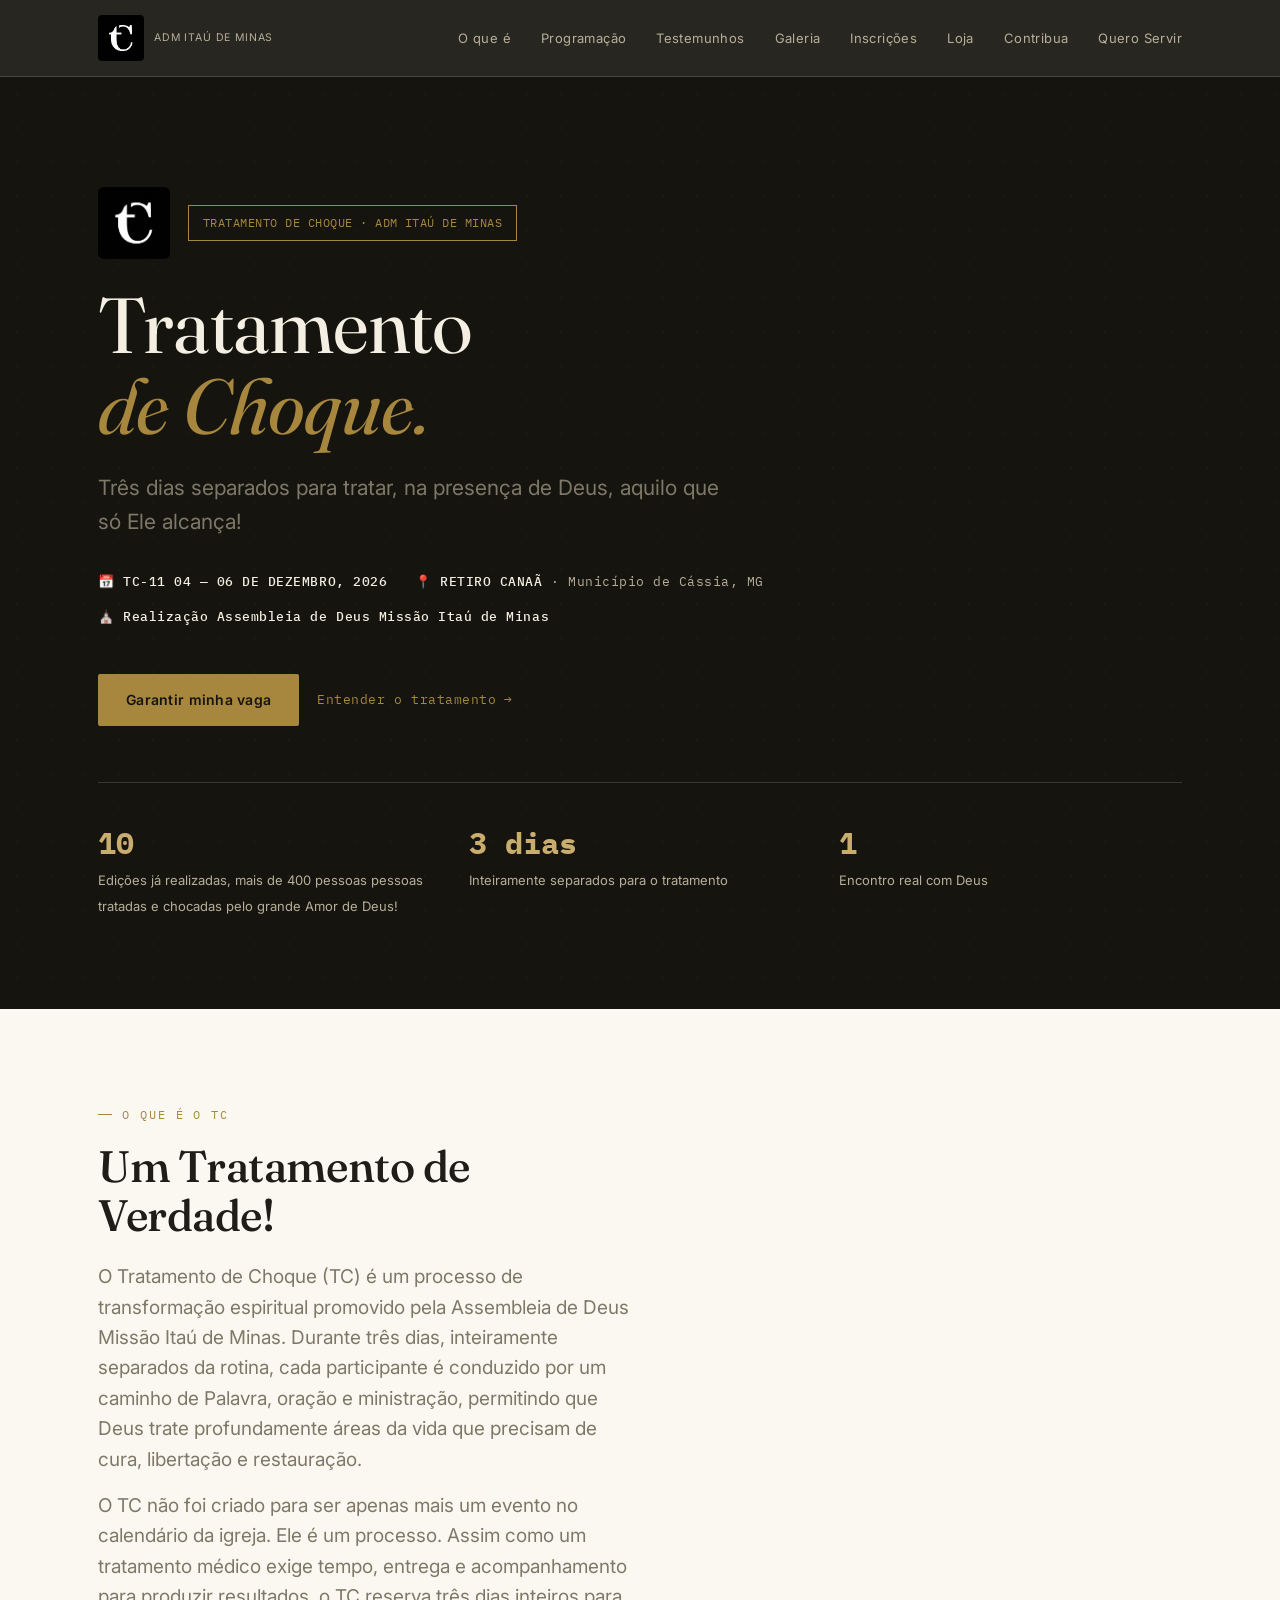
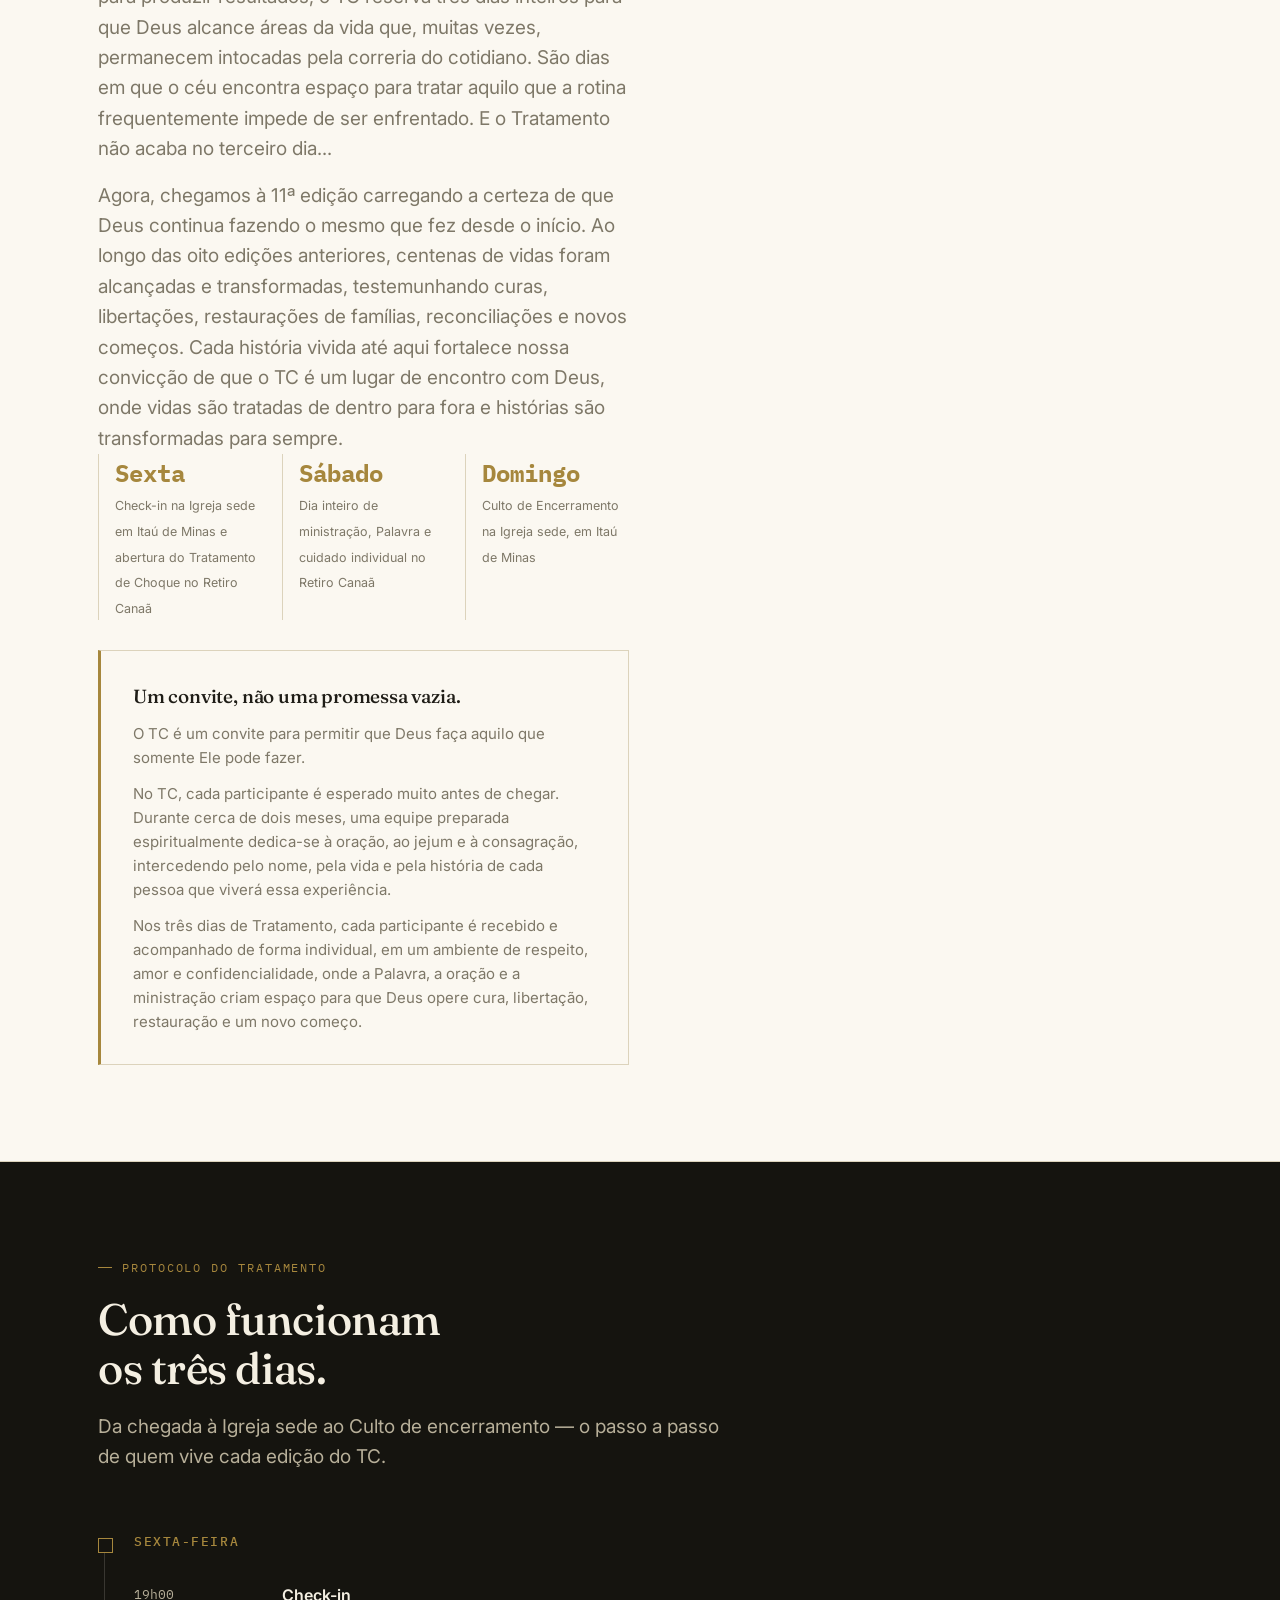
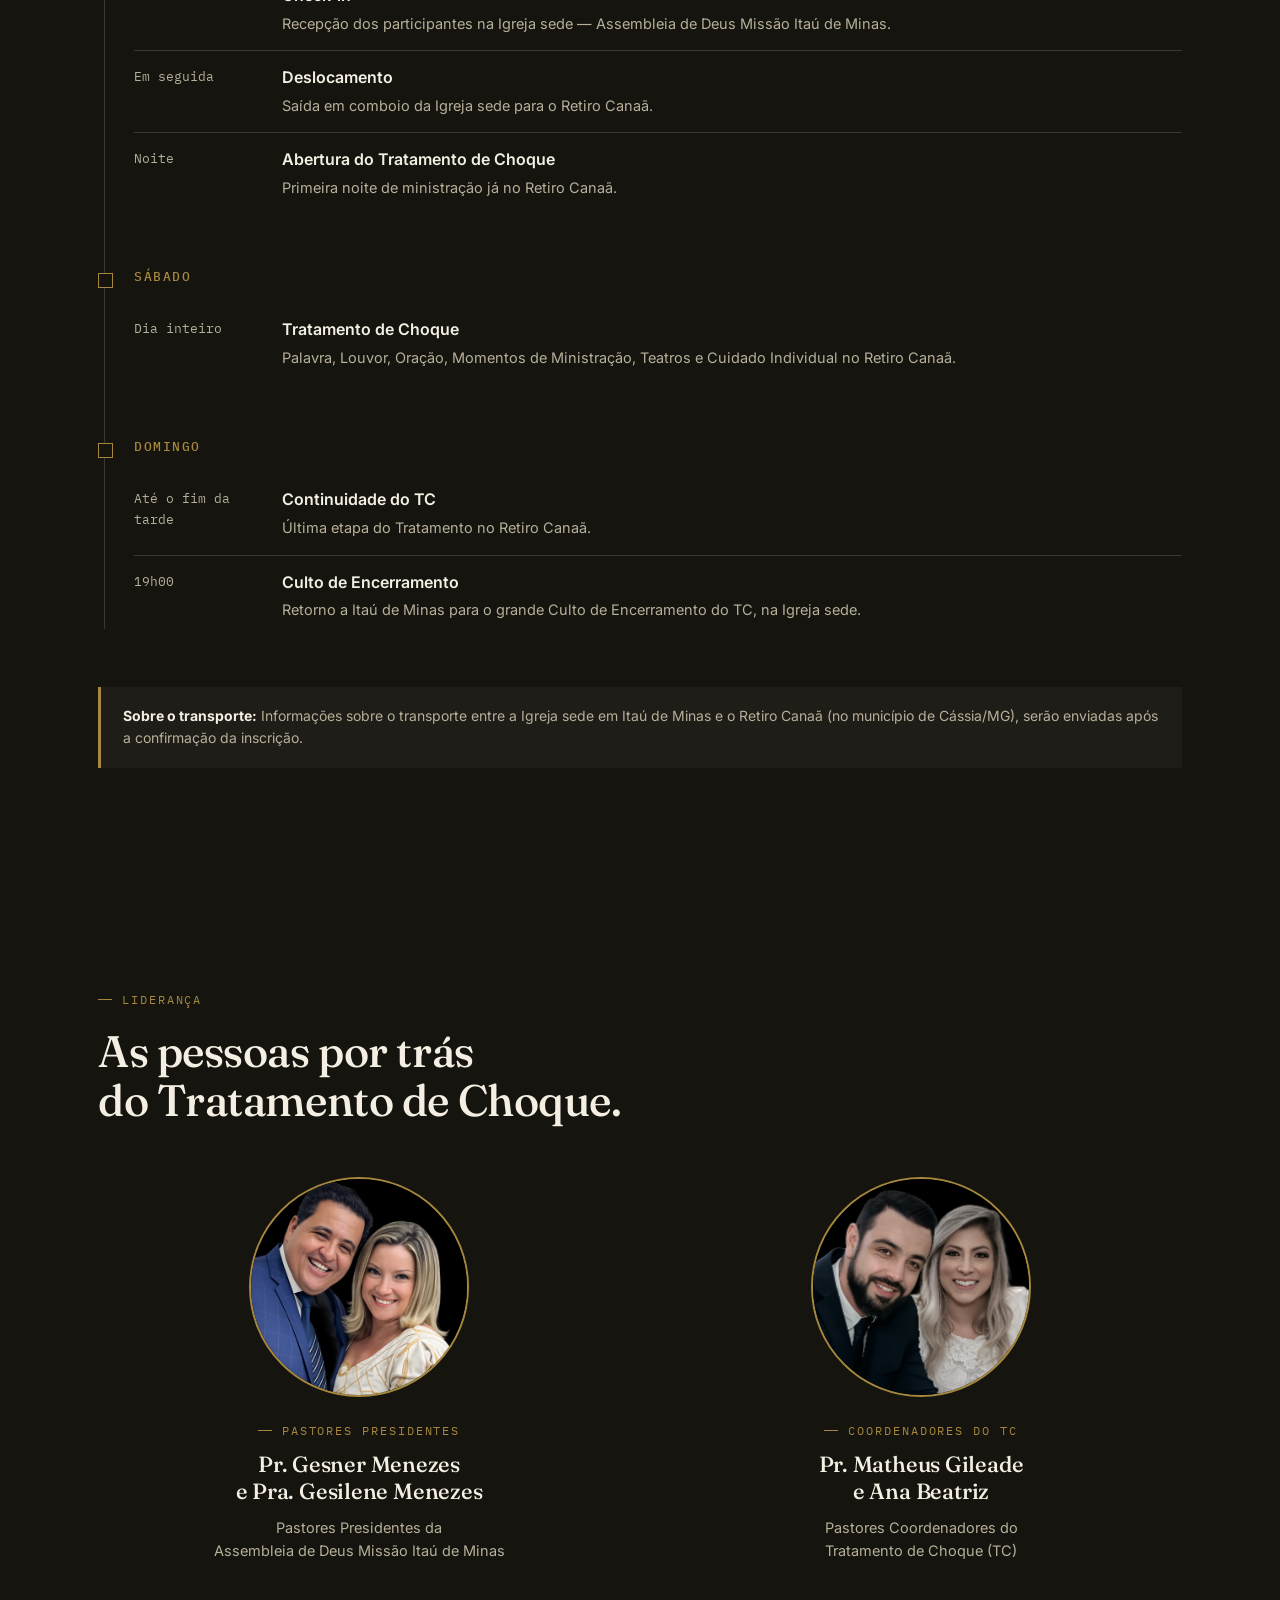
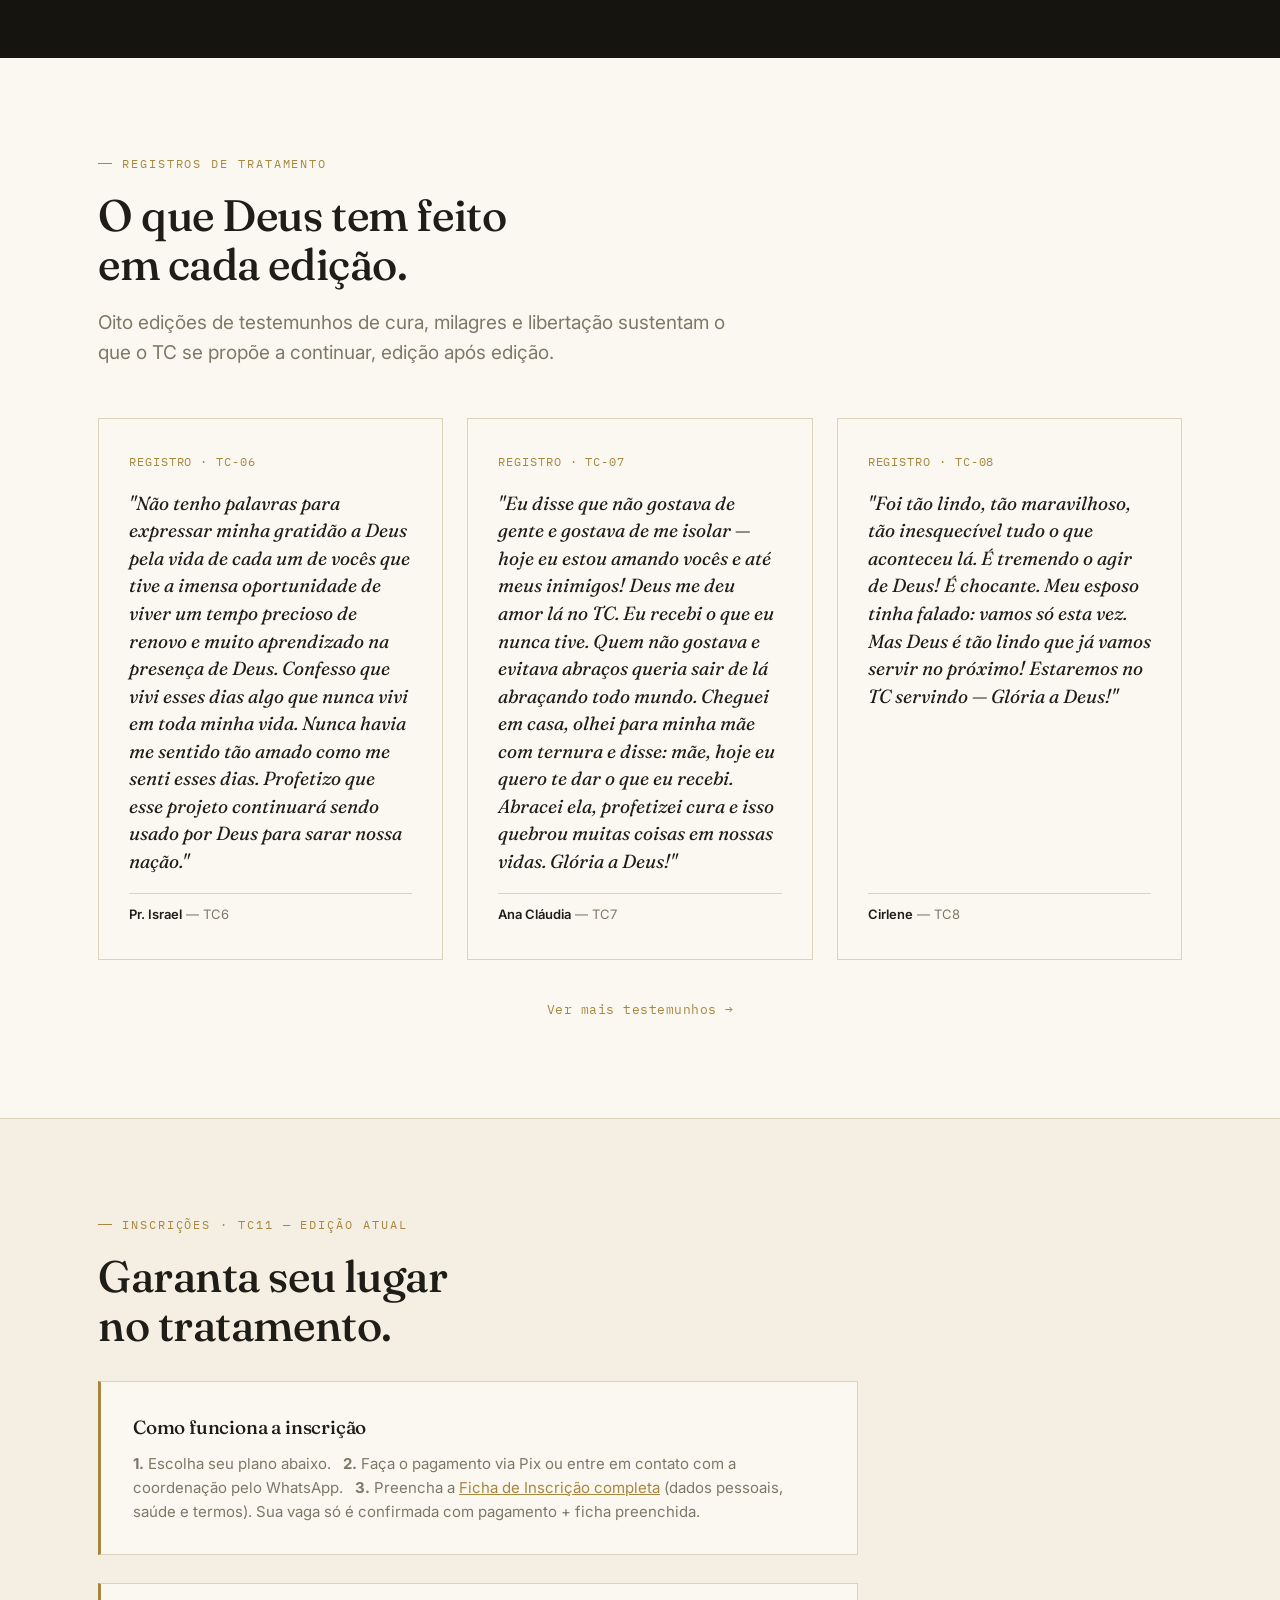
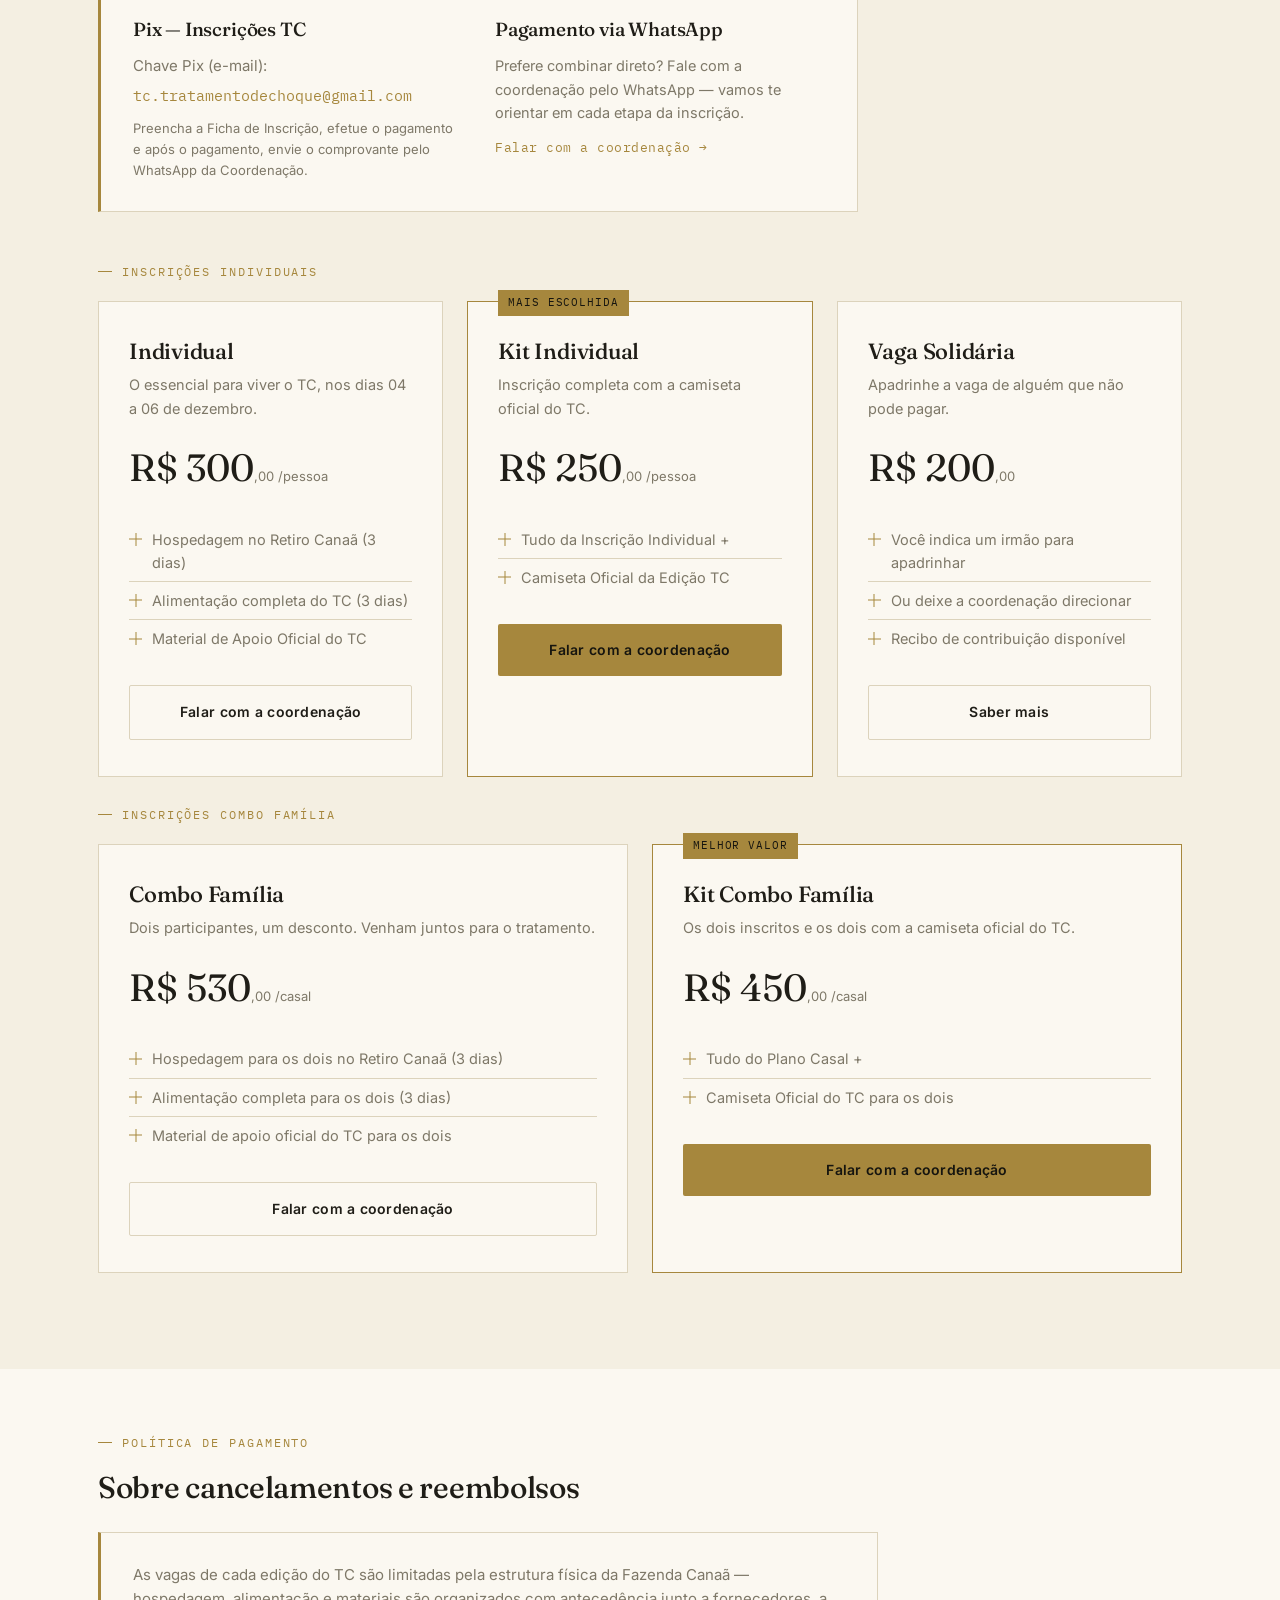
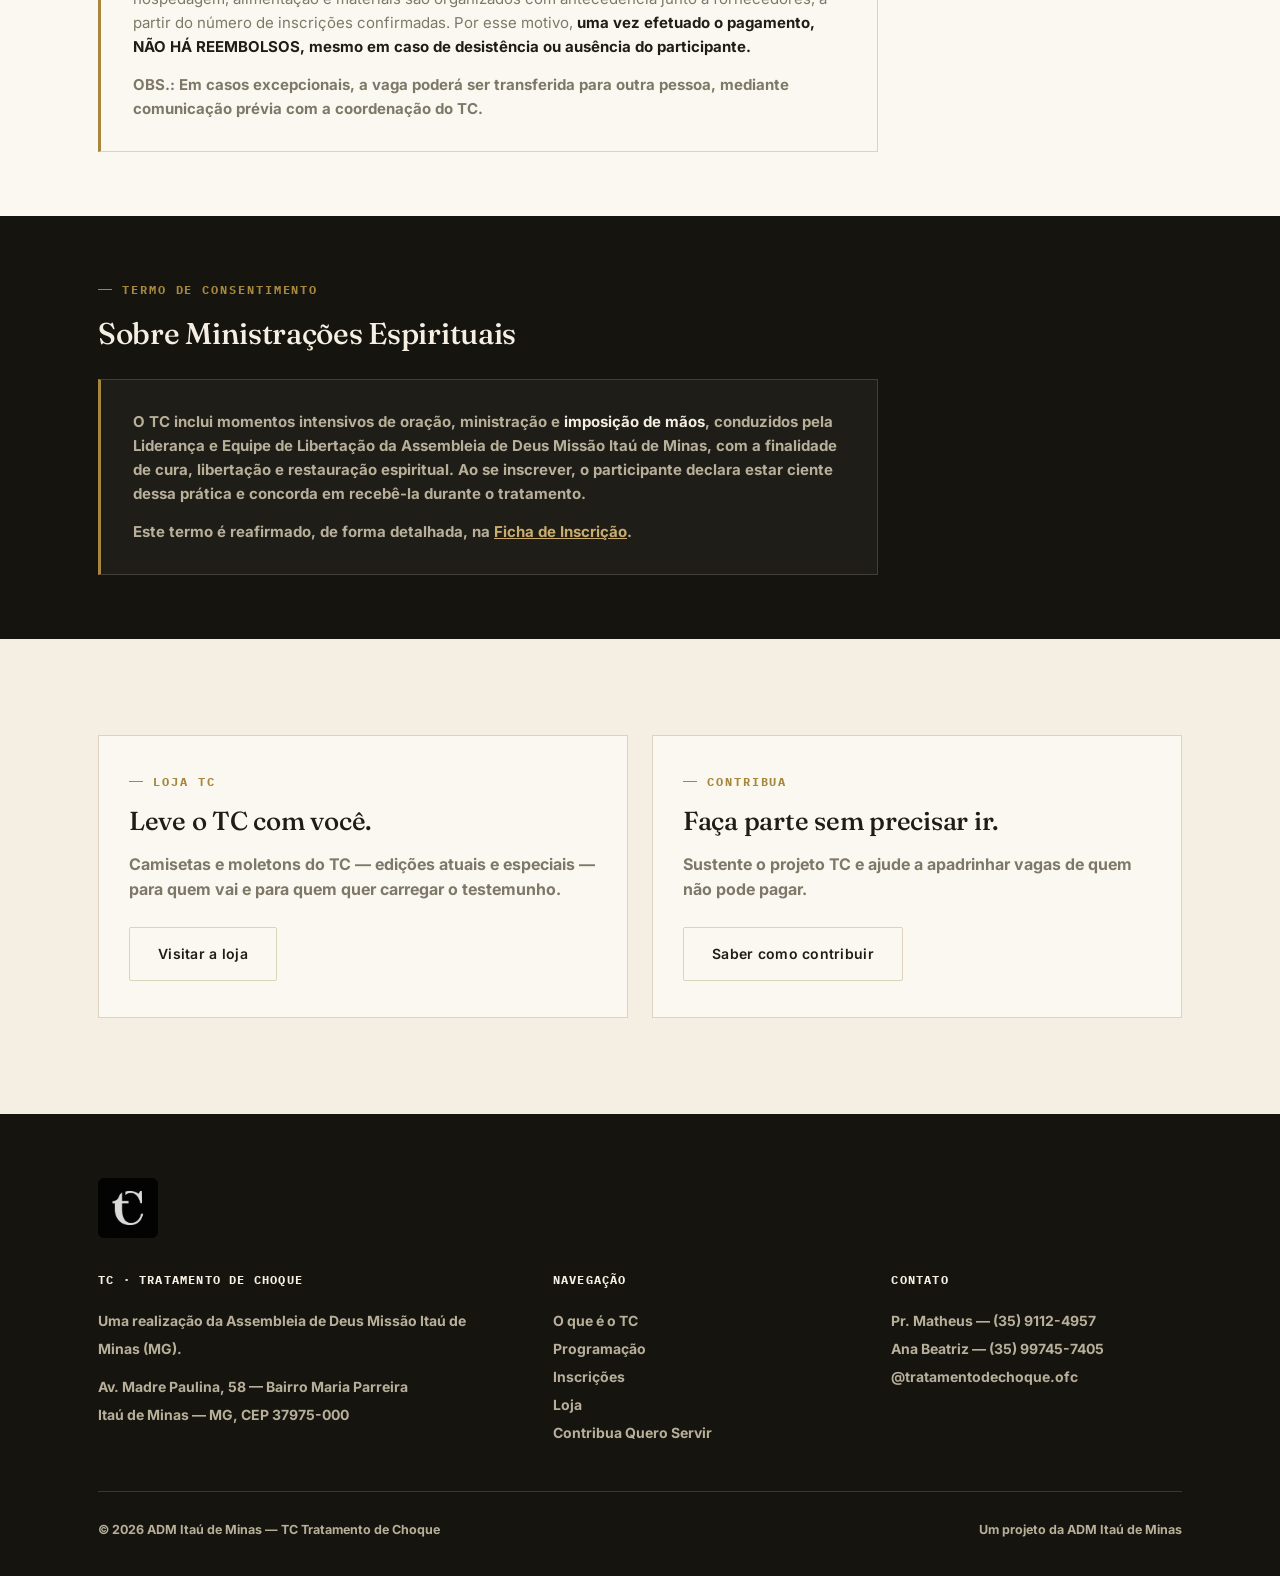
==== commit 289ec9c6: "Update index.html" ====
--- a/index.html
+++ b/index.html
@@ -90,7 +90,7 @@
     <p class="lede" style="margin-top:24px; font-size:21px;">Três dias separados para tratar, na presença de Deus, aquilo que só Ele alcança!</p>
 
     <div class="hero-meta">
-      <span>📅 <b>04 — 06 DE DEZEMBRO, 2026</b></span>
+      <span>📅 <b>TC-11 04 — 06 DE DEZEMBRO, 2026</b></span>
       <span>📍 <b>RETIRO CANAÃ</b> · Município de Cássia, MG</span>
       <span>⛪ <b>Realização Assembleia de Deus Missão Itaú de Minas</b></span>
     </div>
@@ -101,7 +101,7 @@
     </div>
 
     <div class="stats">
-      <div class="stat"><b>09</b><span>Edições já realizadas</span></div>
+      <div class="stat"><b>10</b><span>Edições já realizadas, mais de 400 pessoas pessoas tratadas e chocadas pelo grande Amor de Deus!</span></div>
       <div class="stat"><b>3 dias</b><span>Inteiramente separados para o tratamento</span></div>
       <div class="stat"><b>1</b><span>Encontro real com Deus</span></div>
     </div>
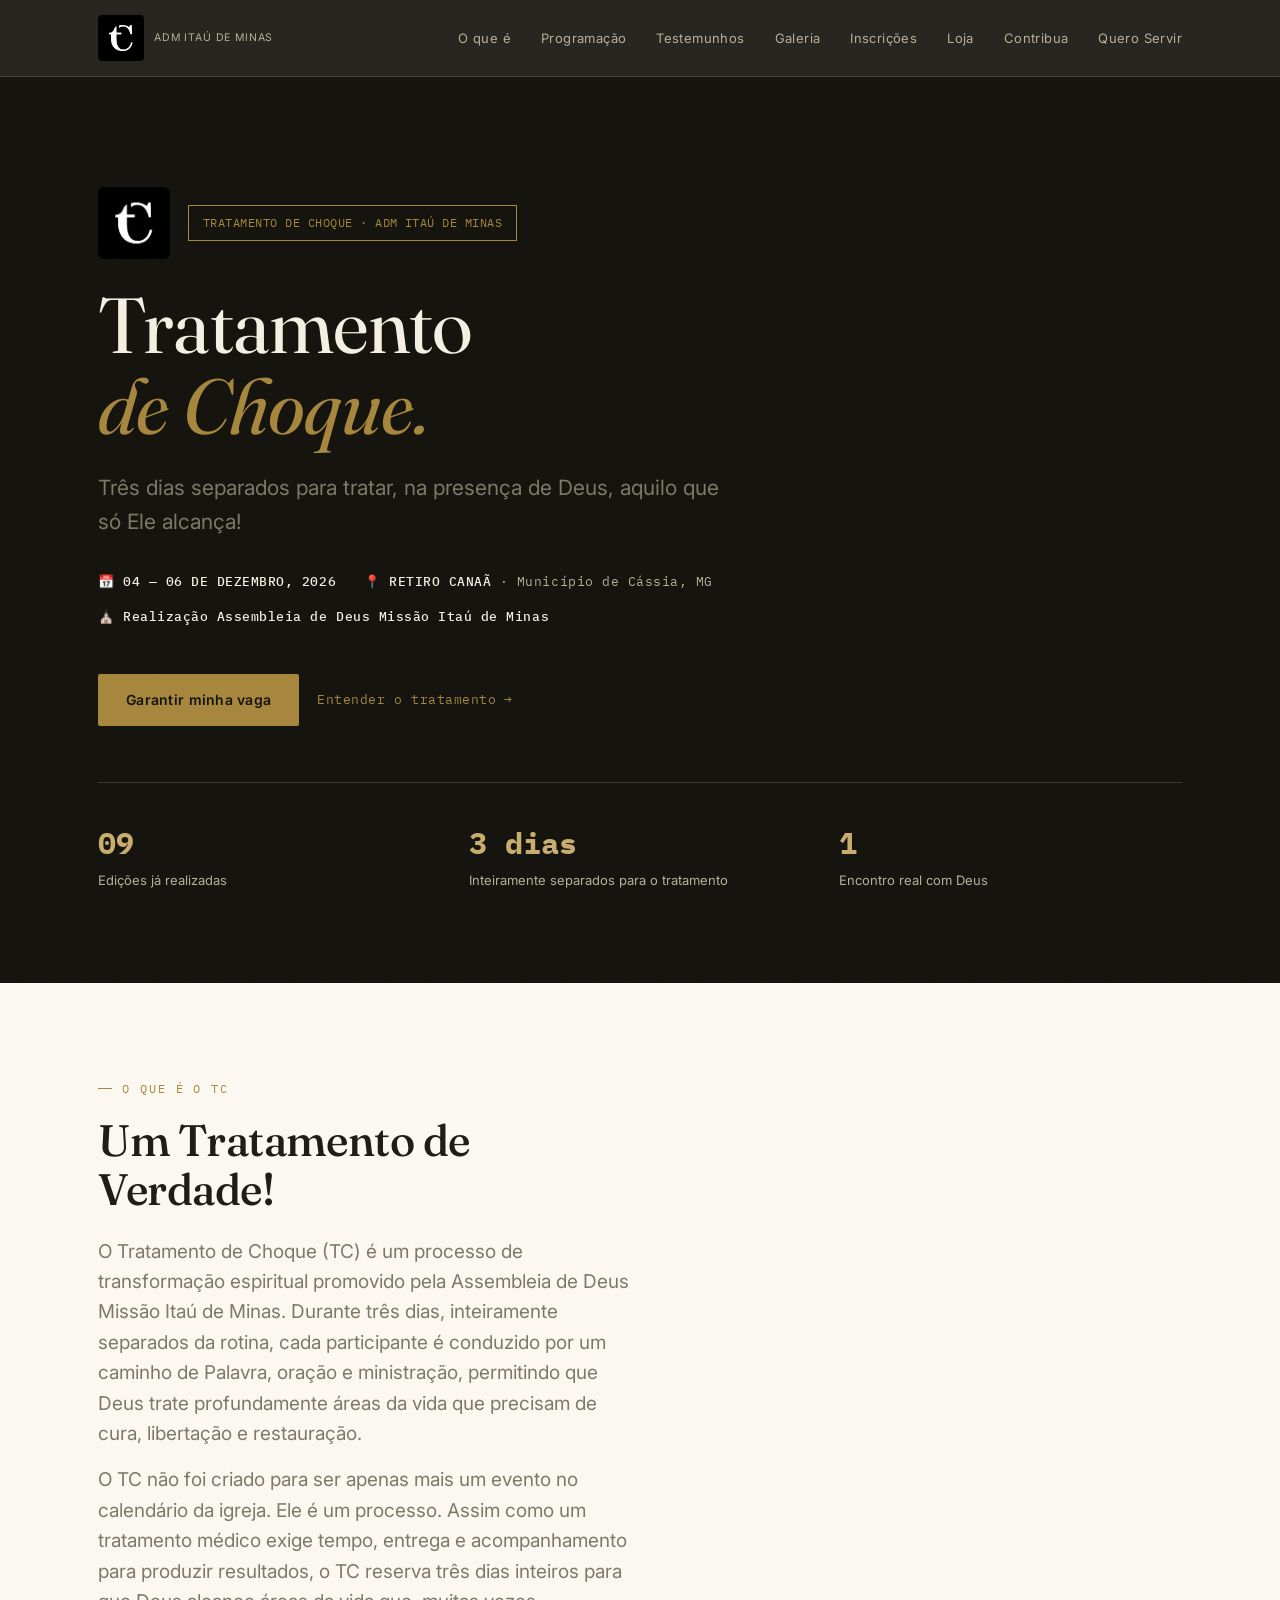
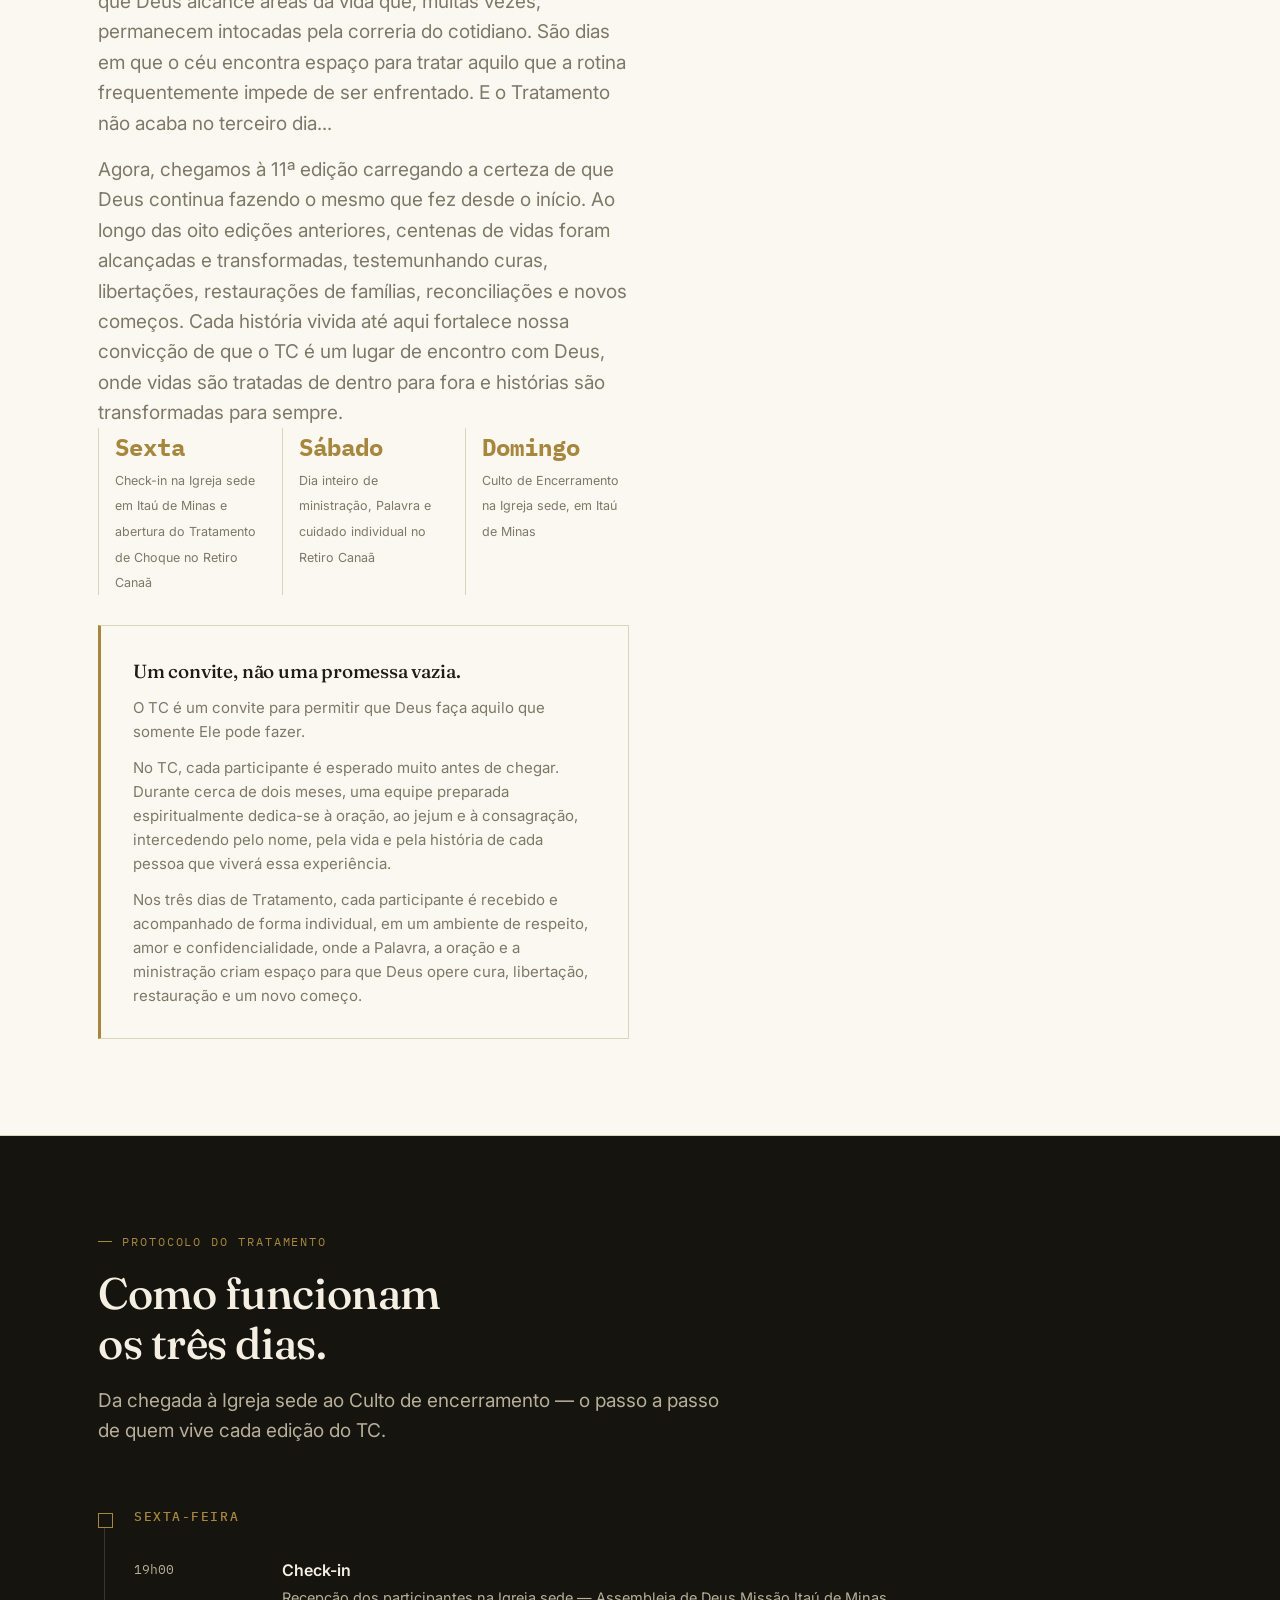
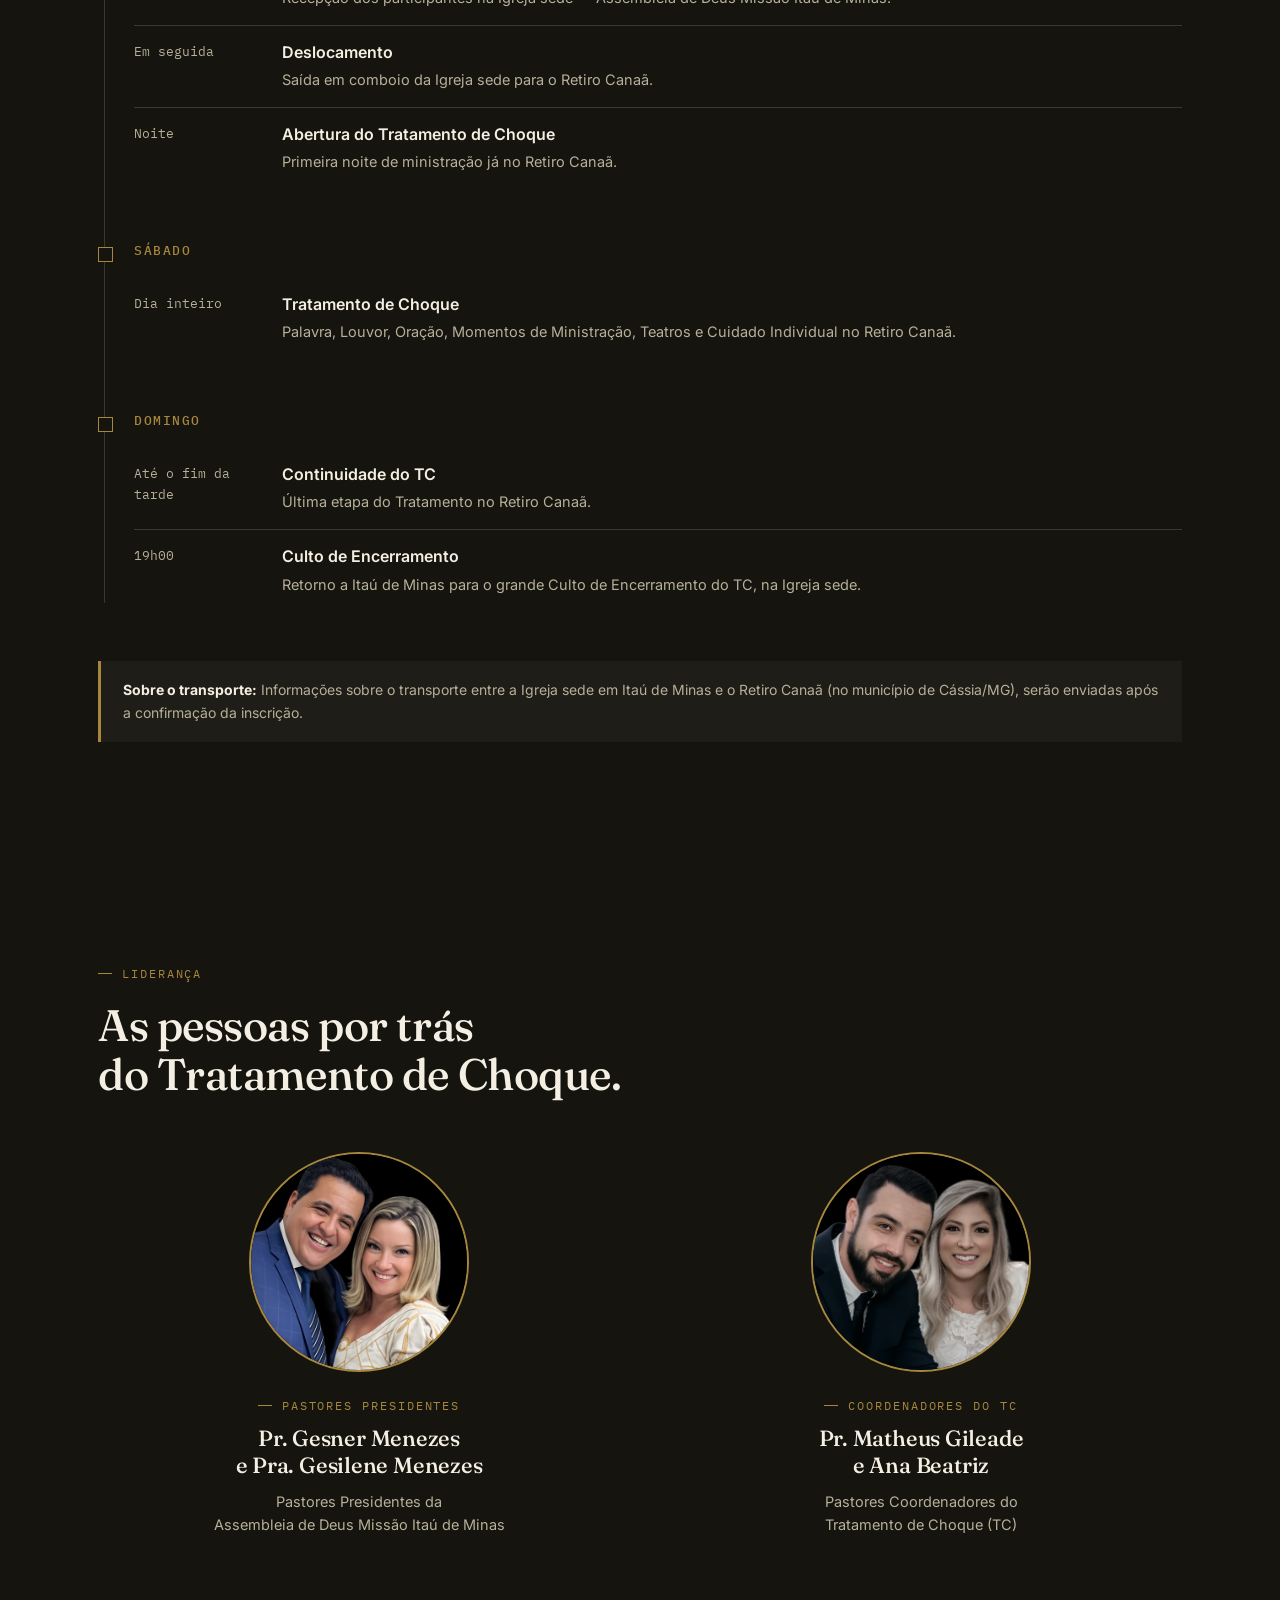
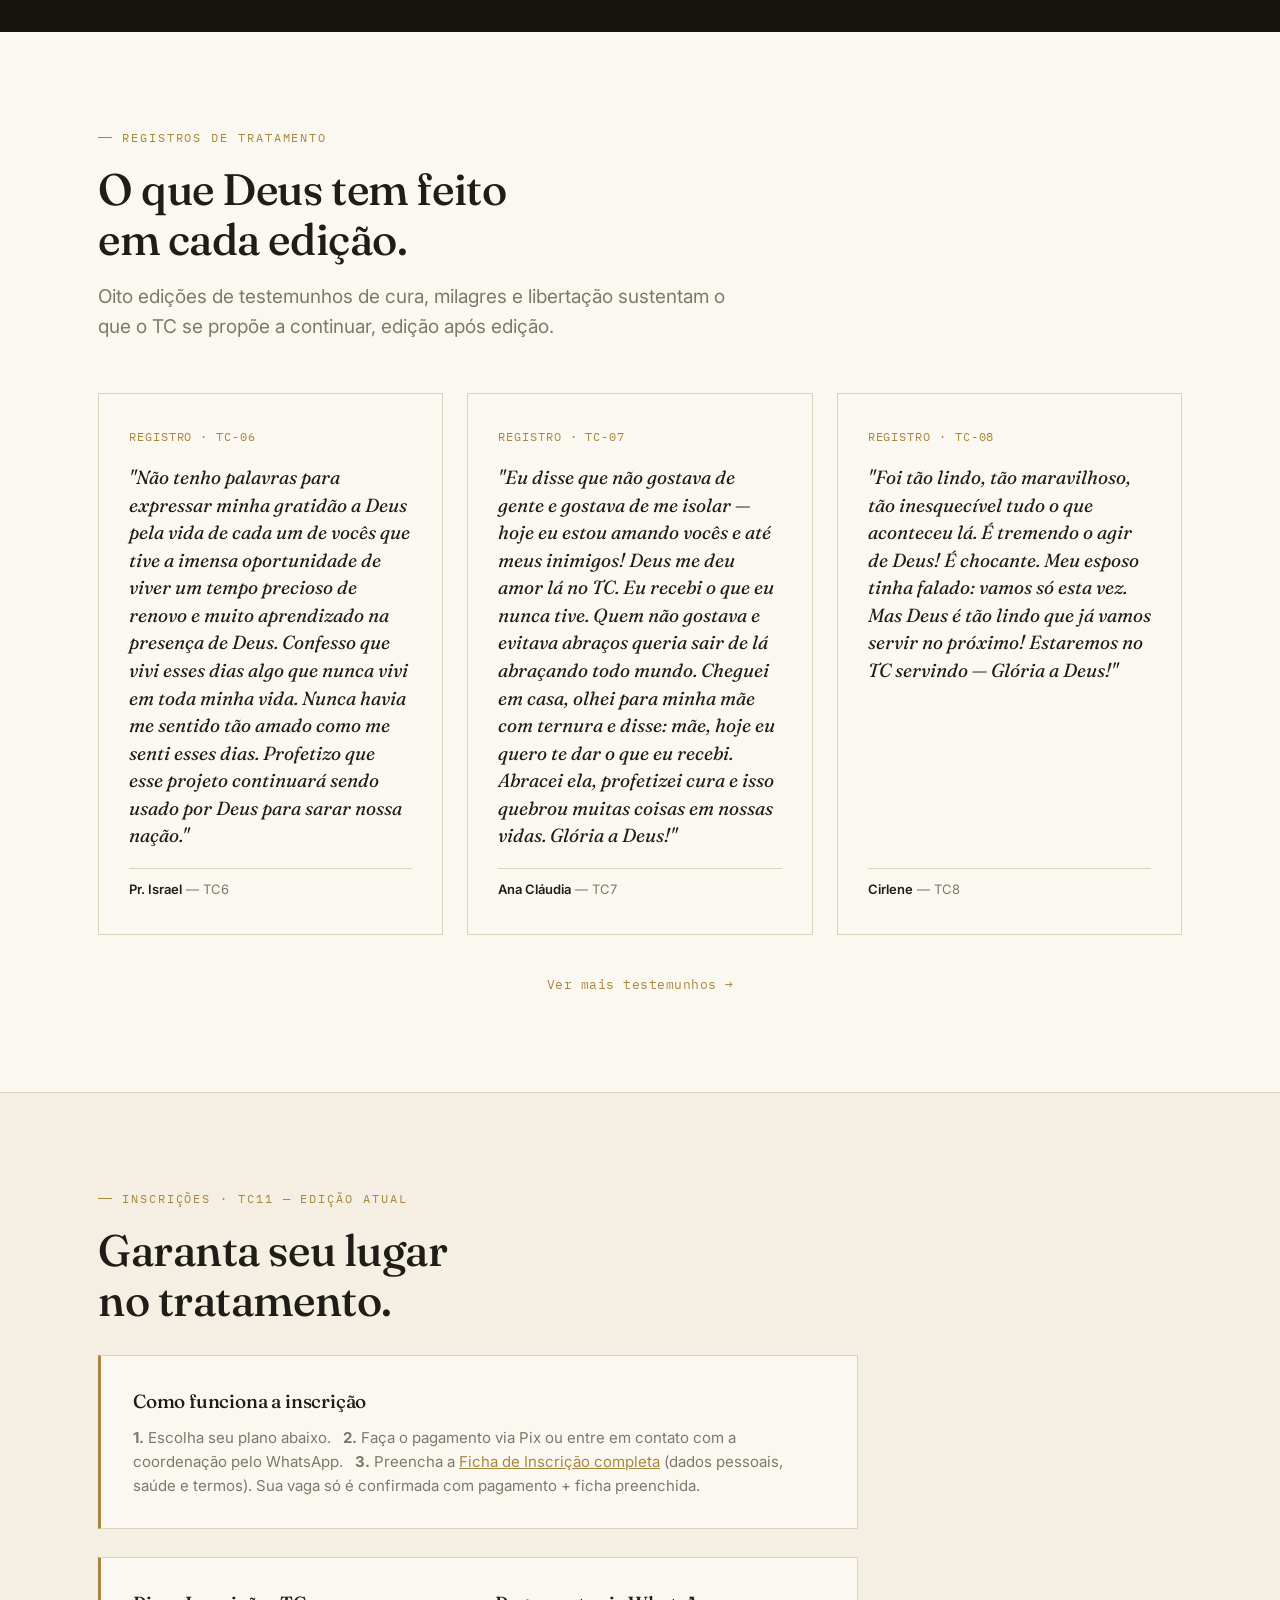
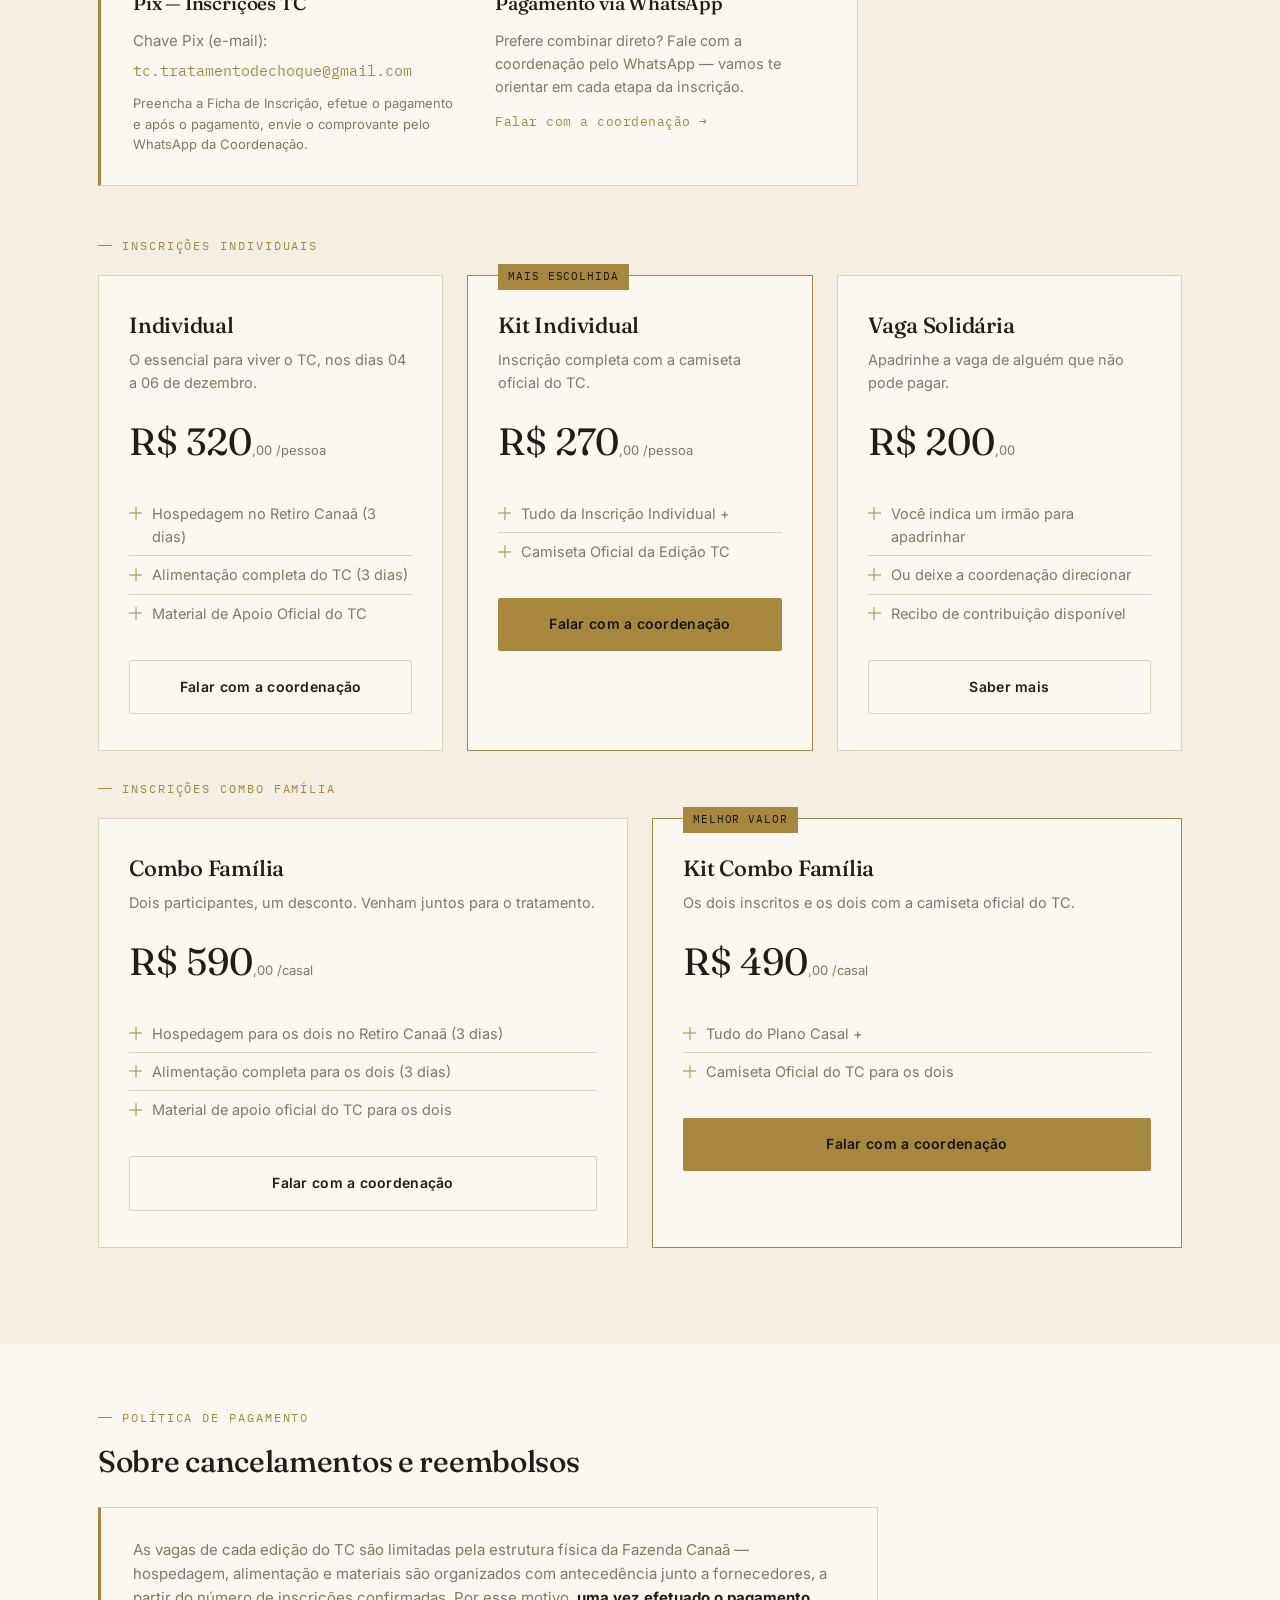
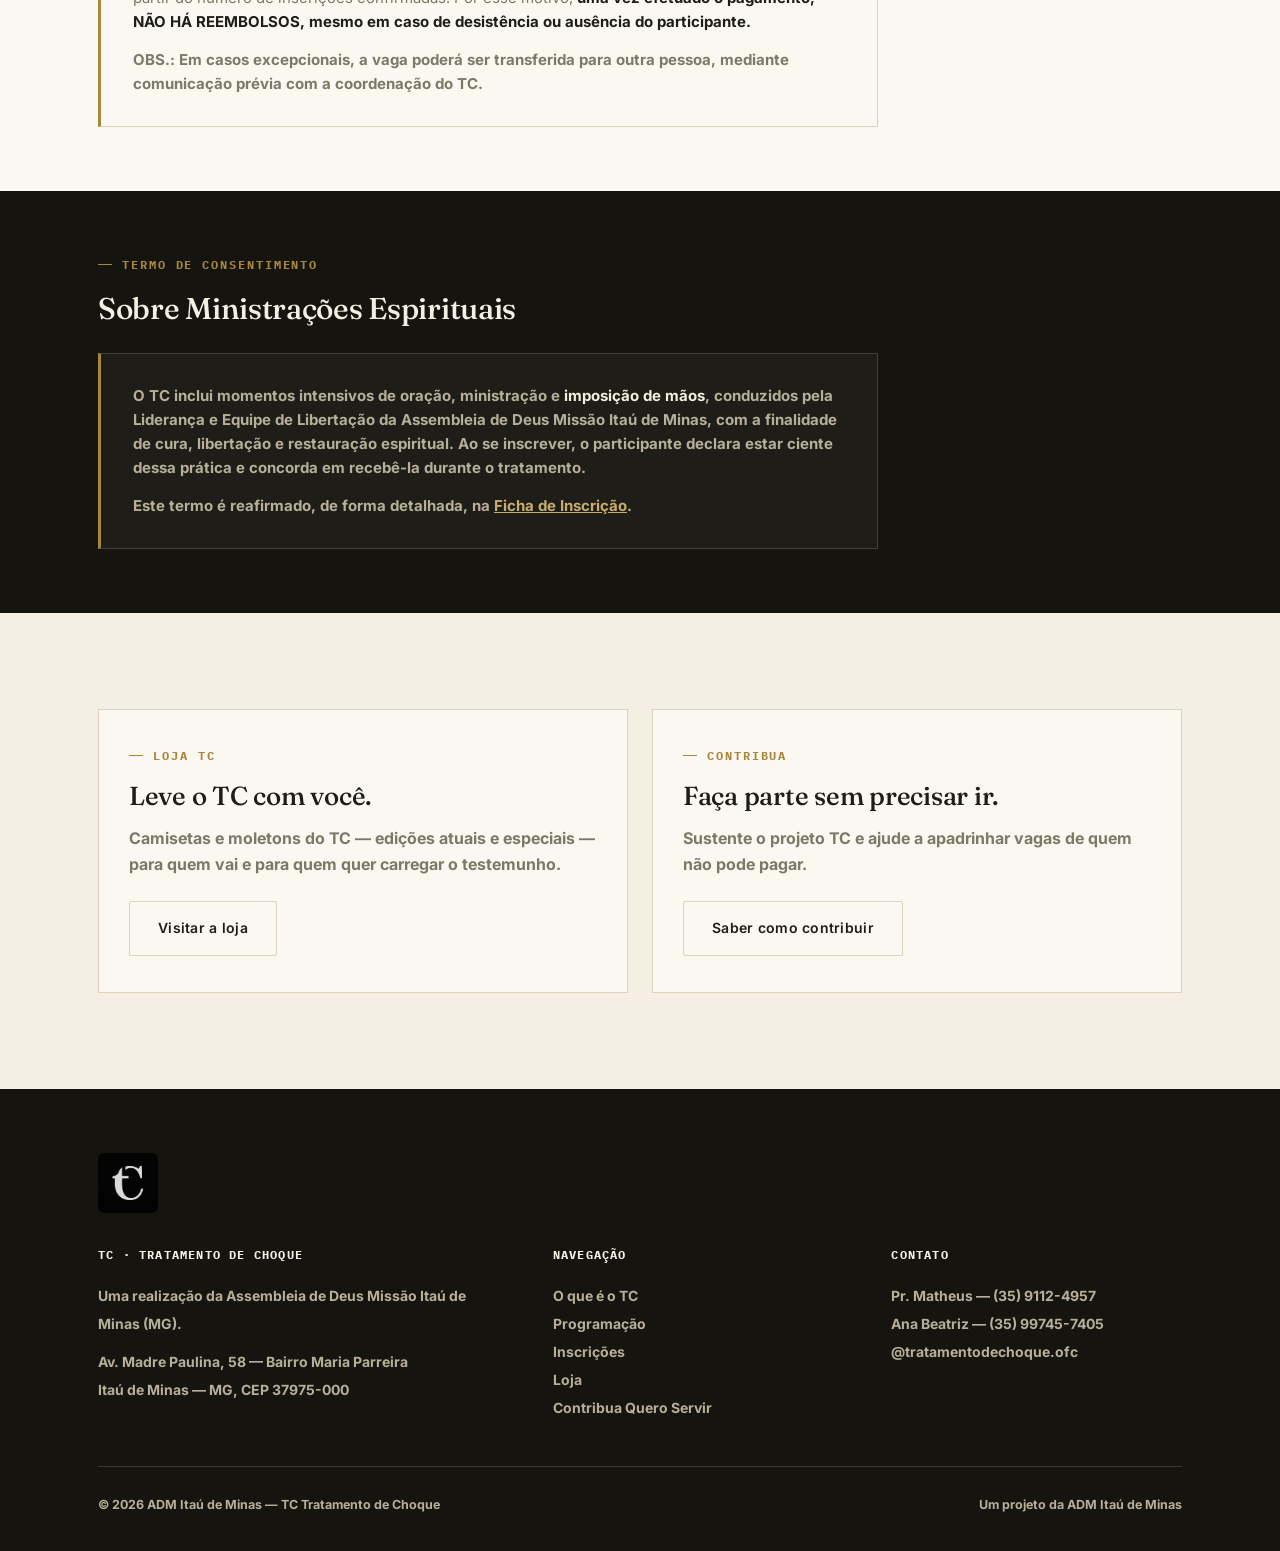
==== commit 5d7bf9f7: "Update index.html" ====
--- a/index.html
+++ b/index.html
@@ -90,7 +90,7 @@
     <p class="lede" style="margin-top:24px; font-size:21px;">Três dias separados para tratar, na presença de Deus, aquilo que só Ele alcança!</p>
 
     <div class="hero-meta">
-      <span>📅 <b>TC-11 04 — 06 DE DEZEMBRO, 2026</b></span>
+      <span>📅 <b>04 — 06 DE DEZEMBRO, 2026</b></span>
       <span>📍 <b>RETIRO CANAÃ</b> · Município de Cássia, MG</span>
       <span>⛪ <b>Realização Assembleia de Deus Missão Itaú de Minas</b></span>
     </div>
@@ -101,7 +101,7 @@
     </div>
 
     <div class="stats">
-      <div class="stat"><b>10</b><span>Edições já realizadas, mais de 400 pessoas pessoas tratadas e chocadas pelo grande Amor de Deus!</span></div>
+      <div class="stat"><b>09</b><span>Edições já realizadas</span></div>
       <div class="stat"><b>3 dias</b><span>Inteiramente separados para o tratamento</span></div>
       <div class="stat"><b>1</b><span>Encontro real com Deus</span></div>
     </div>
@@ -276,7 +276,7 @@
       <div class="card">
         <h3>Individual</h3>
         <p style="color:var(--stone); font-size:14.5px; margin-top:8px;">O essencial para viver o TC, nos dias 04 a 06 de dezembro.</p>
-        <div class="price">R$ 300<small>,00 /pessoa</small></div>
+        <div class="price">R$ 320<small>,00 /pessoa</small></div>
         <ul>
           <li><span class="mark"></span>Hospedagem no Retiro Canaã (3 dias)</li>
           <li><span class="mark"></span>Alimentação completa do TC (3 dias)</li>
@@ -289,7 +289,7 @@
         <span class="card-tag">Mais escolhida</span>
         <h3>Kit Individual</h3>
         <p style="color:var(--stone); font-size:14.5px; margin-top:8px;">Inscrição completa com a camiseta oficial do TC.</p>
-        <div class="price">R$ 250<small>,00 /pessoa</small></div>
+        <div class="price">R$ 270<small>,00 /pessoa</small></div>
         <ul>
           <li><span class="mark"></span>Tudo da Inscrição Individual +</li>
           <li><span class="mark"></span>Camiseta Oficial da Edição TC</li>
@@ -316,7 +316,7 @@
       <div class="card">
         <h3>Combo Família</h3>
         <p style="color:var(--stone); font-size:14.5px; margin-top:8px;">Dois participantes, um desconto. Venham juntos para o tratamento.</p>
-        <div class="price">R$ 530<small>,00 /casal</small></div>
+        <div class="price">R$ 590<small>,00 /casal</small></div>
         <ul>
           <li><span class="mark"></span>Hospedagem para os dois no Retiro Canaã (3 dias)</li>
           <li><span class="mark"></span>Alimentação completa para os dois (3 dias)</li>
@@ -329,7 +329,7 @@
         <span class="card-tag">Melhor valor</span>
         <h3>Kit Combo Família</h3>
         <p style="color:var(--stone); font-size:14.5px; margin-top:8px;">Os dois inscritos e os dois com a camiseta oficial do TC.</p>
-        <div class="price">R$ 450<small>,00 /casal</small></div>
+        <div class="price">R$ 490<small>,00 /casal</small></div>
         <ul>
           <li><span class="mark"></span>Tudo do Plano Casal +</li>
           <li><span class="mark"></span>Camiseta Oficial do TC para os dois</li>
